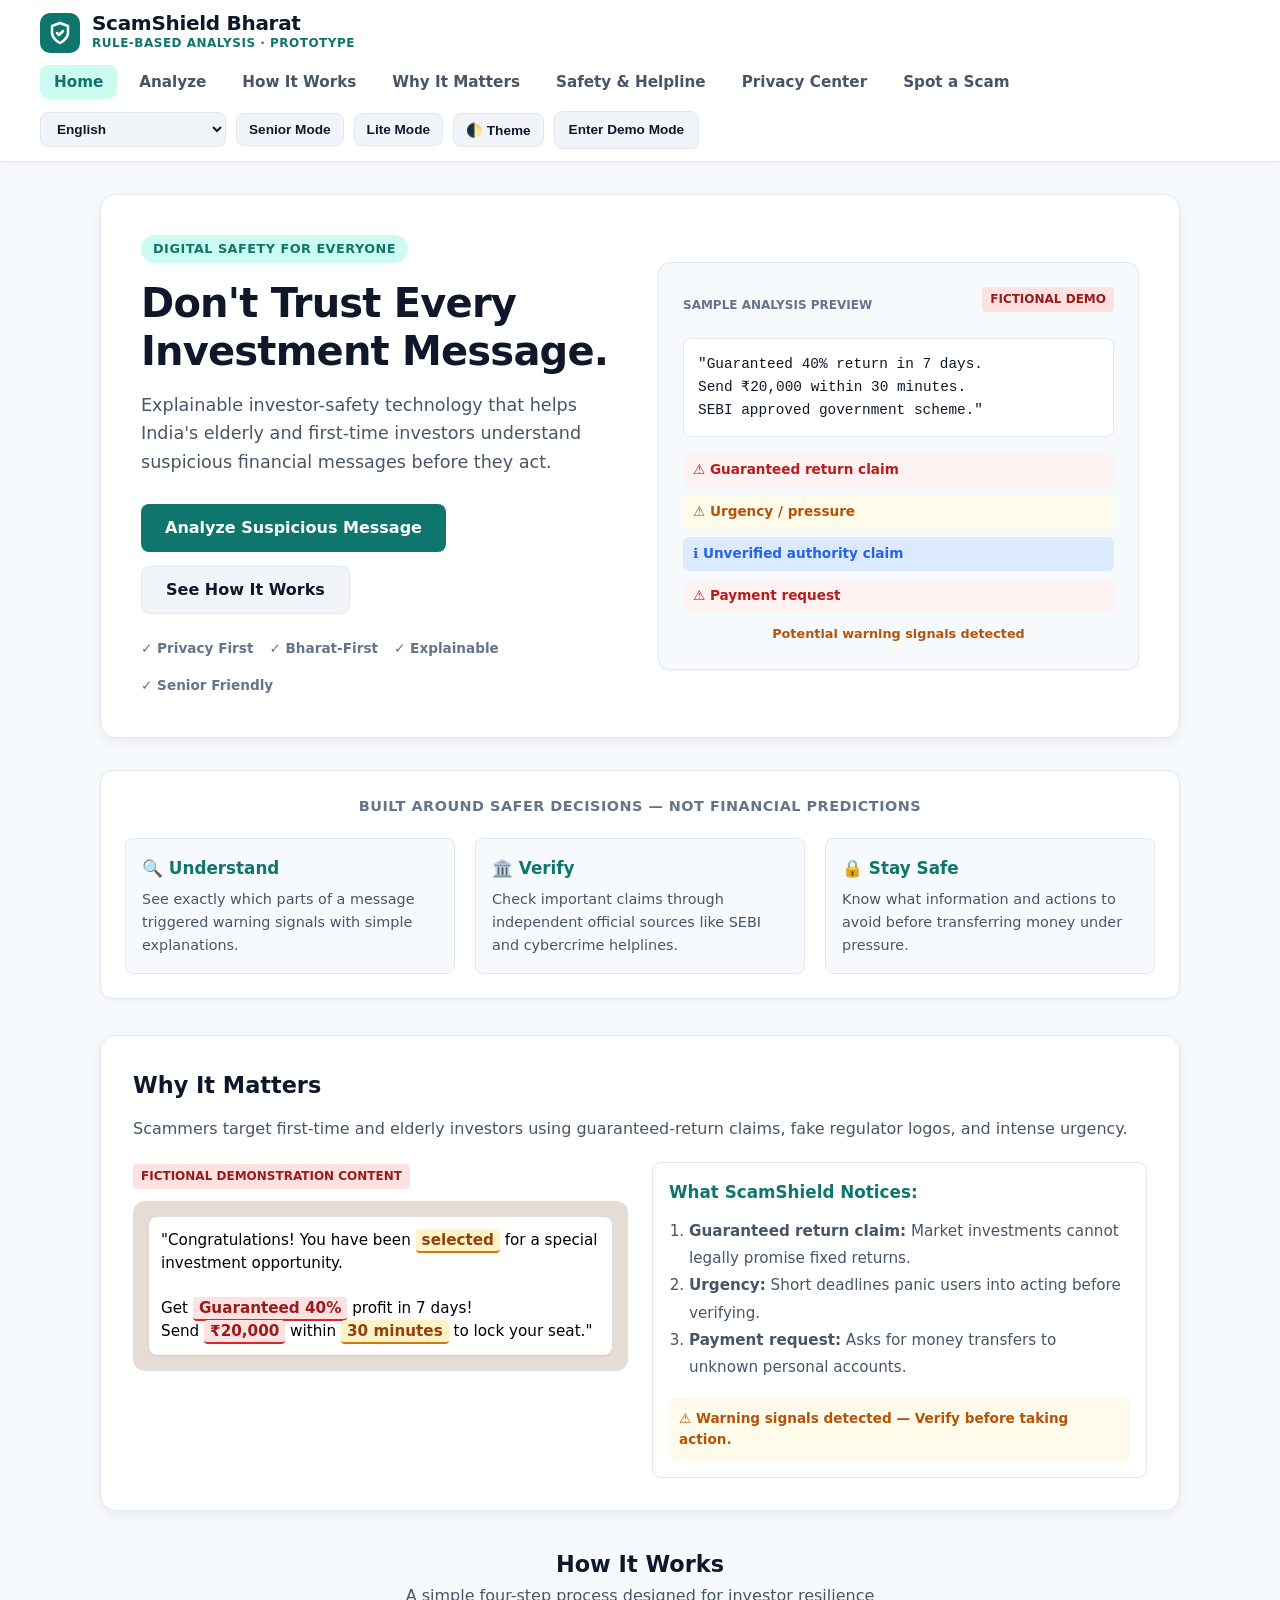
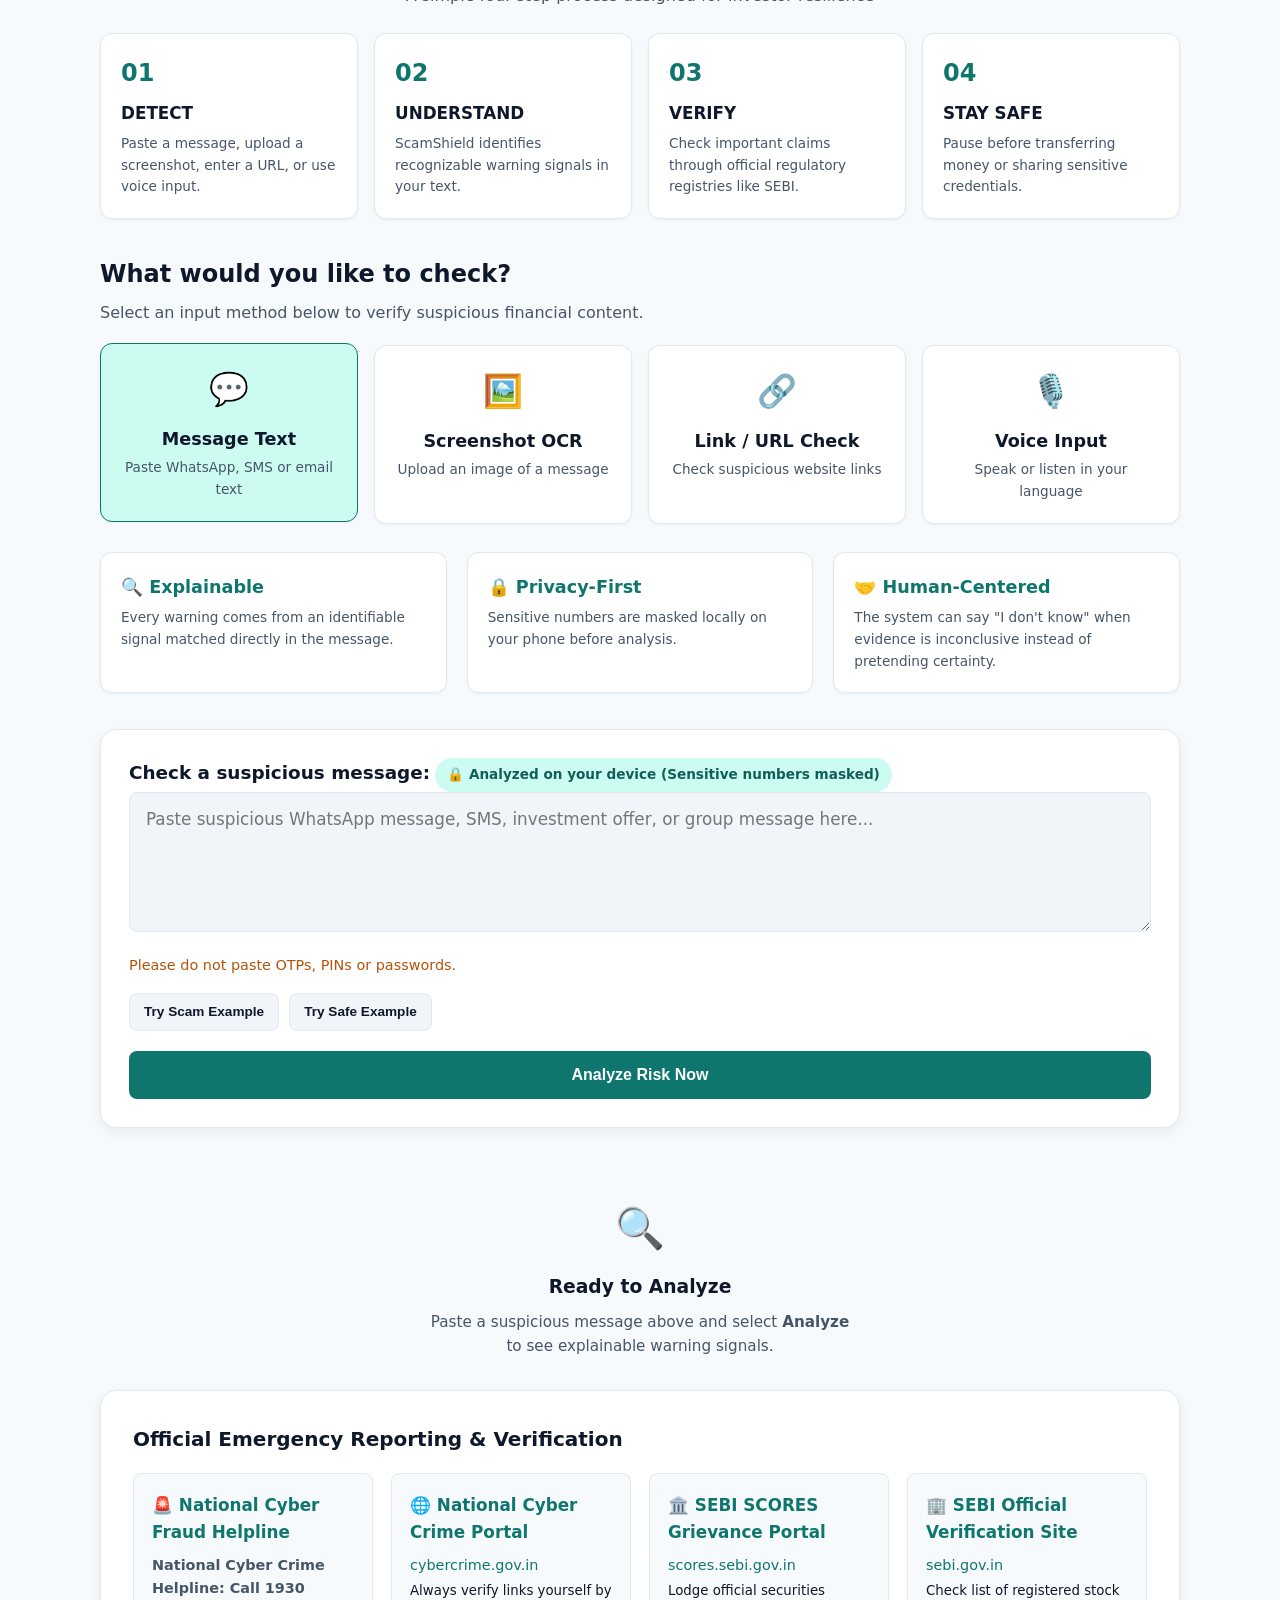
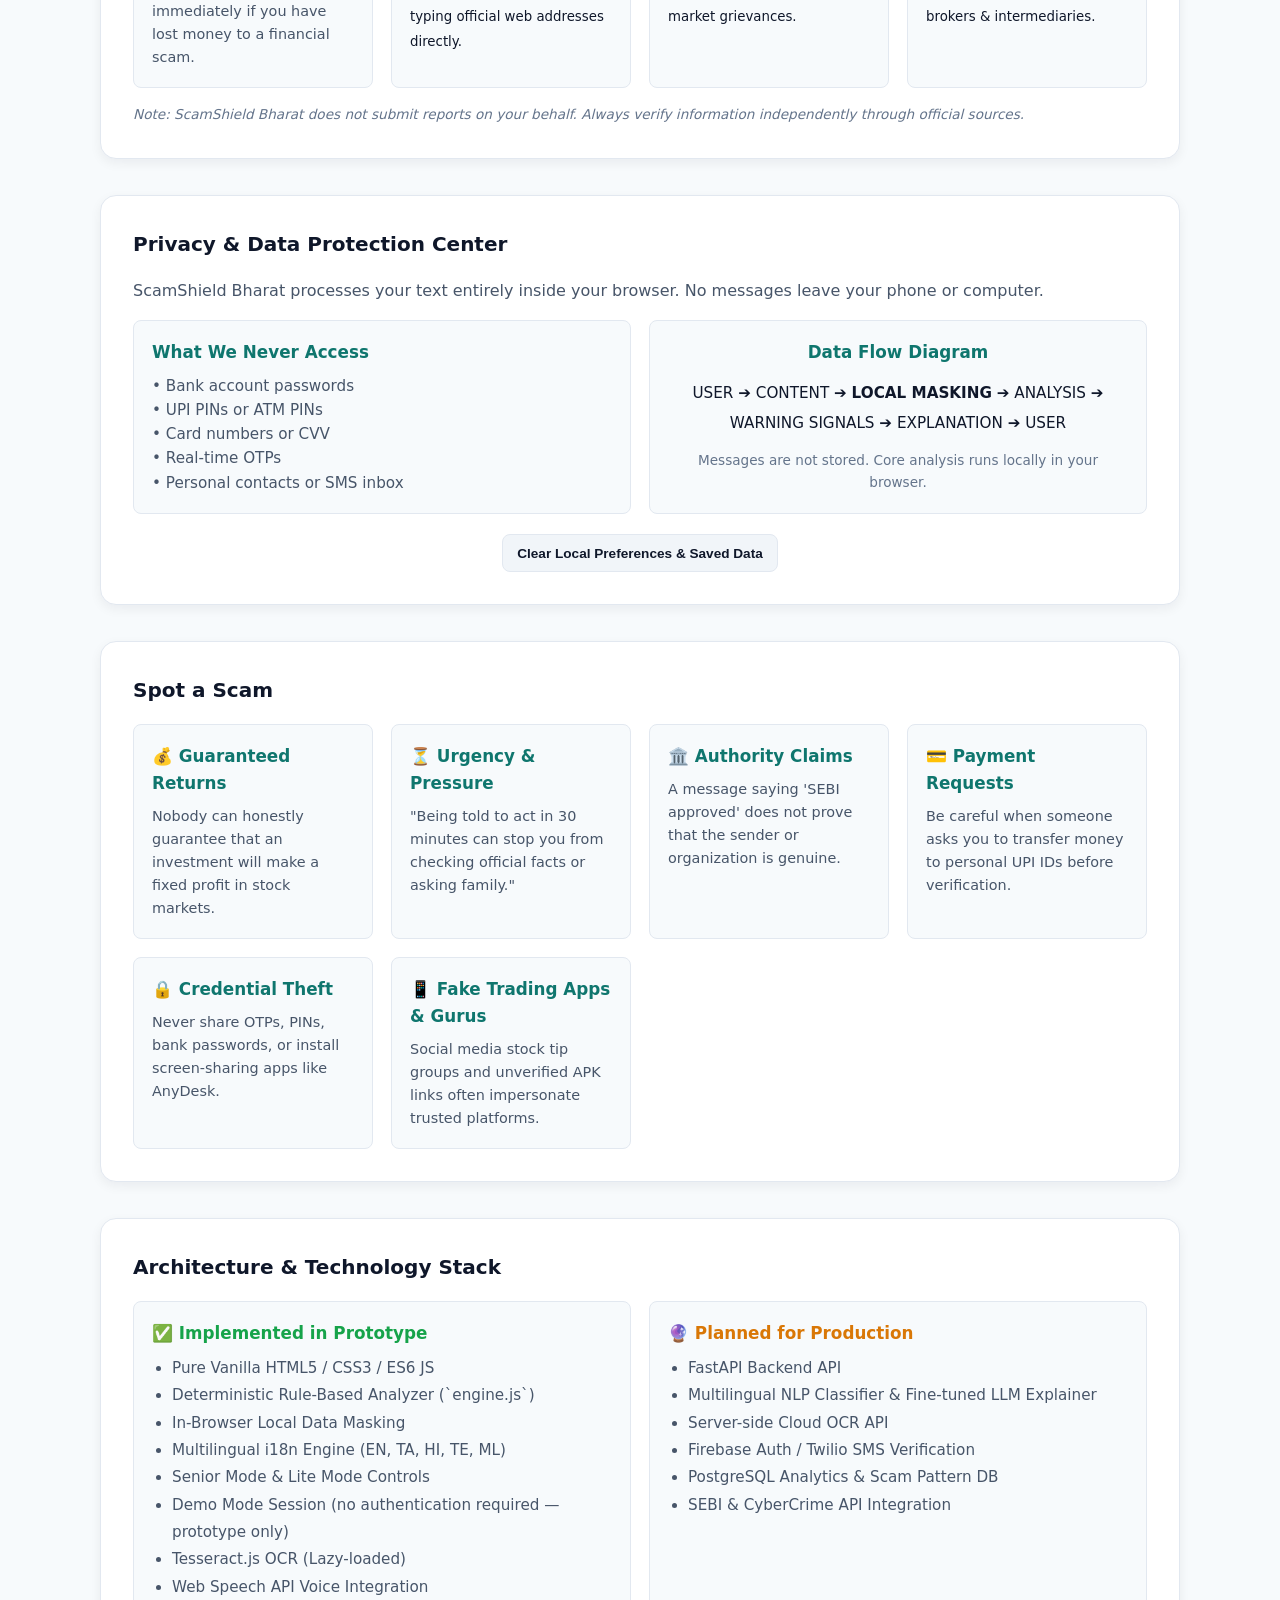
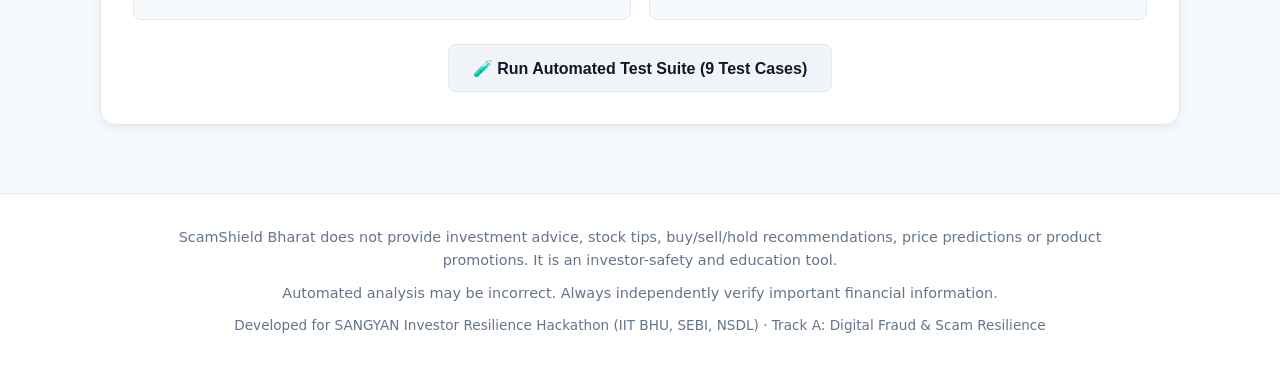
==== index.html @ 24a9928c "Initial commit: ScamShield Bharat - Explainable investor safety tool - Multilingual scam analysis (E" ====
<!DOCTYPE html>
<html lang="en">
<head>
  <meta charset="UTF-8">
  <meta name="viewport" content="width=device-width, initial-scale=1.0">
  <title>ScamShield Bharat · Protect. Understand. Verify.</title>
  
  <style>
  /* ScamShield Bharat - Public Safety Fintech Stylesheet (styles.css) */
  /* Designed for Trust, Clarity, Accessibility & Bharat-First Investors */

  :root {
    /* Primary Trust Palette */
    --primary: #0f766e;        /* Deep Teal */
    --primary-dark: #115e59;   /* Darker Teal */
    --primary-light: #ccfbf1;  /* Light Teal Surface */
    
    --secondary: #2563eb;      /* Trust Blue */
    --secondary-light: #dbeafe;

    --bg-main: #f7fafc;        /* Calm light background */
    --bg-surface: #ffffff;     /* Clean white cards */
    --bg-input: #f1f5f9;       /* Input backgrounds */
    
    --text-main: #0f172a;      /* Dark slate heading text */
    --text-muted: #475569;     /* Subtitle text */
    --text-subtle: #64748b;    /* Caption text */
    
    --border-color: #e2e8f0;   /* Subtle card border */
    --border-focus: #0f766e;
    
    /* Meaningful Status Colors (Non-aggressive) */
    --success-bg: #f0fdf4;
    --success-border: #16a34a;
    --success-text: #15803d;
    
    --warning-bg: #fffbeb;
    --warning-border: #d97706;
    --warning-text: #b45309;
    
    --danger-bg: #fef2f2;
    --danger-border: #dc2626;
    --danger-text: #b91c1c;

    --neutral-bg: #f8fafc;
    --neutral-border: #94a3b8;
    --neutral-text: #475569;

    /* Typography Stack */
    --font-stack: Inter, system-ui, -apple-system, BlinkMacSystemFont, "Segoe UI", Roboto, "Helvetica Neue", Arial, sans-serif;
    --font-base: 16px;
    
    --radius-sm: 8px;
    --radius-md: 12px;
    --radius-lg: 16px;
    
    --shadow-sm: 0 1px 3px rgba(0, 0, 0, 0.05);
    --shadow-card: 0 4px 12px rgba(15, 23, 42, 0.06);
    --shadow-hover: 0 8px 24px rgba(15, 23, 42, 0.1);
    --btn-height: 48px;
  }

  /* Dark Mode Palette */
  body.dark-mode {
    --bg-main: #0b1120;
    --bg-surface: #111827;
    --bg-input: #1f2937;
    
    --text-main: #f8fafc;
    --text-muted: #cbd5e1;
    --text-subtle: #94a3b8;
    
    --border-color: #1f2937;
    
    --primary: #14b8a6;
    --primary-dark: #0f766e;
    --primary-light: rgba(20, 184, 166, 0.15);
    
    --success-bg: rgba(22, 163, 74, 0.15);
    --success-text: #86efac;
    
    --warning-bg: rgba(217, 119, 6, 0.15);
    --warning-text: #fde047;
    
    --danger-bg: rgba(220, 38, 38, 0.15);
    --danger-text: #fca5a5;

    --neutral-bg: #1f2937;
    --neutral-text: #e2e8f0;
    
    --shadow-card: 0 4px 20px rgba(0, 0, 0, 0.4);
  }

  /* Senior Mode Overrides */
  body.senior-mode {
    --font-base: 20px !important;
    --btn-height: 58px !important;
    line-height: 1.8 !important;
  }

  body.senior-mode .btn,
  body.senior-mode input,
  body.senior-mode textarea,
  body.senior-mode select {
    font-size: 1.2rem !important;
    font-weight: 700 !important;
  }

  body.senior-mode .card,
  body.senior-mode .dash-card,
  body.senior-mode .analysis-card,
  body.senior-mode .reporting-section {
    border: 2px solid #64748b !important;
    padding: 24px !important;
  }

  /* Lite Mode Overrides */
  body.lite-mode * {
    box-shadow: none !important;
    transition: none !important;
    animation: none !important;
  }

  /* Global Reset */
  * {
    box-sizing: border-box;
    margin: 0;
    padding: 0;
  }

  html {
    font-size: var(--font-base);
    scroll-behavior: smooth;
  }

  body {
    font-family: var(--font-stack);
    background-color: var(--bg-main);
    color: var(--text-main);
    line-height: 1.6;
    min-height: 100vh;
    display: flex;
    flex-direction: column;
    -webkit-font-smoothing: antialiased;
  }

  a {
    color: var(--primary);
    text-decoration: none;
  }

  a:hover {
    text-decoration: underline;
  }

  /* Sticky Header */
  .header-bar {
    background-color: var(--bg-surface);
    border-bottom: 1px solid var(--border-color);
    position: sticky;
    top: 0;
    z-index: 100;
    padding: 12px 24px;
    box-shadow: var(--shadow-sm);
  }

  .header-container {
    max-width: 1200px;
    margin: 0 auto;
    display: flex;
    align-items: center;
    justify-content: space-between;
    flex-wrap: wrap;
    gap: 16px;
  }

  .logo-group {
    display: flex;
    align-items: center;
    gap: 12px;
    text-decoration: none;
  }

  .logo-shield-icon {
    width: 40px;
    height: 40px;
    background-color: var(--primary);
    border-radius: 10px;
    display: flex;
    align-items: center;
    justify-content: center;
    color: #ffffff;
    flex-shrink: 0;
  }

  .logo-text h1 {
    font-size: 1.25rem;
    font-weight: 800;
    color: var(--text-main);
    letter-spacing: -0.3px;
    line-height: 1.1;
  }

  .logo-text p {
    font-size: 0.75rem;
    color: var(--primary);
    font-weight: 700;
    text-transform: uppercase;
    letter-spacing: 0.5px;
  }

  .nav-links {
    display: flex;
    align-items: center;
    gap: 8px;
    list-style: none;
  }

  .nav-links a {
    color: var(--text-muted);
    font-size: 0.95rem;
    font-weight: 600;
    padding: 8px 14px;
    border-radius: var(--radius-sm);
    transition: all 0.15s ease;
  }

  .nav-links a:hover,
  .nav-links a.active {
    color: var(--primary);
    background-color: var(--primary-light);
    text-decoration: none;
  }

  .nav-controls {
    display: flex;
    align-items: center;
    gap: 10px;
    flex-wrap: wrap;
  }

  .lang-select,
  .mode-toggle-btn {
    background-color: var(--bg-input);
    color: var(--text-main);
    border: 1px solid var(--border-color);
    padding: 8px 12px;
    border-radius: var(--radius-sm);
    font-size: 0.85rem;
    font-weight: 700;
    cursor: pointer;
    display: flex;
    align-items: center;
    gap: 6px;
  }

  .mode-toggle-btn.active {
    background-color: var(--primary);
    color: #ffffff;
    border-color: var(--primary);
  }

  .main-container {
    max-width: 1120px;
    margin: 0 auto;
    padding: 32px 20px;
    flex: 1;
    width: 100%;
  }

  .system-notice-bar {
    background-color: var(--bg-surface);
    border-left: 4px solid var(--primary);
    padding: 12px 18px;
    border-radius: var(--radius-sm);
    margin-bottom: 24px;
    display: flex;
    align-items: center;
    justify-content: space-between;
    font-size: 0.95rem;
    box-shadow: var(--shadow-sm);
    border: 1px solid var(--border-color);
    border-left-width: 5px;
  }

  .system-notice-bar.senior {
    border-left-color: var(--warning-border);
    font-weight: 700;
  }

  .btn {
    display: inline-flex;
    align-items: center;
    justify-content: center;
    gap: 8px;
    height: var(--btn-height);
    padding: 0 24px;
    font-size: 1rem;
    font-weight: 700;
    border-radius: var(--radius-sm);
    cursor: pointer;
    border: none;
    transition: background-color 0.2s, transform 0.1s;
  }

  .btn-primary {
    background-color: var(--primary);
    color: #ffffff;
  }

  .btn-primary:hover {
    background-color: var(--primary-dark);
  }

  .btn-secondary {
    background-color: var(--bg-input);
    color: var(--text-main);
    border: 1px solid var(--border-color);
  }

  .btn-secondary:hover {
    background-color: var(--border-color);
  }

  .btn-sm {
    height: 38px;
    padding: 0 14px;
    font-size: 0.85rem;
  }

  .hero-section {
    display: grid;
    grid-template-columns: 1fr 1fr;
    gap: 36px;
    align-items: center;
    background-color: var(--bg-surface);
    padding: 40px;
    border-radius: var(--radius-lg);
    border: 1px solid var(--border-color);
    box-shadow: var(--shadow-card);
    margin-bottom: 32px;
  }

  .hero-content-left {
    text-align: left;
  }

  .hero-pill-badge {
    display: inline-block;
    background-color: var(--primary-light);
    color: var(--primary);
    font-size: 0.8rem;
    font-weight: 800;
    padding: 4px 12px;
    border-radius: 20px;
    letter-spacing: 0.5px;
    margin-bottom: 16px;
  }

  .hero-title {
    font-size: 2.5rem;
    font-weight: 900;
    line-height: 1.2;
    letter-spacing: -0.8px;
    color: var(--text-main);
    margin-bottom: 16px;
  }

  .hero-sub {
    font-size: 1.1rem;
    color: var(--text-muted);
    margin-bottom: 28px;
  }

  .hero-cta-group {
    display: flex;
    gap: 14px;
    flex-wrap: wrap;
    margin-bottom: 24px;
  }

  .hero-trust-badges {
    display: flex;
    gap: 16px;
    font-size: 0.85rem;
    color: var(--text-subtle);
    font-weight: 600;
    flex-wrap: wrap;
  }

  .hero-preview-card {
    background-color: var(--bg-main);
    border: 1px solid var(--border-color);
    border-radius: var(--radius-md);
    padding: 24px;
    box-shadow: var(--shadow-sm);
    text-align: left;
  }

  .preview-badge-header {
    display: flex;
    justify-content: space-between;
    align-items: center;
    margin-bottom: 14px;
  }

  .preview-msg-text {
    background-color: var(--bg-surface);
    border: 1px solid var(--border-color);
    padding: 14px;
    border-radius: var(--radius-sm);
    font-family: monospace;
    font-size: 0.9rem;
    margin-bottom: 16px;
  }

  .preview-signals-revealed {
    display: flex;
    flex-direction: column;
    gap: 8px;
  }

  .preview-sig-item {
    font-size: 0.85rem;
    padding: 6px 10px;
    border-radius: 6px;
    font-weight: 700;
  }

  .preview-sig-item.danger { background-color: var(--danger-bg); color: var(--danger-text); }
  .preview-sig-item.warning { background-color: var(--warning-bg); color: var(--warning-text); }
  .preview-sig-item.info { background-color: var(--secondary-light); color: var(--secondary); }

  .trust-strip {
    background-color: var(--bg-surface);
    border: 1px solid var(--border-color);
    border-radius: var(--radius-md);
    padding: 24px;
    margin-bottom: 36px;
    box-shadow: var(--shadow-sm);
    text-align: center;
  }

  .trust-strip-title {
    font-size: 0.9rem;
    font-weight: 800;
    color: var(--text-subtle);
    text-transform: uppercase;
    letter-spacing: 0.5px;
    margin-bottom: 20px;
  }

  .trust-cards-grid {
    display: grid;
    grid-template-columns: repeat(3, 1fr);
    gap: 20px;
  }

  .trust-card-item {
    text-align: left;
    padding: 16px;
    border-radius: var(--radius-sm);
    background-color: var(--bg-main);
    border: 1px solid var(--border-color);
  }

  .trust-card-item h3 {
    font-size: 1.05rem;
    margin-bottom: 6px;
    color: var(--primary);
    font-weight: 800;
  }

  .trust-card-item p {
    font-size: 0.9rem;
    color: var(--text-muted);
  }

  .why-matters-card {
    background-color: var(--bg-surface);
    border: 1px solid var(--border-color);
    border-radius: var(--radius-lg);
    padding: 32px;
    margin-bottom: 36px;
    box-shadow: var(--shadow-card);
  }

  .why-grid {
    display: grid;
    grid-template-columns: 1fr 1fr;
    gap: 24px;
    align-items: start;
  }

  .fictional-notice-badge {
    display: inline-block;
    background-color: #fee2e2;
    color: #991b1b;
    font-size: 0.75rem;
    font-weight: 800;
    padding: 3px 8px;
    border-radius: 4px;
    margin-bottom: 12px;
  }

  .chat-mockup-box {
    background-color: #e5ddd5;
    border-radius: 12px;
    padding: 16px;
    color: #000000;
  }

  .chat-bubble {
    background-color: #ffffff;
    padding: 12px;
    border-radius: 8px;
    font-size: 0.95rem;
    box-shadow: 0 1px 2px rgba(0,0,0,0.1);
    line-height: 1.5;
  }

  .how-it-works-section {
    margin-bottom: 36px;
    text-align: center;
  }

  .how-steps-grid {
    display: grid;
    grid-template-columns: repeat(4, 1fr);
    gap: 16px;
    margin-top: 24px;
  }

  .step-item-card {
    background-color: var(--bg-surface);
    border: 1px solid var(--border-color);
    border-radius: var(--radius-md);
    padding: 20px;
    text-align: left;
    box-shadow: var(--shadow-sm);
  }

  .step-num {
    font-size: 1.5rem;
    font-weight: 900;
    color: var(--primary);
    margin-bottom: 8px;
  }

  .step-item-card h4 {
    font-size: 1.05rem;
    margin-bottom: 6px;
    font-weight: 800;
  }

  .step-item-card p {
    font-size: 0.85rem;
    color: var(--text-muted);
  }

  .dashboard-grid {
    display: grid;
    grid-template-columns: repeat(auto-fit, minmax(220px, 1fr));
    gap: 16px;
    margin-bottom: 28px;
  }

  .dash-card {
    background-color: var(--bg-surface);
    border: 1px solid var(--border-color);
    border-radius: var(--radius-md);
    padding: 20px;
    cursor: pointer;
    text-align: center;
    transition: all 0.2s ease;
    box-shadow: var(--shadow-sm);
  }

  .dash-card:hover,
  .dash-card.active {
    border-color: var(--primary);
    background-color: var(--primary-light);
    transform: translateY(-2px);
  }

  .dash-card-icon {
    font-size: 2rem;
    margin-bottom: 10px;
  }

  .dash-card h3 {
    font-size: 1.1rem;
    font-weight: 800;
    margin-bottom: 4px;
  }

  .dash-card p {
    font-size: 0.85rem;
    color: var(--text-muted);
  }

  .analysis-card {
    background-color: var(--bg-surface);
    border: 1px solid var(--border-color);
    border-radius: var(--radius-lg);
    padding: 28px;
    margin-bottom: 36px;
    box-shadow: var(--shadow-card);
  }

  .privacy-indicator-badge {
    display: inline-flex;
    align-items: center;
    gap: 6px;
    background-color: var(--primary-light);
    color: var(--primary-dark);
    font-size: 0.85rem;
    font-weight: 700;
    padding: 6px 12px;
    border-radius: 20px;
    cursor: pointer;
  }

  .analysis-textarea {
    width: 100%;
    min-height: 140px;
    background-color: var(--bg-input);
    border: 1px solid var(--border-color);
    color: var(--text-main);
    padding: 16px;
    border-radius: var(--radius-sm);
    font-family: inherit;
    font-size: 1.05rem;
    resize: vertical;
    margin-bottom: 14px;
  }

  .analysis-textarea:focus {
    outline: none;
    border-color: var(--border-focus);
  }

  .example-btn-row {
    display: flex;
    gap: 10px;
    margin-bottom: 20px;
    flex-wrap: wrap;
  }

  .loading-box {
    background-color: var(--bg-surface);
    padding: 24px;
    border-radius: var(--radius-md);
    border: 1px solid var(--border-color);
    text-align: center;
    margin-bottom: 24px;
    box-shadow: var(--shadow-sm);
  }

  .progress-bar-track {
    height: 8px;
    background-color: var(--bg-input);
    border-radius: 4px;
    overflow: hidden;
    margin: 14px 0;
  }

  .progress-bar-fill {
    height: 100%;
    width: 0%;
    background-color: var(--primary);
    transition: width 0.3s ease;
  }

  .result-card {
    border-radius: var(--radius-lg);
    padding: 28px;
    margin-bottom: 36px;
    box-shadow: var(--shadow-card);
    border: 2px solid var(--border-color);
    background-color: var(--bg-surface);
  }

  .result-card.no_major {
    background-color: var(--success-bg);
    border-color: var(--success-border);
    color: var(--success-text);
  }

  .result-card.potential {
    background-color: var(--warning-bg);
    border-color: var(--warning-border);
    color: var(--warning-text);
  }

  .result-card.high {
    background-color: var(--danger-bg);
    border-color: var(--danger-border);
    color: var(--danger-text);
  }

  .result-card.inconclusive {
    background-color: var(--neutral-bg);
    border-color: var(--neutral-border);
    color: var(--neutral-text);
  }

  .result-header {
    display: flex;
    align-items: center;
    justify-content: space-between;
    margin-bottom: 16px;
    flex-wrap: wrap;
    gap: 12px;
  }

  .risk-badge {
    font-size: 1.25rem;
    font-weight: 900;
    padding: 6px 16px;
    border-radius: var(--radius-sm);
    text-transform: uppercase;
    letter-spacing: 0.5px;
    display: inline-flex;
    align-items: center;
    gap: 8px;
    background-color: rgba(255, 255, 255, 0.6);
  }

  .confidence-box {
    background-color: rgba(255, 255, 255, 0.7);
    padding: 8px 14px;
    border-radius: var(--radius-sm);
    font-size: 0.9rem;
    text-align: right;
    border: 1px solid rgba(0, 0, 0, 0.05);
  }

  .confidence-val {
    font-size: 1.2rem;
    font-weight: 800;
  }

  .result-msg {
    font-size: 1.15rem;
    font-weight: 700;
    margin-bottom: 16px;
    line-height: 1.5;
  }

  .uncertainty-alert {
    background-color: rgba(255, 255, 255, 0.6);
    border-left: 4px solid var(--text-main);
    padding: 12px 16px;
    border-radius: var(--radius-sm);
    font-size: 0.9rem;
    margin-bottom: 20px;
  }

  .highlight-render-box {
    background-color: var(--bg-surface);
    color: var(--text-main);
    border: 1px solid var(--border-color);
    padding: 18px;
    border-radius: var(--radius-sm);
    margin-bottom: 20px;
    font-size: 1.05rem;
    white-space: pre-wrap;
    word-break: break-word;
  }

  .highlight-span {
    padding: 2px 6px;
    border-radius: 4px;
    font-weight: 700;
    display: inline;
  }

  .highlight-span.hl-high {
    background-color: #fee2e2;
    border-bottom: 2px solid var(--danger-border);
    color: #991b1b;
  }

  .highlight-span.hl-medium {
    background-color: #fef3c7;
    border-bottom: 2px solid var(--warning-border);
    color: #92400e;
  }

  .highlight-span.hl-low {
    background-color: #dbeafe;
    border-bottom: 2px solid var(--secondary);
    color: #1e40af;
  }

  .signal-card-item {
    background-color: var(--bg-surface);
    border: 1px solid var(--border-color);
    border-radius: var(--radius-sm);
    padding: 16px;
    margin-bottom: 12px;
    color: var(--text-main);
  }

  .signal-card-header {
    display: flex;
    justify-content: space-between;
    align-items: center;
    font-weight: 800;
    margin-bottom: 6px;
  }

  .signal-card-body {
    font-size: 0.95rem;
    color: var(--text-muted);
  }

  .checklist-box {
    background-color: var(--bg-surface);
    border: 1px solid var(--border-color);
    color: var(--text-main);
    border-radius: var(--radius-md);
    padding: 22px;
  }

  .checklist-box h4 {
    margin-bottom: 14px;
    font-size: 1.1rem;
    font-weight: 800;
  }

  .checklist-box ul {
    list-style: none;
  }

  .checklist-box li {
    padding: 10px 0;
    border-bottom: 1px solid var(--border-color);
    font-size: 1rem;
    display: flex;
    align-items: flex-start;
    gap: 12px;
  }

  .checklist-box li:last-child {
    border-bottom: none;
  }

  .reporting-section {
    background-color: var(--bg-surface);
    border: 1px solid var(--border-color);
    border-radius: var(--radius-lg);
    padding: 32px;
    margin-bottom: 36px;
    box-shadow: var(--shadow-card);
  }

  .reporting-section h3 {
    margin-bottom: 18px;
    color: var(--text-main);
    font-size: 1.25rem;
    font-weight: 800;
  }

  .reporting-grid {
    display: grid;
    grid-template-columns: repeat(auto-fit, minmax(240px, 1fr));
    gap: 18px;
  }

  .report-item-card {
    background-color: var(--bg-main);
    border: 1px solid var(--border-color);
    padding: 18px;
    border-radius: var(--radius-sm);
  }

  .report-item-card h4 {
    font-size: 1.05rem;
    margin-bottom: 8px;
    color: var(--primary);
    font-weight: 800;
  }

  .report-item-card p {
    font-size: 0.9rem;
    color: var(--text-muted);
  }

  .modal-backdrop {
    position: fixed;
    top: 0;
    left: 0;
    width: 100vw;
    height: 100vh;
    background-color: rgba(15, 23, 42, 0.6);
    z-index: 1000;
    display: flex;
    align-items: center;
    justify-content: center;
    padding: 20px;
  }

  .modal-card {
    background-color: var(--bg-surface);
    border: 1px solid var(--border-color);
    border-radius: var(--radius-md);
    max-width: 480px;
    width: 100%;
    padding: 28px;
    box-shadow: var(--shadow-card);
  }

  .footer-bar {
    background-color: var(--bg-surface);
    border-top: 1px solid var(--border-color);
    padding: 32px 20px;
    font-size: 0.9rem;
    color: var(--text-subtle);
    text-align: center;
    margin-top: auto;
  }

  .footer-content {
    max-width: 1000px;
    margin: 0 auto;
  }

  .footer-disclaimer {
    margin-bottom: 10px;
    line-height: 1.6;
  }

  .hidden {
    display: none !important;
  }

  @media (max-width: 900px) {
    .hero-section {
      grid-template-columns: 1fr;
      padding: 24px;
    }
    
    .why-grid {
      grid-template-columns: 1fr;
    }

    .trust-cards-grid {
      grid-template-columns: 1fr;
    }

    .how-steps-grid {
      grid-template-columns: 1fr 1fr;
    }
  }

  @media (max-width: 600px) {
    .header-container {
      flex-direction: column;
      align-items: flex-start;
    }

    .how-steps-grid {
      grid-template-columns: 1fr;
    }

    .hero-title {
      font-size: 1.8rem;
    }

    .btn {
      width: 100%;
    }}
  </style>
</head>
<body>

  <!-- Sticky Global Header -->
  <header class="header-bar">
    <div class="header-container">
      <a href="#hero" class="logo-group">
        <div class="logo-shield-icon">
          <svg width="24" height="24" viewBox="0 0 24 24" fill="none" stroke="currentColor" stroke-width="2.5" stroke-linecap="round" stroke-linejoin="round">
            <path d="M12 22s8-4 8-10V5l-8-3-8 3v7c0 6 8 10 8 10z"/>
            <path d="m9 12 2 2 4-4"/>
          </svg>
        </div>
        <div class="logo-text">
          <h1 data-i18n="appName">ScamShield Bharat</h1>
          <p data-i18n="prototypeTag">Rule-based analysis · Prototype</p>
        </div>
      </a>

      <ul class="nav-links">
        <li><a href="#hero" class="active" data-i18n="navHome">Home</a></li>
        <li><a href="#analyze" data-i18n="navAnalyze">Analyze</a></li>
        <li><a href="#howItWorks" data-i18n="navHowItWorks">How It Works</a></li>
        <li><a href="#why" data-i18n="navWhy">Why It Matters</a></li>
        <li><a href="#safety" data-i18n="navSafety">Safety</a></li>
        <li><a href="#privacy" data-i18n="navPrivacy">Privacy</a></li>
        <li><a href="#learn" data-i18n="navLearn">Spot a Scam</a></li>
      </ul>

      <div class="nav-controls">
        <select class="lang-select" onchange="i18n.setLanguage(this.value)">
          <option value="en">English</option>
          <option value="ta">தமிழ் (Tamil)</option>
          <option value="hi">हिन्दी (Hindi)</option>
          <option value="te">తెలుగు (Telugu)</option>
          <option value="ml">മലയാളം (Malayalam)</option>
        </select>

        <button id="seniorModeBtn" class="mode-toggle-btn" onclick="app.toggleSeniorMode()" data-i18n="seniorModeBtn">Senior Mode</button>
        <button id="liteModeBtn" class="mode-toggle-btn" onclick="app.toggleLiteMode()" data-i18n="liteModeBtn">Lite Mode</button>
        <button class="mode-toggle-btn" onclick="app.toggleTheme()">🌓 Theme</button>
        <button id="navLoginBtn" class="btn btn-secondary btn-sm" onclick="app.toggleDemoMode()">Enter Demo Mode</button>
      </div>
    </div>
  </header>

  <!-- Main Workspace Container -->
  <main class="main-container">

    <!-- Mode Banner Notices -->
    <div id="seniorActiveBanner" class="system-notice-bar senior hidden">
      <span>👁️ <strong data-i18n="seniorActiveNotice">Senior Mode Active: Larger Text, High Contrast, Simple Controls.</strong></span>
      <button class="btn btn-sm btn-secondary" onclick="app.toggleSeniorMode()">Disable</button>
    </div>

    <div id="liteActiveBanner" class="system-notice-bar hidden">
      <span>⚡ <strong data-i18n="liteActiveNotice">Lite Mode Active, designed for slower connections.</strong></span>
      <button class="btn btn-sm btn-secondary" onclick="app.toggleLiteMode()">Disable</button>
    </div>


    <div id="demoActiveBanner" class="system-notice-bar hidden" style="background:var(--success-bg); border-color:var(--success-border); color:var(--success-text);">
      <span>&#x2705; <strong>Demo Mode Active &middot; No account required &middot; Analysis stays on your device</strong></span>
      <button class="btn btn-sm btn-secondary" onclick="app.toggleDemoMode()">Exit Demo Mode</button>
    </div>
    <!-- Hero Section -->
    <section id="hero" class="hero-section">
      <div class="hero-content-left">
        <span class="hero-pill-badge">DIGITAL SAFETY FOR EVERYONE</span>
        <h2 class="hero-title" data-i18n="heroTitle">Don't Trust Every Investment Message.</h2>
        <p class="hero-sub" data-i18n="heroSub">Understand warning signs before you send money, share information, or act on a suspicious message.</p>

        <div class="hero-cta-group">
          <a href="#analyze" class="btn btn-primary" onclick="app.selectOption('text')" data-i18n="btnAnalyze">Analyze a Message</a>
          <a href="#howItWorks" class="btn btn-secondary" data-i18n="btnHowItWorks">How It Works</a>
        </div>

        <div class="hero-trust-badges">
          <span>✓ Privacy First</span>
          <span>✓ Bharat-First</span>
          <span>✓ Explainable</span>
          <span>✓ Senior Friendly</span>
        </div>
      </div>

      <!-- Hero Right: Interactive Product Preview Card -->
      <div class="hero-preview-card">
        <div class="preview-badge-header">
          <span style="font-size: 0.75rem; color: var(--text-subtle); font-weight: 700;">SAMPLE ANALYSIS PREVIEW</span>
          <span class="fictional-notice-badge">FICTIONAL DEMO</span>
        </div>
        <div class="preview-msg-text">
          "Guaranteed 40% return in 7 days.<br>
          Send ₹20,000 within 30 minutes.<br>
          SEBI approved government scheme."
        </div>
        <div class="preview-signals-revealed">
          <div class="preview-sig-item danger">⚠ Guaranteed return claim</div>
          <div class="preview-sig-item warning">⚠ Urgency / pressure</div>
          <div class="preview-sig-item info">ℹ Unverified authority claim</div>
          <div class="preview-sig-item danger">⚠ Payment request</div>
        </div>
        <p style="font-size: 0.8rem; text-align: center; margin-top: 12px; font-weight: 800; color: var(--warning-text);">
          Potential warning signals detected
        </p>
      </div>
    </section>

    <!-- Trust Strip -->
    <section class="trust-strip">
      <h3 class="trust-strip-title">Built around safer decisions — not financial predictions</h3>
      <div class="trust-cards-grid">
        <div class="trust-card-item">
          <h3>🔍 Understand</h3>
          <p>See exactly which parts of a message triggered warning signals with simple explanations.</p>
        </div>
        <div class="trust-card-item">
          <h3>🏛️ Verify</h3>
          <p>Check important claims through independent official sources like SEBI and cybercrime helplines.</p>
        </div>
        <div class="trust-card-item">
          <h3>🔒 Stay Safe</h3>
          <p>Know what information and actions to avoid before transferring money under pressure.</p>
        </div>
      </div>
    </section>

    <!-- Why It Matters (Fictional WhatsApp Conversation) -->
    <section id="why" class="why-matters-card">
      <h3 style="font-size: 1.4rem; font-weight: 800; margin-bottom: 12px;" data-i18n="navWhy">A Scam Can Look Like a Normal Message</h3>
      <p style="color: var(--text-muted); margin-bottom: 20px;">
        Scammers target first-time and elderly investors using guaranteed-return claims, fake regulator logos, and intense urgency.
      </p>

      <div class="why-grid">
        <div>
          <span class="fictional-notice-badge">FICTIONAL DEMONSTRATION CONTENT</span>
          <div class="chat-mockup-box">
            <div class="chat-bubble">
              "Congratulations! You have been <mark class="highlight-span hl-medium">selected</mark> for a special investment opportunity.<br><br>
              Get <mark class="highlight-span hl-high">Guaranteed 40%</mark> profit in 7 days!<br>
              Send <mark class="highlight-span hl-high">₹20,000</mark> within <mark class="highlight-span hl-medium">30 minutes</mark> to lock your seat."
            </div>
          </div>
        </div>

        <div class="trust-card-item" style="background-color: var(--bg-surface);">
          <h3 style="margin-bottom: 12px;">What ScamShield Notices:</h3>
          <ol style="margin-left: 20px; font-size: 0.95rem; color: var(--text-muted); line-height: 1.8;">
            <li><strong>Guaranteed return claim:</strong> Market investments cannot legally promise fixed returns.</li>
            <li><strong>Urgency:</strong> Short deadlines panic users into acting before verifying.</li>
            <li><strong>Payment request:</strong> Asks for money transfers to unknown personal accounts.</li>
          </ol>
          <div style="margin-top: 16px; padding: 10px; background-color: var(--warning-bg); border-radius: 6px; font-size: 0.85rem; font-weight: 700; color: var(--warning-text);">
            ⚠ Warning signals detected — Verify before taking action.
          </div>
        </div>
      </div>
    </section>

    <!-- How It Works (4-Step Visual Journey) -->
    <section id="howItWorks" class="how-it-works-section">
      <h3 style="font-size: 1.4rem; font-weight: 800;" data-i18n="navHowItWorks">How ScamShield Works</h3>
      <p style="color: var(--text-muted);">A simple four-step process designed for investor resilience</p>

      <div class="how-steps-grid">
        <div class="step-item-card">
          <div class="step-num">01</div>
          <h4>DETECT</h4>
          <p>Paste a message, upload a screenshot, enter a URL, or use voice input.</p>
        </div>
        <div class="step-item-card">
          <div class="step-num">02</div>
          <h4>UNDERSTAND</h4>
          <p>ScamShield identifies recognizable warning signals in your text.</p>
        </div>
        <div class="step-item-card">
          <div class="step-num">03</div>
          <h4>VERIFY</h4>
          <p>Check important claims through official regulatory registries like SEBI.</p>
        </div>
        <div class="step-item-card">
          <div class="step-num">04</div>
          <h4>STAY SAFE</h4>
          <p>Pause before transferring money or sharing sensitive credentials.</p>
        </div>
      </div>
    </section>

    <!-- Dashboard Options Selection -->
    <section id="analyze" style="margin-bottom: 24px;">
      <h2 style="font-size: 1.5rem; font-weight: 800; margin-bottom: 6px;" data-i18n="dashTitle">What would you like to check?</h2>
      <p style="color: var(--text-muted); margin-bottom: 20px;" data-i18n="dashSub">Select an input method below to verify suspicious financial content.</p>

      <div class="dashboard-grid">
        <div class="dash-card active" data-tab="text" onclick="app.selectOption('text')">
          <div class="dash-card-icon">💬</div>
          <h3 data-i18n="optText">Message</h3>
          <p data-i18n="optTextDesc">Paste a suspicious message</p>
        </div>

        <div class="dash-card" data-tab="image" onclick="app.selectOption('image')">
          <div class="dash-card-icon">🖼️</div>
          <h3 data-i18n="optImage">Screenshot</h3>
          <p data-i18n="optImageDesc">Check text from a screenshot</p>
        </div>

        <div class="dash-card" data-tab="url" onclick="app.selectOption('url')">
          <div class="dash-card-icon">🔗</div>
          <h3 data-i18n="optUrl">Link</h3>
          <p data-i18n="optUrlDesc">Review warning signals in a URL</p>
        </div>

        <div class="dash-card" data-tab="voice" onclick="app.selectOption('voice')">
          <div class="dash-card-icon">🎙️</div>
          <h3 data-i18n="optVoice">Voice</h3>
          <p data-i18n="optVoiceDesc">Tell us what you received</p>
        </div>
      </div>
    </section>

    <!-- Why This Approach Section -->
    <div style="display: grid; grid-template-columns: repeat(auto-fit, minmax(260px, 1fr)); gap: 20px; margin-bottom: 36px;">
      <div class="dash-card" style="cursor: default; text-align: left;">
        <h4 style="font-size: 1.1rem; color: var(--primary); margin-bottom: 6px;">🔍 Explainable</h4>
        <p>Every warning comes from an identifiable signal matched directly in the message.</p>
      </div>
      <div class="dash-card" style="cursor: default; text-align: left;">
        <h4 style="font-size: 1.1rem; color: var(--primary); margin-bottom: 6px;">🔒 Privacy-First</h4>
        <p>Sensitive numbers are masked locally on your phone before analysis.</p>
      </div>
      <div class="dash-card" style="cursor: default; text-align: left;">
        <h4 style="font-size: 1.1rem; color: var(--primary); margin-bottom: 6px;">🤝 Human-Centered</h4>
        <p>The system can say "I don't know" when evidence is inconclusive instead of pretending certainty.</p>
      </div>
    </div>

    <!-- Main Analyzer Panel -->
    <div id="textAnalysisPanel" class="analysis-card">
      <div class="input-label-row">
        <label for="inputText" style="font-weight: 800; font-size: 1.15rem;">Check a suspicious message:</label>
        <span class="privacy-indicator-badge" onclick="document.getElementById('privacy').scrollIntoView({behavior:'smooth'})">
          🔒 Analyzed on your device (Sensitive numbers masked)
        </span>
      </div>

      <textarea id="inputText" class="analysis-textarea" data-i18n="inputPlaceholder" placeholder="Paste a message you received..."></textarea>
      
      <p style="font-size: 0.9rem; color: var(--warning-text); margin-bottom: 16px;" data-i18n="sensitiveHint">
        ⚠️ Please do not paste OTPs, PINs or passwords.
      </p>

      <div class="example-btn-row">
        <button class="btn btn-secondary btn-sm" onclick="app.tryScamExample()" data-i18n="btnTryScam">Try Scam Example</button>
        <button class="btn btn-secondary btn-sm" onclick="app.trySafeExample()" data-i18n="btnTrySafe">Try Safe Example</button>
      </div>

      <button class="btn btn-primary" onclick="app.runTextAnalysis()" data-i18n="btnAnalyzeAction" style="width: 100%;">Analyze Message</button>
    </div>

    <!-- Staged Loading Progress Component -->
    <div id="loadingBox" class="loading-box hidden">
      <h3 style="margin-bottom: 8px;">Analyzing Message...</h3>
      <div class="progress-bar-track">
        <div id="progressFill" class="progress-bar-fill"></div>
      </div>
      <p id="loadingStepText" style="font-weight: 700; color: var(--primary);">Reading content...</p>
    </div>

    <!-- Result Screen Card -->
    <!-- Ready to Analyze placeholder (shown before any analysis) -->
    <div id="readyToAnalyzePlaceholder" style="text-align:center; padding:32px 16px; color:var(--text-muted);">
      <div style="font-size:2.5rem; margin-bottom:12px;">&#x1F50D;</div>
      <h3 style="color:var(--text-main); margin-bottom:8px;">Ready to Analyze</h3>
      <p style="max-width:420px; margin:0 auto; font-size:0.95rem;">
        Paste a suspicious message above and select <strong>Analyze</strong> to see explainable warning signals.
      </p>
    </div>

    <div id="resultOutputCard" class="result-card hidden">
      <div class="result-header">
        <div class="risk-badge">
          <span id="resultBadgeText">Ready to Analyze</span>
        </div>
        <div class="confidence-box">
          <span data-i18n="confidenceLabel">Signal Confidence</span>: 
          <span id="confidenceValText" class="confidence-val">�</span>
          <br>
          <small><span data-i18n="evidenceLabel">Evidence</span>: <strong id="evidenceValText">�</strong></small>
        </div>
      </div>

      <div id="maskingNoticeBanner" class="system-notice-bar senior hidden">
        We hid sensitive numbers on your device before analysis.
      </div>

      <p id="resultMessageText" class="result-msg">Paste a suspicious message above and select Analyze to see explainable warning signals.</p>

      <div class="uncertainty-alert">
        <strong>ℹ️ Confidence & Uncertainty Note:</strong>
        <p id="confidenceNoteText" style="margin-top:4px;" data-i18n="confidenceNote">
          Confidence shows how much evidence we found, not the chance that this is a scam.
        </p>
        <p id="unverifiedNoteText" style="margin-top:4px; font-style: italic;" data-i18n="unverifiedNote">
          ScamShield cannot independently confirm whether the sender or organisation is legitimate.
        </p>
      </div>

      <!-- Rendered Text with Highlighting -->
      <div style="margin-bottom: 20px;">
        <h4 style="margin-bottom: 8px;">What we found in the message:</h4>
        <div id="highlightedTextContainer" class="highlight-render-box"></div>
      </div>

      <!-- Individual Expandable Signal Cards -->
      <div class="signals-list-container">
        <h4>Identified Warning Signals:</h4>
        <div id="signalsListItems"></div>
      </div>

      <!-- Action Checklist -->
      <div class="checklist-box">
        <h4 data-i18n="actionTitle">What you can do now</h4>
        <ul>
          <li data-i18n="action1">🛑 Pause before sending money</li>
          <li data-i18n="action2">🔍 Verify the sender independently</li>
          <li data-i18n="action3">🔒 Never share OTPs, PINs or passwords</li>
          <li data-i18n="action4">🏢 Check the organisation through its official website</li>
          <li data-i18n="action5">📞 Call national cyber fraud helpline 1930 if money was lost</li>
        </ul>
      </div>
    </div>

    <!-- Screenshot OCR Panel -->
    <div id="imageOcrPanel" class="analysis-card hidden">
      <h3>Screenshot Analysis (Demo OCR)</h3>
      <p style="color: var(--text-muted); margin-bottom: 16px;">
        Upload a screenshot of a WhatsApp or SMS message. Tesseract.js lazy-loads locally to extract text.
      </p>

      <input type="file" id="ocrFileInput" accept="image/png, image/jpeg, image/webp" onchange="app.processScreenshot(this)" style="margin-bottom: 16px;">
      
      <div id="ocrStatusBox" class="loading-box" style="margin-top: 12px;">
        <p id="ocrStatusText">Select an image file above to begin text extraction.</p>
        <p id="ocrProgressText" style="font-size: 0.85rem; color: var(--text-subtle); margin-top: 4px;"></p>
      </div>
    </div>

    <!-- Voice Input Panel -->
    <div id="voicePanel" class="analysis-card hidden">
      <h3>Voice Input (Web Speech API)</h3>
      <p style="color: var(--text-muted); margin-bottom: 16px;">
        Speak your suspicious message aloud in English, Tamil, Hindi, Telugu, or Malayalam.
      </p>

      <button class="btn btn-primary" onclick="app.startVoiceInput()" style="margin-bottom: 16px;">
        🎙️ Start Speaking Now
      </button>

      <p id="voiceStatusText" style="font-weight: 700; color: var(--primary);">
        Click button above and allow microphone permission.
      </p>
    </div>

    <!-- URL Signal Panel -->
    <div id="urlPanel" class="analysis-card hidden">
      <h3>Link / URL Signal Check</h3>
      <p style="color: var(--text-muted); margin-bottom: 16px;">
        Evaluates link text patterns, domain structure, and HTTP/HTTPS security signals. Zero network calls made.
      </p>

      <input type="text" id="inputUrl" class="analysis-textarea" style="min-height: 48px;" placeholder="https://example-sebi-scheme.xyz/login">
      
      <button class="btn btn-primary" onclick="app.runUrlCheck()" style="margin-top: 12px; width: 100%;">
        Analyze Link Signals
      </button>

      <div id="urlResultCard" class="checklist-box hidden" style="margin-top: 20px;">
        <h4 id="urlStatusTitle">URL Signal Result</h4>
        <p id="urlWordingText" style="font-weight: bold; margin-bottom: 10px;"></p>
        <div id="urlSignalsList"></div>
        <p id="urlDisclaimerText" style="font-size: 0.85rem; color: var(--text-subtle); margin-top: 12px; font-style: italic;"></p>
      </div>
    </div>

    <!-- Official Emergency Reporting Section -->
    <section id="safety" class="reporting-section">
      <h3 data-i18n="reportingTitle">Official Emergency Reporting & Verification</h3>
      
      <div class="reporting-grid">
        <div class="report-item-card">
          <h4>🚨 National Cyber Fraud Helpline</h4>
          <p><strong data-i18n="report1930">Call 1930</strong> immediately if you have lost money to a financial scam.</p>
        </div>

        <div class="report-item-card">
          <h4>🌐 National Cyber Crime Portal</h4>
          <p><a href="https://www.cybercrime.gov.in/" target="_blank" rel="noopener">cybercrime.gov.in</a></p>
          <small data-i18n="verifySelf">Verify the link yourself on the official site.</small>
        </div>

        <div class="report-item-card">
          <h4>🏛️ SEBI SCORES Grievance Portal</h4>
          <p><a href="https://scores.sebi.gov.in/" target="_blank" rel="noopener">scores.sebi.gov.in</a></p>
          <small>Lodge official securities market grievances.</small>
        </div>

        <div class="report-item-card">
          <h4>🏢 SEBI Official Verification Site</h4>
          <p><a href="https://www.sebi.gov.in/" target="_blank" rel="noopener">sebi.gov.in</a></p>
          <small>Check list of registered stock brokers & intermediaries.</small>
        </div>
      </div>

      <p style="margin-top: 16px; font-size: 0.85rem; color: var(--text-subtle); font-style: italic;">
        Note: ScamShield Bharat does not submit reports on your behalf. Always verify information independently through official sources.
      </p>
    </section>

    <!-- Privacy Center Section -->
    <section id="privacy" class="reporting-section">
      <h3 data-i18n="privacyTitle">Privacy & Data Protection Center</h3>
      <p style="color: var(--text-muted); margin-bottom: 16px;" data-i18n="privacySub">
        Your information stays with you. ScamShield Bharat processes your text entirely inside your browser. No messages leave your phone or computer.
      </p>

      <div style="display: grid; grid-template-columns: repeat(auto-fit, minmax(280px, 1fr)); gap: 18px;">
        <div class="report-item-card">
          <h4 data-i18n="privacyNotNeededTitle">What We Never Access</h4>
          <pre style="white-space: pre-wrap; font-family: inherit; font-size: 0.95rem; color: var(--text-muted);" data-i18n="privacyNotNeededList">
❌ Bank account password
❌ UPI PIN or ATM PIN
❌ Card PIN / CVV
❌ Investment account password
❌ Real-time OTPs
          </pre>
        </div>

        <div class="report-item-card" style="text-align: center;">
          <h4 data-i18n="privacyFlowTitle">Data Flow Diagram</h4>
          <div style="margin-top: 12px; font-size: 0.95rem; line-height: 2;">
            USER ➔ CONTENT ➔ <strong>LOCAL MASKING</strong> ➔ ANALYSIS ➔ WARNING SIGNALS ➔ EXPLANATION ➔ USER
          </div>
          <p style="margin-top: 12px; font-size: 0.85rem; color: var(--text-subtle);">
            Messages are not stored. Core analysis runs locally in your browser.
          </p>
        </div>
      </div>

      <div style="margin-top: 20px; text-align: center;">
        <button class="btn btn-secondary btn-sm" onclick="app.clearData()">Clear Local Preferences & Saved Data</button>
      </div>
    </section>

    <!-- Learn Section: Spot a Scam -->
    <section id="learn" class="reporting-section">
      <h3 data-i18n="navLearn">Learn to Spot Warning Signs</h3>
      
      <div class="reporting-grid">
        <div class="report-item-card">
          <h4>💰 Guaranteed Returns</h4>
          <p>Nobody can honestly guarantee that an investment will make a fixed profit in stock markets.</p>
        </div>

        <div class="report-item-card">
          <h4>⏳ Urgency & Pressure</h4>
          <p>"Being told to act in 30 minutes can stop you from checking official facts or asking family."</p>
        </div>

        <div class="report-item-card">
          <h4>🏛️ Authority Claims</h4>
          <p>A message saying 'SEBI approved' does not prove that the sender or organization is genuine.</p>
        </div>

        <div class="report-item-card">
          <h4>💳 Payment Requests</h4>
          <p>Be careful when someone asks you to transfer money to personal UPI IDs before verification.</p>
        </div>

        <div class="report-item-card">
          <h4>🔒 Credential Theft</h4>
          <p>Never share OTPs, PINs, bank passwords, or install screen-sharing apps like AnyDesk.</p>
        </div>

        <div class="report-item-card">
          <h4>📱 Fake Trading Apps & Gurus</h4>
          <p>Social media stock tip groups and unverified APK links often impersonate trusted platforms.</p>
        </div>
      </div>
    </section>

    <!-- Architecture & Tech Stack -->
    <section id="arch" class="reporting-section">
      <h3>Architecture & Technology Stack</h3>

      <div style="display: grid; grid-template-columns: repeat(auto-fit, minmax(280px, 1fr)); gap: 18px; margin-top: 18px;">
        <div class="report-item-card">
          <h4 style="color: var(--success-border);">✅ Implemented in Prototype</h4>
          <ul style="margin-left: 20px; font-size: 0.95rem; color: var(--text-muted); line-height: 1.8;">
            <li>Pure Vanilla HTML5 / CSS3 / ES6 JS</li>
            <li>Deterministic Rule-Based Analyzer (`engine.js`)</li>
            <li>In-Browser Local Data Masking</li>
            <li>Multilingual i18n Engine (EN, TA, HI, TE, ML)</li>
            <li>Senior Mode & Lite Mode Controls</li>
            <li>Demo Mode Session (no authentication required &mdash; prototype only)</li>
            <li>Tesseract.js OCR (Lazy-loaded)</li>
            <li>Web Speech API Voice Integration</li>
          </ul>
        </div>

        <div class="report-item-card">
          <h4 style="color: var(--warning-border);">🔮 Planned for Production</h4>
          <ul style="margin-left: 20px; font-size: 0.95rem; color: var(--text-muted); line-height: 1.8;">
            <li>FastAPI Backend API</li>
            <li>Multilingual NLP Classifier & Fine-tuned LLM Explainer</li>
            <li>Server-side Cloud OCR API</li>
            <li>Firebase Auth / Twilio SMS Verification</li>
            <li>PostgreSQL Analytics & Scam Pattern DB</li>
            <li>SEBI & CyberCrime API Integration</li>
          </ul>
        </div>
      </div>

      <div style="margin-top: 24px; text-align: center;">
        <button class="btn btn-secondary" onclick="app.runAutomatedTests()">🧪 Run Automated Test Suite (9 Test Cases)</button>
      </div>
    </section>

  </main>

  <!-- Permanent Footer -->
  <footer class="footer-bar">
    <div class="footer-content">
      <p class="footer-disclaimer" data-i18n="footerDisclaimer1">
        ScamShield Bharat does not provide investment advice, stock tips, buy/sell/hold recommendations, price predictions or product promotions. It is an investor-safety and education tool.
      </p>
      <p class="footer-disclaimer" data-i18n="footerDisclaimer2">
        Automated analysis may be incorrect. Always independently verify important financial information.
      </p>
      <p style="margin-top: 10px; font-size: 0.85rem;">
        Developed for SANGYAN Investor Resilience Hackathon (IIT BHU, SEBI, NSDL) · Track A: Digital Fraud & Scam Resilience
      </p>
    </div>
  </footer>

  <!-- Demo Mode Modal (No authentication required) -->
  <div id="loginModal" class="modal-backdrop hidden">
    <div class="modal-card">
      <div style="text-align:center; margin-bottom: 16px;">
        <div style="font-size:2rem; margin-bottom:8px;">&#x1F6E1;&#xFE0F;</div>
        <h3 style="margin-bottom: 6px;">Enter Demo Mode</h3>
        <p style="font-size: 0.8rem; color: var(--primary); font-weight: 600;">Demo Mode &middot; No account required</p>
      </div>
      <p style="font-size: 0.85rem; color: var(--text-muted); margin-bottom: 20px; text-align:center;">
        This is a hackathon prototype. No phone number, OTP, or personal information is needed.
        Your analysis stays private on your device.
      </p>
      <button class="btn btn-primary" onclick="app.activateDemoMode()" style="width: 100%; margin-bottom: 10px;">
        &#x2705; Activate Demo Mode
      </button>
      <button class="btn btn-secondary btn-sm" onclick="app.closeLoginModal()" style="width: 100%; margin-top: 4px;">
        Close
      </button>
      <p style="font-size: 0.75rem; color: var(--text-subtle); text-align:center; margin-top:14px;">
        ScamShield Bharat does not collect phone numbers, passwords, UPI PINs or OTPs for authentication.
      </p>
    </div>
  </div>

  <!-- Scripts inlined for Netlify compatibility -->
  <script>
// ScamShield Bharat - Internationalization & Translation System (i18n.js)
// Plain JavaScript - No modules, works over file://

var i18n = {
  currentLang: 'en',
  
  translations: {
    en: {
      appName: "ScamShield Bharat",
      tagline: "Protect. Understand. Verify.",
      heroTitle: "Don't Trust Every Investment Message.",
      heroSub: "Explainable investor-safety technology that helps India's elderly and first-time investors understand suspicious financial messages before they act.",
      heroBadge1: "Privacy First",
      heroBadge2: "Bharat-First",
      heroBadge3: "Explainable Engine",
      heroBadge4: "Voice Accessible",
      btnAnalyze: "Analyze Suspicious Message",
      btnHowItWorks: "See How It Works",
      navHome: "Home",
      navAnalyze: "Analyze",
      navHowItWorks: "How It Works",
      navWhy: "Why It Matters",
      navSafety: "Safety & Helpline",
      navPrivacy: "Privacy Center",
      navLearn: "Spot a Scam",
      navArch: "Architecture",
      navLogin: "Enter Demo Mode",
      navLogout: "Logout",
      seniorModeBtn: "Senior Mode",
      liteModeBtn: "Lite Mode",
      privacyNotice: "Sensitive numbers (OTPs, card PINs) are masked locally on your device before analysis.",
      
      // Dashboard options
      dashTitle: "What would you like to check?",
      dashSub: "Select an input method below to verify suspicious financial content.",
      optText: "Message Text",
      optTextDesc: "Paste WhatsApp, SMS or email text",
      optImage: "Screenshot OCR",
      optImageDesc: "Upload an image of a message",
      optVoice: "Voice Input",
      optVoiceDesc: "Speak or listen in your language",
      optUrl: "Link / URL Check",
      optUrlDesc: "Check suspicious website links",

      // Analysis UI
      inputPlaceholder: "Paste suspicious WhatsApp message, SMS, investment offer, or group message here...",
      btnAnalyzeAction: "Analyze Risk Now",
      btnTryScam: "Try Scam Example",
      btnTrySafe: "Try Safe Example",
      btnMaskNotice: "We hid sensitive numbers on your device before analysis.",
      sensitiveHint: "Please do not paste OTPs, PINs or passwords.",

      // Loading steps
      step1: "Reading content...",
      step2: "Detecting financial claims...",
      step3: "Identifying warning patterns...",
      step4: "Assessing evidence strength...",
      step5: "Preparing simple explanation...",

      // Result Headlines & Messages (EXACT REQUIRED)
      noMajorTitle: "NO MAJOR WARNING SIGNALS",
      noMajorMsg: "No major warning signals were identified in the content provided. This does not guarantee that the source is legitimate.",
      potentialTitle: "POTENTIAL RISK",
      potentialMsg: "Several warning signs were detected. Verify the sender and claims independently before taking action.",
      highTitle: "HIGH RISK",
      highMsg: "Multiple warning signals were detected. Avoid transferring money or sharing sensitive credentials until the information has been independently verified.",
      inconclusiveTitle: "INCONCLUSIVE",
      inconclusiveMsg: "We don't have enough evidence to determine whether this content is fraudulent. Do not treat this result as proof of legitimacy or fraud. Verify through an independent official source.",

      // Confidence & Disclaimers
      confidenceLabel: "Signal Confidence",
      confidenceNote: "Confidence shows how much evidence we found, not the chance that this is a scam.",
      evidenceLabel: "Evidence Strength",
      evidenceStrong: "Strong Evidence",
      evidenceModerate: "Moderate Evidence",
      evidenceLimited: "Limited Evidence",
      unverifiedNote: "ScamShield cannot independently confirm whether the sender or organisation is legitimate.",

      // Action checklist
      actionTitle: "What You Can Do Now",
      action1: "PAUSE: Do not transfer money or reply immediately under pressure.",
      action2: "VERIFY: Check official websites directly (e.g. SEBI registered list).",
      action3: "NEVER SHARE: Keep OTPs, PINs, bank credentials strictly private.",
      action4: "SAVE EVIDENCE: Take screenshots of messages and transaction details.",
      action5: "REPORT: Call national cyber fraud helpline 1930 if money was lost.",

      // Signal explanations
      sigGuaranteed: "Guaranteed / Assured Returns",
      sigGuaranteedExp: "Promises fixed or risk-free returns. Legitimate market investments carry risk and cannot guarantee fixed returns by law.",
      sigUrgency: "Urgency & Pressure",
      sigUrgencyExp: "Uses strict time limits to panic you into acting before thinking or asking a family member.",
      sigAuthority: "Unverified Authority Claim",
      sigAuthorityExp: "The message claims regulatory approval (e.g. SEBI/RBI). ScamShield cannot verify that claim from the message alone. Verify the organisation and claim through an official source.",
      sigPayment: "Payment Request / Registration Fee",
      sigPaymentExp: "Asks you to transfer money to a personal UPI ID or account to unlock gains or activate an account.",
      sigCredential: "Sensitive Credential Request",
      sigCredentialExp: "Requests confidential security data such as OTP, UPI PIN, CVV, or remote control app installation.",
      sigLink: "Suspicious Link / Domain",
      sigLinkExp: "Contains shortened or unofficial links designed to look like legitimate bank or investment portals.",
      sigContact: "Unsolicited Group / Tips",
      sigContactExp: "Claims you were randomly selected or invites you to private WhatsApp/Telegram stock tip groups.",

      // Reporting Links
      reportingTitle: "Official Emergency Reporting & Verification",
      report1930: "National Cyber Crime Helpline: Call 1930",
      reportCyber: "Official Cyber Crime Portal: cybercrime.gov.in",
      reportSebiScores: "SEBI SCORES Grievance Portal: scores.sebi.gov.in",
      reportSebiMain: "Official SEBI Website: sebi.gov.in",
      verifySelf: "Always verify links yourself by typing official web addresses directly.",

      // Privacy Center
      privacyTitle: "Privacy & Data Protection Center",
      privacySub: "ScamShield Bharat processes your text entirely inside your browser. No messages leave your phone or computer.",
      privacyNotNeededTitle: "What We Never Access",
      privacyNotNeededList: "• Bank account passwords\n• UPI PINs or ATM PINs\n• Card numbers or CVV\n• Real-time OTPs\n• Personal contacts or SMS inbox",
      privacyFlowTitle: "Data Flow Diagram",

      // Senior Mode / Lite Mode
      seniorActiveNotice: "Senior Mode Active: Larger Text, High Contrast, Simple Controls.",
      liteActiveNotice: "Lite Mode Active, designed for slower connections.",

      // Footer
      footerDisclaimer1: "ScamShield Bharat does not provide investment advice, stock tips, buy/sell/hold recommendations, price predictions or product promotions. It is an investor-safety and education tool.",
      footerDisclaimer2: "Automated analysis may be incorrect. Always independently verify important financial information.",
      prototypeTag: "Rule-based analysis · Prototype"
    },

    ta: {
      // Tamil Translations (Designed for elderly accessibility - Note: to be reviewed by a native speaker)
      appName: "ஸ்கேம்ஷீல்ட் பாரத்",
      tagline: "பாதுகாப்போம். புரிந்துகொள்வோம். சரிபார்ப்போம்.",
      heroTitle: "ஒவ்வொரு முதலீட்டு செய்தியையும் நம்பாதீர்கள்.",
      heroSub: "மூத்த குடிமக்கள் மற்றும் புதிய முதலீட்டாளர்கள் சந்தேகத்திற்குரிய நிதிச் செய்திகளைப் புரிந்து கொள்ள உதவும் எளிய பாதுகாப்புத் தொழில் நுட்பம்.",
      heroBadge1: "தனியுரிமை பாதுகாப்பு",
      heroBadge2: "பாரத் முன்னுரிமை",
      heroBadge3: "விளக்கக்கூடிய பகுப்பாய்வு",
      heroBadge4: "குரல் வழி பயன்பாடு",
      btnAnalyze: "செய்தியைச் சரிபார்க்கவும்",
      btnHowItWorks: "செயல்படும் விதம்",
      navHome: "முகப்பு",
      navAnalyze: "பகுப்பாய்வு",
      navHowItWorks: "செயல்முறை",
      navWhy: "முக்கியத்துவம்",
      navSafety: "உதவி மையம்",
      navPrivacy: "தனியுரிமை",
      navLearn: "விழிப்புணர்வு",
      navArch: "கட்டமைப்பு",
      navLogin: "உள்நுழைவு",
      navLogout: "வெளியேறு",
      seniorModeBtn: "பெரிய எழுத்து முறை (Senior)",
      liteModeBtn: "லைட் முறை (Lite)",
      privacyNotice: "உங்கள் OTP மற்றும் PIN எண்கள் பகுப்பாய்விற்கு முன் மறைக்கப்படும்.",

      dashTitle: "நீங்கள் எதைச் சரிபார்க்க விரும்புகிறீர்கள்?",
      dashSub: "சந்தேகத்திற்குரிய உள்ளடக்கத்தைச் சரிபார்க்க கீழே உள்ள முறையைத் தேர்ந்தெடுக்கவும்.",
      optText: "உரை செய்தி",
      optTextDesc: "வாட்ஸ்அப் அல்லது எஸ்.எம்.எஸ் உரையை ஒட்டவும்",
      optImage: "திரைப்படம் (Screenshot)",
      optImageDesc: "செய்தியின் புகைப்படத்தைப் பதிவேற்றவும்",
      optVoice: "குரல் பதிவு",
      optVoiceDesc: "உங்கள் மொழியில் பேசுங்கள்",
      optUrl: "இணைய இணைப்பு (URL)",
      optUrlDesc: "இணைப்பைச் சரிபார்க்கவும்",

      inputPlaceholder: "சந்தேகத்திற்குரிய வாட்ஸ்அப் அல்லது எஸ்.எம்.எஸ் செய்தியை இங்கே ஒட்டவும்...",
      btnAnalyzeAction: "இப்போது பகுப்பாய்வு செய்",
      btnTryScam: "மோசடி செய்தி மாதிரி",
      btnTrySafe: "பாதுகாப்பான செய்தி மாதிரி",
      btnMaskNotice: "உங்கள் சாதனத்திலேயே ரகசிய எண்கள் மறைக்கப்பட்டன.",
      sensitiveHint: "தயவுசெய்து OTP அல்லது PIN எண்களைப் பகிர வேண்டாம்.",

      step1: "உரையைப் படிக்கிறது...",
      step2: "நிதி உரிமைகளைக் கண்டறிகிறது...",
      step3: "எச்சரிக்கை வடிவங்களைக் கண்டறிகிறது...",
      step4: "சான்றுகளின் வலிமையை மதிப்பிடுகிறது...",
      step5: "எளிய விளக்கத்தை ஆயத்தப்படுத்துகிறது...",

      noMajorTitle: "முக்கிய எச்சரிக்கை அறிகுறிகள் இல்லை",
      noMajorMsg: "வழங்கப்பட்ட உள்ளடக்கத்தில் எந்த முக்கிய எச்சரிக்கை அறிகுறிகளும் கண்டறியப்படவில்லை. இது இதன் மூலத்தின் நம்பகத்தன்மையை உறுதி செய்யாது.",
      potentialTitle: "சாத்தியமான அபாயம்",
      potentialMsg: "சில எச்சரிக்கை அறிகுறிகள் கண்டறியப்பட்டுள்ளன. எந்த நடவடிக்கையும் எடுப்பதற்கு முன் அனுப்புநரையும் தகவலையும் சரிபார்க்கவும்.",
      highTitle: "அதிக அபாயம்",
      highMsg: "பல எச்சரிக்கை அறிகுறிகள் கண்டறியப்பட்டுள்ளன. சுதந்திரமாக சரிபார்க்கும் வரை பணம் அனுப்பவோ அல்லது தகவல்களைப் பகிரவோ வேண்டாம்.",
      inconclusiveTitle: "முடிவு செய்ய இயலவில்லை",
      inconclusiveMsg: "இது மோசடியானதா என்பதைத் தீர்மானிக்க நம்மிடம் போதுமான சான்றுகள் இல்லை. சுயாதீன அதிகாரப்பூர்வ மூலத்தின் மூலம் சரிபார்க்கவும்.",

      confidenceLabel: "சான்றுகளின் நம்பிக்கை அளவு",
      confidenceNote: "இந்த அளவு சான்றுகளின் வலிமையைக் காட்டுகிறது, மோசடியின் சதவீதத்தை அல்ல.",
      evidenceLabel: "சான்றுகளின் வலிமை",
      evidenceStrong: "শক্তமான சான்று",
      evidenceModerate: "மிதமான சான்று",
      evidenceLimited: "குறைந்த சான்று",
      unverifiedNote: "அனுப்புநர் அல்லது நிறுவனம் உண்மையானதா என்பதை ஸ்கேம்ஷீல்ட் நேரடியாக உறுதிப்படுத்த முடியாது.",

      actionTitle: "நீங்கள் இப்போது செய்ய வேண்டியவை",
      action1: "நிறுத்துங்கள்: அவசரப்பட்டு உடனே பணம் அனுப்பாதீர்கள்.",
      action2: "சரிபார்க்கவும்: அதிகாரப்பூர்வ இணையதளங்களில் (SEBI) நேரடியாக சரிபார்க்கவும்.",
      action3: "ரகசியம் காக்கவும்: OTP, PIN எண்களை யாருடனும் பகிர வேண்டாம்.",
      action4: "ஆதாரம் சேகரிக்கவும்: செய்தியின் திரைப்பிடிப்பை (Screenshot) சேமிக்கவும்.",
      action5: "புகார் அளிக்கவும்: பணம் இழந்திருந்தால் உடனே 1930 என்ற எண்ணிற்கு அழைக்கவும்.",

      sigGuaranteed: "உறுதியளிக்கப்பட்ட லாபம்",
      sigGuaranteedExp: "நிச்சய லாபம் தருவதாகக் கூறுகிறது. சட்டப்படி பங்குச்சந்தை முதலீடுகளில் நிச்சய லாபம் அளிக்க முடியாது.",
      sigUrgency: "அவசரம் மற்றும் நெருக்குதல்",
      sigUrgencyExp: "யோசிக்க நேரம் தராமல் உடனே செயல்பட வைக்க அவசரப்படுத்துகிறது.",
      sigAuthority: "சரிபார்க்கப்படாத அதிகாரப்பூர்வ கூற்று",
      sigAuthorityExp: "அரசு அல்லது SEBI அங்கீகாரம் பெற்றதாகக் கூறுகிறது. இதை அதிகாரப்பூர்வ தளத்தில் சரிபார்க்க வேண்டும்.",
      sigPayment: "பணம் செலுத்தும் கோரிக்கை",
      sigPaymentExp: "தனிநபர் UPI அல்லது கணக்கிற்கு பணம் அனுப்புமாறு கேட்கிறது.",
      sigCredential: "ரகசிய விவரங்கள் கோரிக்கை",
      sigCredentialExp: "OTP, PIN அல்லது கடவுச்சொல்லைக் கேட்கிறது.",
      sigLink: "சந்தேகத்திற்குரிய இணைய இணைப்பு",
      sigLinkExp: "போலியான அல்லது குறுகிய இணைய இணைப்பைக் கொண்டுள்ளது.",
      sigContact: "அழைக்கப்படாத குழுக்கள்",
      sigContactExp: "வாட்ஸ்அப் அல்லது தந்தி குழுவில் இணைய அழைக்கிறது.",

      reportingTitle: "அதிகாரப்பூர்வ உதவி மற்றும் புகார் மையங்கள்",
      report1930: "தேசிய சைபர் குற்ற உதவி எண்: 1930",
      reportCyber: "சைபர் குற்ற இணையதளம்: cybercrime.gov.in",
      reportSebiScores: "SEBI புகார் மையம்: scores.sebi.gov.in",
      reportSebiMain: "அதிகாரப்பூர்வ SEBI தளம்: sebi.gov.in",
      verifySelf: "இணைப்புகளை எப்போதும் நீங்களே நேரடியாகத் தட்டச்சு செய்து சரிபார்க்கவும்.",

      privacyTitle: "தனியுரிமை பாதுகாப்பு மையம்",
      privacySub: "உங்கள் தகவல்கள் உங்கள் போனுக்குள்ளேயே பகுப்பாய்வு செய்யப்படுகின்றன.",
      privacyNotNeededTitle: "நாங்கள் சேகரிக்காதவை",
      privacyNotNeededList: "• வங்கி கடவுச்சொல்\n• UPI அல்லது ATM PIN எண்கள்\n• அட்டை விவரங்கள்\n• உங்கள் OTP எண்கள்",
      privacyFlowTitle: "தகவல் பரிமாற்ற வரைபடம்",

      seniorActiveNotice: "பெரிய எழுத்து முறை செயல்படுகிறது: பெரிய எழுத்துக்கள், தெளிவான பொத்தான்கள்.",
      liteActiveNotice: "லைட் முறை செயல்படுகிறது: மெதுவான இணைய இணைப்பிற்கு உகந்தது.",

      footerDisclaimer1: "ஸ்கேம்ஷீல்ட் பாரத் முதலீட்டு ஆலோசனைகளையோ அல்லது பங்குப் பரிந்துரைகளையோ வழங்காது. இது ஒரு பாதுகாப்பு விழிப்புணர்வு கருவி மட்டுமே.",
      footerDisclaimer2: "தானியங்கி பகுப்பாய்வு தவறாக இருக்கலாம். முக்கியமான நிதித் தகவல்களை எப்போதும் நேரடியாக சரிபார்க்கவும்.",
      prototypeTag: "விதி சார்ந்த பகுப்பாய்வு · மாதிரி வடிவம்"
    },

    hi: {
      appName: "स्कैमशील्ड भारत",
      tagline: "सुरक्षा। समझ। सत्यापन।",
      heroTitle: "हर निवेश संदेश पर भरोसा न करें।",
      heroSub: "व्याख्यात्मक निवेशक-सुरक्षा तकनीक जो भारत के वरिष्ठ नागरिकों और नए निवेशकों को संदिग्ध वित्तीय संदेशों को समझने में मदद करती है।",
      heroBadge1: "गोपनीयता प्रथम",
      heroBadge2: "भारत-प्रथम",
      heroBadge3: "स्पष्ट विश्लेषण",
      heroBadge4: "वॉइस सुलभ",
      btnAnalyze: "संदेश की जांच करें",
      btnHowItWorks: "यह कैसे काम करता है",
      navHome: "होम",
      navAnalyze: "जांच करें",
      navHowItWorks: "कार्यप्रणाली",
      navWhy: "क्यों जरूरी है",
      navSafety: "सुरक्षा और हेल्पलाइन",
      navPrivacy: "गोपनीयता केंद्र",
      navLearn: "स्कैम पहचानें",
      navArch: "आर्किटेक्चर",
      navLogin: "डेमो लॉगिन",
      navLogout: "लॉगआउट",
      seniorModeBtn: "सीनियर मोड",
      liteModeBtn: "लाइट मोड",
      privacyNotice: "विश्लेषण से पहले आपके उपकरण पर संवेदनशील नंबर (OTP, PIN) छिपा दिए जाते हैं।",

      dashTitle: "आप क्या जांचना चाहते हैं?",
      dashSub: "संदिग्ध सामग्री की जांच के लिए नीचे दिए गए विकल्प चुनें।",
      optText: "संदेश टेक्स्ट",
      optTextDesc: "व्हाट्सएप या एसएमएस टेक्स्ट पेस्ट करें",
      optImage: "स्क्रीनशॉट OCR",
      optImageDesc: "संदेश की फोटो अपलोड करें",
      optVoice: "वॉइस इनपुट",
      optVoiceDesc: "अपनी भाषा में बोलें",
      optUrl: "लिंक / URL जांच",
      optUrlDesc: "वेबसाइट लिंक की जांच करें",

      inputPlaceholder: "संदिग्ध व्हाट्सएप संदेश या निवेश प्रस्ताव यहां पेस्ट करें...",
      btnAnalyzeAction: "जोखिम का विश्लेषण करें",
      btnTryScam: "स्कैम उदाहरण",
      btnTrySafe: "सुरक्षित उदाहरण",
      btnMaskNotice: "हमने विश्लेषण से पहले आपके डिवाइस पर संवेदनशील नंबर छिपा दिए।",
      sensitiveHint: "कृपया OTP, PIN या पासवर्ड शेयर न करें।",

      step1: "सामग्री पढ़ी जा रही है...",
      step2: "वित्तीय दावों की पहचान...",
      step3: "चेतावनी पैटर्न की पहचान...",
      step4: "साक्ष्यों का मूल्यांकन...",
      step5: "सरल व्याख्या तैयार की जा रही है...",

      noMajorTitle: "कोई मुख्य चेतावनी संकेत नहीं",
      noMajorMsg: "प्रदान की गई सामग्री में कोई मुख्य चेतावनी संकेत नहीं मिले। यह स्रोत के वैध होने की गारंटी नहीं देता है।",
      potentialTitle: "संभावित जोखिम",
      potentialMsg: "कई चेतावनी संकेत पाए गए हैं। कदम उठाने से पहले प्रेषक और दावों की स्वतंत्र रूप से पुष्टि करें।",
      highTitle: "उच्च जोखिम",
      highMsg: "कई चेतावनी संकेत पाए गए हैं। जब तक जानकारी की स्वतंत्र रूप से पुष्टि न हो जाए, पैसे भेजने या गोपनीय जानकारी साझा करने से बचें।",
      inconclusiveTitle: "अनिर्णायक",
      inconclusiveMsg: "हमारे पास यह तय करने के लिए पर्याप्त साक्ष्य नहीं हैं कि यह सामग्री धोखाधड़ी है या नहीं। आधिकारिक स्रोत से पुष्टि करें।",

      confidenceLabel: "साक्ष्य का विश्वास स्तर",
      confidenceNote: "विश्वास स्तर यह दर्शाता है कि हमें कितने साक्ष्य मिले, न कि स्कैम की संभावना।",
      evidenceLabel: "साक्ष्य की ताकत",
      evidenceStrong: "मजबूत साक्ष्य",
      evidenceModerate: "मध्यम साक्ष्य",
      evidenceLimited: "सीमित साक्ष्य",
      unverifiedNote: "स्कैमशील्ड स्वतंत्र रूप से यह पुष्टि नहीं कर सकता कि प्रेषक या संगठन वैध है या नहीं।",

      actionTitle: "अब आप क्या कर सकते हैं",
      action1: "रोकें: दबाव में तुरंत पैसे न भेजें।",
      action2: "सत्यापित करें: आधिकारिक वेबसाइटों (SEBI) की जांच करें।",
      action3: "गोपनीय रखें: OTP और PIN कभी साझा न करें।",
      action4: "साक्ष्य रखें: संदेश का स्क्रीनशॉट लें।",
      action5: "रिपोर्ट करें: वित्तीय धोखाधड़ी होने पर 1930 पर कॉल करें।",

      sigGuaranteed: "गारंटीकृत रिटर्न",
      sigGuaranteedExp: "निश्चित या जोखिम-मुक्त रिटर्न का वादा करता है। कानूनन बाजार निवेश में गारंटीकृत रिटर्न नहीं दिया जा सकता।",
      sigUrgency: "जल्दबाजी और दबाव",
      sigUrgencyExp: "सोचने का समय दिए बिना जल्दबाजी में निर्णय लेने का दबाव बनाता है।",
      sigAuthority: "अत्यावश्यक/अपुष्ट दावा",
      sigAuthorityExp: "सरकारी या SEBI अनुमोदन का दावा। इसे आधिकारिक स्रोत से सत्यापित करें।",
      sigPayment: "भुगतान का अनुरोध",
      sigPaymentExp: "व्यक्तिगत UPI या खाते में पैसे भेजने का अनुरोध।",
      sigCredential: "गोपनीय जानकारी का अनुरोध",
      sigCredentialExp: "OTP, PIN या पासवर्ड मांगता है।",
      sigLink: "संदिग्ध लिंक",
      sigLinkExp: "फर्जी या छोटे किए गए वेब लिंक शामिल हैं।",
      sigContact: "अवांछित ग्रुप/टिप्स",
      sigContactExp: "व्हाट्सएप या टेलीग्राम ग्रुप में शामिल होने का न्योता।",

      reportingTitle: "आधिकारिक आपातकालीन रिपोर्टिंग",
      report1930: "राष्ट्रीय साइबर अपराध हेल्पलाइन: 1930",
      reportCyber: "आधिकारिक साइबर अपराध पोर्टल: cybercrime.gov.in",
      reportSebiScores: "SEBI SCORES शिकायत पोर्टल: scores.sebi.gov.in",
      reportSebiMain: "आधिकारिक SEBI वेबसाइट: sebi.gov.in",
      verifySelf: "हमेशा आधिकारिक वेब पते स्वयं टाइप करके लिंक सत्यापित करें।",

      privacyTitle: "गोपनीयता और डेटा सुरक्षा केंद्र",
      privacySub: "आपकी जानकारी आपके ब्राउज़र के भीतर ही विश्लेषित की जाती है।",
      privacyNotNeededTitle: "हम क्या कभी एक्सेस नहीं करते",
      privacyNotNeededList: "• बैंक पासवर्ड\n• UPI / ATM PIN\n• कार्ड विवरण\n• आपके OTP नंबर",
      privacyFlowTitle: "डेटा फ्लो आरेख",

      seniorActiveNotice: "सीनियर मोड सक्रिय: बड़ा टेक्स्ट और उच्च कंट्रास्ट।",
      liteActiveNotice: "लाइट मोड सक्रिय: धीमे इंटरनेट कनेक्शन के लिए अनुकूलित।",

      footerDisclaimer1: "स्कैमशील्ड भारत निवेश सलाह या स्टॉक सिफारिशें प्रदान नहीं करता है। यह केवल एक सुरक्षा शिक्षा उपकरण है।",
      footerDisclaimer2: "स्वचालित विश्लेषण गलत हो सकता है। हमेशा महत्वपूर्ण वित्तीय जानकारी को स्वतंत्र रूप से सत्यापित करें।",
      prototypeTag: "नियम-आधारित विश्लेषण · प्रोटोटाइप"
    },

    te: {
      appName: "స్కామ్‌షీల్డ్ భారత్",
      tagline: "రక్షించండి. అర్థం చేసుకోండి. సరిచూడండి.",
      heroTitle: "ప్రతి పెట్టుబడి సందేశాన్ని నమ్మవద్దు.",
      heroSub: "అనుమానాస్పద ఆర్థిక సందేశాలను అర్థం చేసుకోవడానికి సీనియర్ పౌరులు మరియు కొత్త పెట్టుబడిదారులకు సహాయపడే సాంకేతికత.",
      heroBadge1: "గోప్యత ప్రథమం",
      heroBadge2: "భారత్-ఫస్ట్",
      heroBadge3: "వివరణాత్మక ఇంజిన్",
      heroBadge4: "వాయిస్ సపోర్ట్",
      btnAnalyze: "సందేశాన్ని సరిచూడండి",
      btnHowItWorks: "ఇది ఎలా పనిచేస్తుంది",
      navHome: "హోమ్",
      navAnalyze: "విశ్లేషణ",
      navHowItWorks: "విధానం",
      navWhy: "ఎందుకు ముఖ్యం",
      navSafety: "హెల్ప్‌లైన్",
      navPrivacy: "గోప్యతా కేంద్రం",
      navLearn: "స్కామ్‌ను గుర్తించండి",
      navArch: "ఆర్కిటెక్చర్",
      navLogin: "లాగిన్",
      navLogout: "లాగౌట్",
      seniorModeBtn: "సీనియర్ మోడ్",
      liteModeBtn: "లైట్ మోడ్",
      privacyNotice: "విశ్లేషణకు ముందు మీ పరికరంలో రహస్య సంఖ్యలు (OTP, PIN) దాచబడతాయి.",

      dashTitle: "మీరు దేనిని తనిఖీ చేయాలనుకుంటున్నారు?",
      dashSub: "అనుమానాస్పద వివరాలను తనిఖీ చేయడానికి క్రింది ఎంపికను ఎంచుకోండి.",
      optText: "సందేశం టెక్స్ట్",
      optTextDesc: "వాట్సాప్ లేదా SMS టెక్స్ట్ पेस्ट చేయండి",
      optImage: "స్క్రీన్‌షాట్ OCR",
      optImageDesc: "సందేశం ఫోటోను అప్‌లోడ్ చేయండి",
      optVoice: "వాయిస్ ఇన్పుట్",
      optVoiceDesc: "మీ భాషలో మాట్లాడండి",
      optUrl: "లింక్ / URL తనిఖీ",
      optUrlDesc: "వెబ్‌సైట్ లింక్‌ను తనిఖీ చేయండి",

      inputPlaceholder: "అనుమానాస్పద సందేశాన్ని ఇక్కడ पेस्ट చేయండి...",
      btnAnalyzeAction: "విశ్లేషించండి",
      btnTryScam: "స్కామ్ ఉదాహరణ",
      btnTrySafe: "సురక్షిత ఉదాహరణ",
      btnMaskNotice: "విశ్లేషణకు ముందే మీ ఫోన్‌లో రహస్య సంఖ్యలు దాచబడ్డాయి.",
      sensitiveHint: "దయచేసి OTP లేదా PIN లభ్యతను పంచుకోవద్దు.",

      step1: "సందేశాన్ని చదువుతోంది...",
      step2: "దావాలను గుర్తిస్తోంది...",
      step3: "హెచ్చరికల పరిశీలన...",
      step4: "ఆధారాల మూల్యాంకనం...",
      step5: "వివరణ సిద్ధమవుతోంది...",

      noMajorTitle: "ముఖ్యమైన హెచ్చరిక సంకేతాలు లేవు",
      noMajorMsg: "అందించిన వివరాలలో ఎటువంటి ముఖ్యమైన హెచ్చరిక సంకేతాలు కనుగొనబడలేదు. ఇది మూలం యొక్క ప్రామాణికతకు హామీ ఇవ్వదు.",
      potentialTitle: "సాధ్యమైన ప్రమాదం",
      potentialMsg: "కొన్ని హెచ్చరిక సంకేతాలు కనుగొనబడ్డాయి. చర్య తీసుకునే ముందు పంపినవారిని స్వతంత్రంగా సరిచూడండి.",
      highTitle: "అధిక ప్రమాదం",
      highMsg: "పలు హెచ్చరిక సంకేతాలు కనుగొనబడ్డాయి. వివరాలు ధృవీకరించబడే వరకు డబ్బు పంపడం లేదా సమాచారం పంచుకోవడం చేయవద్దు.",
      inconclusiveTitle: "అనిశ్చితం",
      inconclusiveMsg: "ఇది మోసపూరితమైనదా కాదా అని నిర్ణయించడానికి సరిపడా ఆధారాలు లేవు. అధికారిక మూలం ద్వారా సరిచూడండి.",

      confidenceLabel: "ఆధారాల విశ్వసనీయత",
      confidenceNote: "విశ్వసనీయత అనేది ఆధారాల బలాన్ని చూపిస్తుంది, మోసం యొక్క శాతాన్ని కాదు.",
      evidenceLabel: "ఆధారాల బలం",
      evidenceStrong: "బలమైన ఆధారం",
      evidenceModerate: "మధ్యస్థ ఆధారం",
      evidenceLimited: "పరిమిత ఆధారం",
      unverifiedNote: "పంపినవారు లేదా సంస్థ ప్రామాణికమైనదా కాదా అనేది స్కామ్‌షీల్డ్ స్వతంత్రంగా ధృవీకరించలేదు.",

      actionTitle: "మీరు ఇప్పుడు ఏమి చేయవచ్చు",
      action1: "ఆగండి: ఒత్తిడిలో వెంటనే డబ్బు పంపవద్దు.",
      action2: "సరిచూడండి: అధికారిక వెబ్‌సైట్లలో (SEBI) తనిఖీ చేయండి.",
      action3: "రహస్యంగా ఉంచండి: OTP, PIN లను ఎప్పుడూ పంచుకోవద్దు.",
      action4: "ఆధారం ఉంచండి: స్క్రీన్‌షాట్ తీసి ఉంచండి.",
      action5: "నివేదించండి: మోసం జరిగితే 1930 హెల్ప్‌లైన్‌కు కాల్ చేయండి.",

      sigGuaranteed: "హామీ ఇవ్వబడిన రాబడి",
      sigGuaranteedExp: "ఖచ్చితమైన లాభాల హామీ. మార్కెట్ పెట్టుబడులలో నిశ్చిత లాభాలు ఇవ్వడం చట్టరీత్యా సాధ్యం కాదు.",
      sigUrgency: "అత్యవసరం మరియు ఒత్తిడి",
      sigUrgencyExp: "ఆలోచించే సమయం ఇవ్వకుండా వెంటనే స్పందించేలా ఒత్తిడి తెస్తుంది.",
      sigAuthority: "ధృవీకరించబడని అధికారం",
      sigAuthorityExp: "SEBI/RBI అనుమతి ఉందనే దావా. అధికారిక సైట్‌లో సరిచూడాలి.",
      sigPayment: "చెల్లింపు అభ్యర్థన",
      sigPaymentExp: "వ్యక్తిగత UPI లేదా ఖాతాకు డబ్బు పంపమని కోరుతుంది.",
      sigCredential: "రహస్య వివరాల కోరిక",
      sigCredentialExp: "OTP లేదా PIN అడుగుతుంది.",
      sigLink: "అనుమానాస్పద లింక్",
      sigLinkExp: "నకిలీ లేదా చిన్న లింక్‌లు ఉన్నాయి.",
      sigContact: "అపరిచిత గ్రూపులు",
      sigContactExp: "వాట్సాప్ లేదా టెలిగ్రామ్ గ్రూప్‌లో చేరమని ఆహ్వానం.",

      reportingTitle: "అధికారిక అత్యవసర నివేదిక",
      report1930: "సైబర్ క్రైమ్ హెల్ప్‌లైన్: 1930",
      reportCyber: "సైబర్ క్రైమ్ పోర్టల్: cybercrime.gov.in",
      reportSebiScores: "SEBI SCORES పోర్టల్: scores.sebi.gov.in",
      reportSebiMain: "అధికారిక SEBI వెబ్‌సైట్: sebi.gov.in",
      verifySelf: "లింక్‌లను ఎల్లప్పుడూ నిష్పాక్షికంగా నేరుగా టైప్ చేసి తనిఖీ చేయండి.",

      privacyTitle: "గోప్యతా రక్షణ కేంద్రం",
      privacySub: "మీ వివరాలు మీ ఫోన్‌లోనే విశ్లేషించబడతాయి.",
      privacyNotNeededTitle: "మేము సేకరించనివి",
      privacyNotNeededList: "• బ్యాంక్ పాస్‌వర్డ్\n• UPI / ATM PIN\n• కార్డ్ వివరాలు\n• మీ OTP సంఖ్యలు",
      privacyFlowTitle: "డేటా ఫ్లో డయాగ్రామ్",

      seniorActiveNotice: "సీనియర్ మోడ్ ఆన్‌లో ఉంది: పెద్ద అక్షరాలు మరియు స్పష్టమైన బటన్లు.",
      liteActiveNotice: "లైట్ మోడ్ ఆన్‌లో ఉంది: తక్కువ ఇంటర్నెట్ వేగానికి అనుకూలం.",

      footerDisclaimer1: "స్కామ్‌షీల్డ్ భారత్ పెట్టుబడి సలహాలను అందించదు. ఇది కేవలం ఒక రక్షణ అవగాహన సాధనం మాత్రమే.",
      footerDisclaimer2: "ఆటోమేటెడ్ విశ్లేషణ తప్పు కావచ్చు. ముఖ్యమైన వివరాలను ఎల్లప్పుడూ స్వతంత్రంగా సరిచూడండి.",
      prototypeTag: "రూల్ ఆధారిత విశ్లేషణ · ప్రొటోటైప్"
    },

    ml: {
      appName: "സ്‌കാംഷീൽഡ് ഭാരത്",
      tagline: "സംരക്ഷിക്കുക. മനസ്സിലാക്കുക. പരിശോധിക്കുക.",
      heroTitle: "എല്ലാ നിക്ഷേപ സന്ദേശങ്ങളെയും വിശ്വസിക്കരുത്.",
      heroSub: "സംശയാസ്പദമായ സാമ്പത്തിക സന്ദേശങ്ങൾ മനസ്സിലാക്കാൻ മുതിർന്ന പൗരന്മാരെയും പുതിയ നിക്ഷേപകരെയും സഹായിക്കുന്ന സാങ്കേതികവിദ്യ.",
      heroBadge1: "സ്വകാര്യത പ്രധാനം",
      heroBadge2: "ഭാരത്-ഫസ്റ്റ്",
      heroBadge3: "ലളിതമായ വിശദീകരണം",
      heroBadge4: "വോയ്‌സ് പിന്തുണ",
      btnAnalyze: "സന്ദേശം പരിശോധിക്കുക",
      btnHowItWorks: "പ്രവർത്തനം എങ്ങനെ",
      navHome: "ഹോം",
      navAnalyze: "പരിശോധന",
      navHowItWorks: "പ്രവർത്തനം",
      navWhy: "എന്തുകൊണ്ട് പ്രധാനം",
      navSafety: "ഹെൽപ്പ് ലൈൻ",
      navPrivacy: "സ്വകാര്യത കേന്ദ്രം",
      navLearn: "തട്ടിപ്പ് തിരിച്ചറിയുക",
      navArch: "ആർക്കിടെക്ചർ",
      navLogin: "ലോഗിൻ",
      navLogout: "ലോഗ് ഔട്ട്",
      seniorModeBtn: "സീനിയർ മോഡ്",
      liteModeBtn: "ലൈറ്റ് മോഡ്",
      privacyNotice: "പരിശോധനയ്ക്ക് മുൻപ് നിങ്ങളുടെ ഉപകരണത്തിൽ തന്നെ രഹസ്യ നമ്പറുകൾ (OTP, PIN) മറയ്ക്കപ്പെടും.",

      dashTitle: "നിങ്ങൾക്ക് എന്താണ് പരിശോധിക്കേണ്ടത്?",
      dashSub: "സംശയാസ്പദമായ വിവരങ്ങൾ പരിശോധിക്കാൻ താഴെ നൽകിയിരിക്കുന്ന രീതി തിരഞ്ഞെടുക്കുക.",
      optText: "സന്ദേശം ടെക്സ്റ്റ്",
      optTextDesc: "വാട്ട്‌സ്ആപ്പ് അല്ലെങ്കിൽ SMS ടെക്സ്റ്റ് പേസ്റ്റ് ചെയ്യുക",
      optImage: "സ്ക്രീൻഷോട്ട് OCR",
      optImageDesc: "സന്ദേശത്തിന്റെ ചിത്രം അപ്‌ലോഡ് ചെയ്യുക",
      optVoice: "വോയ്‌സ് ഇൻപുട്ട്",
      optVoiceDesc: "നിങ്ങളുടെ ഭാഷയിൽ സംസാരിക്കുക",
      optUrl: "ലിങ്ക് / URL പരിശോധന",
      optUrlDesc: "വെബ്‌സൈറ്റ് ലിങ്ക് പരിശോധിക്കുക",

      inputPlaceholder: "സംശയാസ്പദമായ സന്ദേശം ഇവിടെ പേസ്റ്റ് ചെയ്യുക...",
      btnAnalyze: "പരിശോധിക്കുക",
      btnTryScam: "തട്ടിപ്പ് ഉദാഹരണം",
      btnTrySafe: "സുരക്ഷിത ഉദാഹരണം",
      btnMaskNotice: "നിങ്ങളുടെ ഫോണിൽ തന്നെ രഹസ്യ നമ്പറുകൾ മറയ്ക്കപ്പെട്ടു.",
      sensitiveHint: "ദയവായി OTP അല്ലെങ്കിൽ PIN വിവരങ്ങൾ പങ്കിടരുത്.",

      step1: "സന്ദേശം വായിക്കുന്നു...",
      step2: "അവകാശവാദങ്ങൾ കണ്ടെത്തുന്നു...",
      step3: "മുന്നറിയിപ്പുകൾ തിരിച്ചറിയുന്നു...",
      step4: "തെളിവുകളുടെ ബലം വിലയിരുത്തുന്നു...",
      step5: "വിശദീകരണം തയ്യാറാക്കുന്നു...",

      noMajorTitle: "പ്രധാന മുന്നറിയിപ്പുകൾ ഒന്നുമില്ല",
      noMajorMsg: "നൽകിയ വിവരങ്ങളിൽ പ്രധാന മുന്നറിയിപ്പുകൾ ഒന്നും കണ്ടെത്തിയില്ല. എന്നാൽ ഇത് ഉറവിടത്തിന്റെ നിഷ്കളങ്കത ഉറപ്പുനൽകുന്നില്ല.",
      potentialTitle: "സാധ്യമായ അപകടം",
      potentialMsg: "ചില മുന്നറിയിപ്പുകൾ കണ്ടെത്തിയിട്ടുണ്ട്. തുക അയക്കുന്നതിന് മുൻപ് വിവരങ്ങൾ സ്വന്തമായി പരിശോധിക്കുക.",
      highTitle: "ഉയർന്ന അപകടസാധ്യത",
      highMsg: "നിരവധി മുന്നറിയിപ്പുകൾ കണ്ടെത്തിയിട്ടുണ്ട്. വിവരങ്ങൾ പരിശോധിക്കുന്നത് വരെ പണം അയക്കാനോ രഹസ്യവിവരങ്ങൾ പങ്കിടാനോ പാടില്ല.",
      inconclusiveTitle: "തീരുമാനമെടുക്കാനായില്ല",
      inconclusiveMsg: "ഇത് തട്ടിപ്പാണോ എന്ന് ഉറപ്പിക്കാൻ തക്ക തെളിവുകളില്ല. ഔദ്യോഗിക ഉറവിടങ്ങളിലൂടെ നേരിട്ട് പരിശോധിക്കുക.",

      confidenceLabel: "തെളിവുകളുടെ വിശ്വാസ്യത",
      confidenceNote: "വിശ്വാസ്യത കാണിക്കുന്നത് തെളിവുകളുടെ ബലമാണ്, തട്ടിപ്പിന്റെ ശതമാനമല്ല.",
      evidenceLabel: "തെളിവുകളുടെ ശക്തി",
      evidenceStrong: "ശക്തമായ തെളിവ്",
      evidenceModerate: "മിതമായ തെളിവ്",
      evidenceLimited: "കുറഞ്ഞ തെളിവ്",
      unverifiedNote: "സന്ദേശം അയച്ചയാൾ ഔദ്യോഗിക സ്ഥാപനമാണോ എന്ന് സ്‌കാംഷീൽഡിന് നേരിട്ട് ഉറപ്പിക്കാനാവില്ല.",

      actionTitle: "നിങ്ങൾ ഇപ്പോൾ ചെയ്യേണ്ട കാര്യങ്ങൾ",
      action1: "നിൽക്കൂ: സമ്മർദ്ദത്തിലായി ഉടൻ പണം അയക്കരുത്.",
      action2: "പരിശോധിക്കുക: ഔദ്യോഗിക വെബ്സൈറ്റുകളിൽ (SEBI) നേരിട്ട് പരിശോധിക്കുക.",
      action3: "രഹസ്യമായി സൂക്ഷിക്കുക: OTP, PIN വിവരങ്ങൾ ആരോടും പറയരുത്.",
      action4: "തെളിവ് സൂക്ഷിക്കുക: സ്‌ക്രീൻഷോട്ട് എടുത്തു വയ്ക്കുക.",
      action5: "പരാതിപ്പെടുക: തട്ടിപ്പിനിരയായാൽ 1930 എന്ന നമ്പറിൽ വിളിക്കുക.",

      sigGuaranteed: "ഉറപ്പുള്ള ലാഭം",
      sigGuaranteedExp: "നിശ്ചിത ലാഭം വാഗ്ദാനം ചെയ്യുന്നു. വിപണി നിക്ഷേപങ്ങളിൽ നിയമപരമായി ഉറപ്പുള്ള ലാഭം നൽകാനാവില്ല.",
      sigUrgency: "അടിയന്തിരാവസ്ഥയും സമ്മർദ്ദവും",
      sigUrgencyExp: "ചിന്തിക്കാൻ സമയം നൽകാതെ ഉടൻ പ്രവർത്തിക്കാൻ സമ്മർദ്ദം ചെലുത്തുന്നു.",
      sigAuthority: "സ്ഥിരീകരിക്കാത്ത അതോറിറ്റി അവകാശവാദം",
      sigAuthorityExp: "SEBI/RBI അംഗീകാരമുണ്ടെന്ന അവകാശവാദം. ഔദ്യോഗിക സൈറ്റിൽ പരിശോധിക്കണം.",
      sigPayment: "പണമടയ്ക്കൽ ആവശ്യം",
      sigPaymentExp: "വ്യക്തിഗത UPI അല്ലെങ്കിൽ അക്കൗണ്ടിലേക്ക് പണം അയക്കാൻ ആവശ്യപ്പെടുന്നു.",
      sigCredential: "രഹസ്യ വിവരങ്ങൾ ആവശ്യപ്പെടൽ",
      sigCredentialExp: "OTP അല്ലെങ്കിൽ PIN ആവശ്യപ്പെടുന്നു.",
      sigLink: "സംശയാസ്പദമായ ലിങ്ക്",
      sigLinkExp: "വ്യാജ അല്ലെങ്കിൽ ചെറുതാക്കിയ ലിങ്കുകൾ ഉൾപ്പെടുന്നു.",
      sigContact: "അനാവശ്യ ഗ്രൂപ്പുകൾ",
      sigContactExp: "വാട്ട്‌സ്ആപ്പ് അല്ലെങ്കിൽ ടെലിഗ്രാം ഗ്രൂപ്പിലേക്ക് ക്ഷണം.",

      reportingTitle: "ഔദ്യോഗിക പരാതി പരിഹാര കേന്ദ്രങ്ങൾ",
      report1930: "ദേശീയ സൈബർ ക്രൈം ഹെൽപ്പ് ലൈൻ: 1930",
      reportCyber: "സൈബർ ക്രൈം പോർട്ടൽ: cybercrime.gov.in",
      reportSebiScores: "SEBI SCORES പരാതി പോർട്ടൽ: scores.sebi.gov.in",
      reportSebiMain: "ഔദ്യോഗിക SEBI വെബ്സൈറ്റ്: sebi.gov.in",
      verifySelf: "ലിങ്കുകൾ എപ്പോഴും നേരിട്ട് തട്ടിച്ചു ചെയ്ത് പരിശോധിക്കുക.",

      privacyTitle: "സ്വകാര്യതാ സംരക്ഷണ കേന്ദ്രം",
      privacySub: "നിങ്ങളുടെ വിവരങ്ങൾ നിങ്ങളുടെ ഫോണിനുള്ളിൽ മാത്രമാണ് പരിശോധിക്കപ്പെടുന്നത്.",
      privacyNotNeededTitle: "ഞങ്ങൾ ശേഖരിക്കാത്ത കാര്യങ്ങൾ",
      privacyNotNeededList: "• ബാങ്ക് പാസ്‌വേഡ്\n• UPI / ATM PIN\n• കാർഡ് വിവരങ്ങൾ\n• നിങ്ങളുടെ OTP നമ്പറുകൾ",
      privacyFlowTitle: "ഡാറ്റ ഫ്ലോ ഡയഗ്രാം",

      seniorActiveNotice: "സീനിയർ മോഡ് സജീവം: വലിയ അക്ഷരങ്ങളും വ്യക്തമായ ബട്ടണുകളും.",
      liteActiveNotice: "ലൈറ്റ് മോഡ് സജീവം: വേഗത കുറഞ്ഞ ഇന്റർനെറ്റിന് അനുയോജ്യം.",

      footerDisclaimer1: "സ്‌കാംഷീൽഡ് ഭാരത് നിക്ഷേപ ഉപദേശങ്ങൾ നൽകുന്നില്ല. ഇത് ഒരു സുരക്ഷാ ബോധവൽക്കരണ ഉപകരണം മാത്രമാണ്.",
      footerDisclaimer2: "ഓട്ടോമേറ്റഡ് പരിശോധന തെറ്റാകാം. പ്രധാനപ്പെട്ട വിവരങ്ങൾ എപ്പോഴും നേരിട്ട് പരിശോധിക്കുക.",
      prototypeTag: "റൂൾ അധിഷ്ഠിത പരിശോധന · പ്രോട്ടോടൈപ്പ്"
    }
  },

  setLanguage: function(lang) {
    if (this.translations[lang]) {
      this.currentLang = lang;
      this.applyTranslations();
      if (typeof app !== 'undefined' && app.onLanguageChanged) {
        app.onLanguageChanged(lang);
      }
    }
  },

  t: function(key) {
    var dict = this.translations[this.currentLang] || this.translations['en'];
    return dict[key] || this.translations['en'][key] || key;
  },

  applyTranslations: function() {
    var elements = document.querySelectorAll('[data-i18n]');
    for (var i = 0; i < elements.length; i++) {
      var el = elements[i];
      var key = el.getAttribute('data-i18n');
      var translation = this.t(key);
      if (el.tagName === 'INPUT' || el.tagName === 'TEXTAREA') {
        if (el.hasAttribute('placeholder')) {
          el.setAttribute('placeholder', translation);
        }
      } else {
        el.textContent = translation;
      }
    }
    
    // Update html lang attribute
    document.documentElement.lang = this.currentLang;
  }
};

</script>
  <script>
// ScamShield Bharat - Rule-Based Analysis Engine (engine.js)
// Deterministic, Explainable, In-Browser Risk Engine

var ScamEngine = (function() {
  
  // Sensitive Data Masking (Runs locally on device BEFORE scoring)
  function maskSensitiveData(text) {
    if (!text) return { maskedText: "", count: 0, foundSensitive: false };
    
    var count = 0;
    var maskedText = text;
    
    // Mask 16-digit Card Numbers
    maskedText = maskedText.replace(/\b\d{4}[- ]?\d{4}[- ]?\d{4}[- ]?\d{4}\b/g, function(match) {
      count++;
      return "[CARD NUMBER HIDDEN]";
    });
    
    // Mask 4-6 digit OTPs (when accompanied by terms like OTP, pin, code, verification)
    maskedText = maskedText.replace(/(OTP|code|pin|password|otp|ओटीपी|கடவுச்சொல்)[:\s-]*(\b\d{4,6}\b)/gi, function(match, p1, p2) {
      count++;
      return p1 + ": [SENSITIVE PIN/OTP HIDDEN]";
    });

    // Mask standalone 6-digit OTP numbers
    maskedText = maskedText.replace(/\b(is|your|code|OTP|otp)\s+(\d{4,6})\b/gi, function(match, p1, p2) {
      count++;
      return p1 + " [OTP HIDDEN]";
    });
    
    // Mask UPI PINs
    maskedText = maskedText.replace(/(UPI PIN|UPI-PIN|enter PIN)[:\s-]*(\b\d{4,6}\b)/gi, function(match, p1) {
      count++;
      return p1 + ": [UPI PIN HIDDEN]";
    });
    
    return {
      maskedText: maskedText,
      count: count,
      foundSensitive: count > 0
    };
  }

  // Keywords & Pattern Rules
  var SIGNAL_PATTERNS = [
    {
      id: "guaranteed_returns",
      category: "Guaranteed / Fixed Returns",
      severity: "High", // Strong signal
      titleKey: "sigGuaranteed",
      expKey: "sigGuaranteedExp",
      regex: /(guarant|assured|risk-free|double your money|100% return|fixed return|daily return|profit of \d+|% in \d+ days|நிச்சய லாபம்|உறுதியளிக்கப்பட்ட|பணம் இரட்டிப்பு|गारंटी|गारंटीड|डबल|100% रिटर्न)/i
    },
    {
      id: "urgency_pressure",
      category: "Urgency & Time Pressure",
      severity: "Medium",
      titleKey: "sigUrgency",
      expKey: "sigUrgencyExp",
      regex: /(today only|within 30 min|within 1 hour|last seats|limited seats|act fast|offer expires|hurry up|இன்றே|30 நிமிடங்களில்|அவசரம்|आज ही|30 मिनट|अंतिम मौका)/i
    },
    {
      id: "authority_claim",
      category: "Unverified Authority Claim", // Exact required title
      severity: "High",
      titleKey: "sigAuthority",
      expKey: "sigAuthorityExp",
      regex: /(SEBI approved|RBI approved|NSDL|government scheme|SEBI registered|Govt of India|SEBI அங்கீகரிக்கப்பட்டது|அரசு திட்டம்|सेबी स्वीकृत|आरबीआई|सरकारी योजना)/i
    },
    {
      id: "payment_request",
      category: "Payment Request / Fee",
      severity: "High",
      titleKey: "sigPayment",
      expKey: "sigPaymentExp",
      regex: /(send Rs|pay Rs|transfer Rs|pay now|registration fee|activation fee|deposit Rs|UPI ID|@[a-zA-Z]{3,}|பணம் அனுப்பு|பதிவு கட்டணம்|பணம் செலுத்து|पैसे भेजें|रजिस्ट्रेशन शुल्क|पे करें)/i
    },
    {
      id: "credential_request",
      category: "Sensitive Credential Theft Risk",
      severity: "High", // Very Strong signal
      titleKey: "sigCredential",
      expKey: "sigCredentialExp",
      regex: /(OTP|PIN|password|CVV|AnyDesk|TeamViewer|QuickSupport|share screen|கடவுச்சொல்|PIN எண்ணை|ओटीपी|पासवर्ड|सीवीवी)/i
    },
    {
      id: "suspicious_link",
      category: "Suspicious Link / Domain",
      severity: "Medium",
      titleKey: "sigLink",
      expKey: "sigLinkExp",
      regex: /(bit\.ly|tinyurl\.com|t\.me|wa\.me|goo\.gl|http:\/\/|[a-zA-Z0-9-]+\.(xyz|top|site|club|link|online|vip|work))/i
    },
    {
      id: "unsolicited_contact",
      category: "Unsolicited Group / Tips",
      severity: "Low",
      titleKey: "sigContact",
      expKey: "sigContactExp",
      regex: /(you have been selected|join our (WhatsApp|Telegram) group|free stock tips|VIP investment group|தேர்ந்தெடுக்கப்பட்டுள்ளீர்கள்|குழுவில் இணையுங்கள்|चयनित हुए हैं|ग्रुप में जुड़ें)/i
    }
  ];

  // Core Analyzer Function
  function analyze(rawInputText, currentLang) {
    lang = currentLang || 'en';
    
    // Step 1: Mask Sensitive Data locally
    var maskResult = maskSensitiveData(rawInputText);
    var text = maskResult.maskedText.trim();
    
    // Step 2: Handle Very Short or Vague Text -> INCONCLUSIVE
    if (!text || text.length < 15) {
      return {
        status: "INCONCLUSIVE",
        riskLevel: "inconclusive",
        badgeText: i18n.t("inconclusiveTitle"),
        messageText: i18n.t("inconclusiveMsg"),
        confidence: 25, // Heuristic base for inconclusive
        confidenceNote: i18n.t("confidenceNote"),
        evidenceStrength: "Limited",
        evidenceStrengthText: i18n.t("evidenceLimited"),
        unverifiedNote: i18n.t("unverifiedNote"),
        signals: [],
        highlightedSpans: [],
        maskedNotice: maskResult.foundSensitive ? i18n.t("btnMaskNotice") : null,
        maskedText: text
      };
    }

    // Step 3: Extract Signals & Highlight Spans
    var detectedSignals = [];
    var highlights = [];
    var textLower = text.toLowerCase();
    
    SIGNAL_PATTERNS.forEach(function(pattern) {
      var match = pattern.regex.exec(text);
      if (match) {
        var matchedText = match[0];
        var startIndex = match.index;
        var endIndex = startIndex + matchedText.length;
        
        detectedSignals.push({
          id: pattern.id,
          category: pattern.category,
          severity: pattern.severity,
          title: i18n.t(pattern.titleKey),
          explanation: i18n.t(pattern.expKey),
          matchedText: matchedText
        });

        highlights.push({
          start: startIndex,
          end: endIndex,
          matchedText: matchedText,
          severity: pattern.severity,
          category: pattern.category
        });
      }
    });

    // Sort highlights by starting index
    highlights.sort(function(a, b) { return a.start - b.start; });

    // Step 4: Scoring Rules logic
    var highCount = 0;
    var mediumCount = 0;
    var lowCount = 0;

    detectedSignals.forEach(function(sig) {
      if (sig.severity === "High") highCount++;
      else if (sig.severity === "Medium") mediumCount++;
      else lowCount++;
    });

    var hasGuaranteed = detectedSignals.some(function(s) { return s.id === "guaranteed_returns"; });
    var hasPayment = detectedSignals.some(function(s) { return s.id === "payment_request"; });
    var hasCredential = detectedSignals.some(function(s) { return s.id === "credential_request"; });

    var totalSignals = detectedSignals.length;
    var isHighRiskCombo = (hasGuaranteed && hasPayment) || hasCredential || (highCount >= 2);
    
    var riskLevel = "no_major";
    var badgeText = i18n.t("noMajorTitle");
    var messageText = i18n.t("noMajorMsg");
    var evidenceStrength = "Limited";
    var evidenceText = i18n.t("evidenceLimited");

    if (totalSignals >= 4 || isHighRiskCombo) {
      riskLevel = "high";
      badgeText = i18n.t("highTitle");
      messageText = i18n.t("highMsg");
      evidenceStrength = "Strong";
      evidenceText = i18n.t("evidenceStrong");
    } else if (totalSignals >= 2 || highCount >= 1) {
      riskLevel = "potential";
      badgeText = i18n.t("potentialTitle");
      messageText = i18n.t("potentialMsg");
      evidenceStrength = "Moderate";
      evidenceText = i18n.t("evidenceModerate");
    } else {
      riskLevel = "no_major";
      badgeText = i18n.t("noMajorTitle");
      messageText = i18n.t("noMajorMsg");
      evidenceStrength = totalSignals > 0 ? "Moderate" : "Limited";
      evidenceText = totalSignals > 0 ? i18n.t("evidenceModerate") : i18n.t("evidenceLimited");
    }

    // Step 5: Confidence Calculation (Capped at 90%, Never 0% or 100%)
    // Formula: Base 20% + 20% per signal + length factor, capped at 90%
    var confidence = 20 + (totalSignals * 20) + (highCount * 10);
    if (confidence < 25) confidence = 25;
    if (confidence > 90) confidence = 90; // Strictly capped at 90%

    // Construct Highlighted HTML Output safely
    var formattedHtml = renderHighlightedText(text, highlights);

    return {
      status: "SUCCESS",
      riskLevel: riskLevel, // "no_major", "potential", "high", "inconclusive"
      badgeText: badgeText,
      messageText: messageText,
      confidence: confidence,
      confidenceNote: i18n.t("confidenceNote"),
      evidenceStrength: evidenceStrength,
      evidenceStrengthText: evidenceText,
      unverifiedNote: i18n.t("unverifiedNote"),
      signals: detectedSignals,
      highlights: highlights,
      formattedHtml: formattedHtml,
      maskedNotice: maskResult.foundSensitive ? i18n.t("btnMaskNotice") : null,
      maskedText: text
    };
  }

  // Render text with non-color-only markup & visual icons for accessibility
  function renderHighlightedText(text, highlights) {
    if (!highlights || highlights.length === 0) {
      return escapeHtml(text);
    }

    var result = "";
    var lastIndex = 0;

    highlights.forEach(function(hl) {
      // Append unhighlighted text before this match
      if (hl.start > lastIndex) {
        result += escapeHtml(text.substring(lastIndex, hl.start));
      }
      
      var matchedContent = escapeHtml(text.substring(hl.start, hl.end));
      var badgeClass = "hl-low";
      var icon = "ℹ️";
      if (hl.severity === "High") {
        badgeClass = "hl-high";
        icon = "⚠️";
      } else if (hl.severity === "Medium") {
        badgeClass = "hl-medium";
        icon = "⚡";
      }

      result += '<mark class="highlight-span ' + badgeClass + '" title="' + escapeHtml(hl.category) + '">';
      result += '<span class="hl-icon">' + icon + '</span> ';
      result += matchedContent;
      result += '<span class="hl-label">[' + escapeHtml(hl.category) + ']</span>';
      result += '</mark>';

      lastIndex = hl.end;
    });

    if (lastIndex < text.length) {
      result += escapeHtml(text.substring(lastIndex));
    }

    return result;
  }

  function escapeHtml(str) {
    return str.replace(/&/g, "&amp;")
              .replace(/</g, "&lt;")
              .replace(/>/g, "&gt;")
              .replace(/"/g, "&quot;")
              .replace(/'/g, "&#039;");
  }

  // URL Signal Analyzer (Text-based only, zero network requests)
  function analyzeUrl(urlText) {
    if (!urlText) return null;
    
    var url = urlText.trim().toLowerCase();
    var signals = [];

    var isHttps = url.indexOf("https://") === 0;
    var isHttp = url.indexOf("http://") === 0;
    
    if (isHttps) {
      signals.push({
        id: "https_present",
        type: "positive",
        title: "HTTPS Encryption Present",
        desc: "The connection uses SSL/TLS. Note: HTTPS indicates secure transmission, but DOES NOT guarantee that the site is legitimate or safe."
      });
    } else if (isHttp) {
      signals.push({
        id: "http_unsecure",
        type: "warning",
        title: "Unencrypted HTTP Connection",
        desc: "The site uses unencrypted HTTP. Legitimate financial portals always use HTTPS."
      });
    }

    var shortenerMatch = /(bit\.ly|tinyurl|t\.co|is\.gd|cutt\.ly|rebrand\.ly)/i.test(url);
    if (shortenerMatch) {
      signals.push({
        id: "url_shortener",
        type: "warning",
        title: "URL Shortener Detected",
        desc: "The link hides its true destination domain using a link shortening service."
      });
    }

    var suspiciousDomain = /(\.xyz|\.top|\.site|\.club|\.online|\.vip|\.work|\.cc)/i.test(url);
    if (suspiciousDomain) {
      signals.push({
        id: "suspicious_tld",
        type: "warning",
        title: "Unusual Top-Level Domain",
        desc: "The domain uses a non-standard domain extension often associated with temporary scam sites."
      });
    }

    var brandLookalike = /(sebi-login|rbi-verify|nsdl-claim|sbi-bonus|hdfc-offer|tata-shares)/i.test(url);
    if (brandLookalike) {
      signals.push({
        id: "brand_lookalike",
        type: "high",
        title: "Lookalike Institution Name",
        desc: "The URL includes names of financial regulators or banks in suspicious combinations."
      });
    }

    var riskStatus = signals.some(function(s) { return s.type === "high" || s.type === "warning"; }) ? "POTENTIAL WARNING SIGNS" : "NO MAJOR AUTOMATED URL SIGNALS";
    
    return {
      url: urlText,
      signals: signals,
      riskStatus: riskStatus,
      wording: "Potential warning signs detected. Additional verification recommended.",
      disclaimer: "This analysis does not establish that the website is malicious. Prototype analysis evaluates link text structure only and does not visit or load the URL."
    };
  }

  return {
    maskSensitiveData: maskSensitiveData,
    analyze: analyze,
    analyzeUrl: analyzeUrl
  };
})();

</script>
  <script>
// ScamShield Bharat - Main Application Logic (app.js)
// Plain Vanilla JavaScript - No build step, open access without forced OTP

// Demo Session (No authentication required � hackathon prototype)
var demoSession = {
  active: false,

  activate: function() {
    this.active = true;
    try { localStorage.setItem('scamshield_demo', 'true'); } catch(e) {}
    return { success: true };
  },

  deactivate: function() {
    this.active = false;
    try { localStorage.removeItem('scamshield_demo'); } catch(e) {}
  },

  restore: function() {
    try { this.active = localStorage.getItem('scamshield_demo') === 'true'; } catch(e) {}
  }
};

// Main App Controller
var app = {
  activeTab: 'text', // text, image, voice, url
  currentLanguage: 'en',
  seniorMode: false,
  liteMode: false,
  theme: 'light',
  ocrLoading: false,

  init: function() {
    this.loadPreferences();
    this.checkNetworkConnection();
    this.setupEventListeners();
    demoSession.restore();
    i18n.setLanguage(this.currentLanguage);
    this.updateUIState();
  },

  loadPreferences: function() {
    try {
      var savedSenior = localStorage.getItem('scamshield_senior_mode');
      if (savedSenior !== null) this.seniorMode = (savedSenior === 'true');
      
      var savedLite = localStorage.getItem('scamshield_lite_mode');
      if (savedLite !== null) this.liteMode = (savedLite === 'true');

      var savedLang = localStorage.getItem('scamshield_lang');
      if (savedLang) this.currentLanguage = savedLang;

      var savedTheme = localStorage.getItem('scamshield_theme');
      if (savedTheme) this.theme = savedTheme;
    } catch(e) {
      console.warn('localStorage disabled or unavailable:', e);
    }
  },

  savePreferences: function() {
    try {
      localStorage.setItem('scamshield_senior_mode', this.seniorMode);
      localStorage.setItem('scamshield_lite_mode', this.liteMode);
      localStorage.setItem('scamshield_lang', this.currentLanguage);
      localStorage.setItem('scamshield_theme', this.theme);
    } catch(e) {
      console.warn('localStorage save failed:', e);
    }
  },

  clearData: function() {
    try {
      localStorage.clear();
      this.seniorMode = false;
      this.liteMode = false;
      this.currentLanguage = 'en';
      this.theme = 'light';
      this.updateUIState();
      i18n.setLanguage('en');
      alert('All local data and preferences have been cleared.');
    } catch(e) {
      console.warn('Clear data failed:', e);
    }
  },

  checkNetworkConnection: function() {
    if (navigator.connection) {
      var conn = navigator.connection;
      if (conn.effectiveType === '2g' || conn.effectiveType === '3g' || conn.saveData) {
        if (localStorage.getItem('scamshield_lite_mode') === null) {
          this.liteMode = true;
          this.savePreferences();
        }
      }
    }
  },

  toggleSeniorMode: function() {
    this.seniorMode = !this.seniorMode;
    this.savePreferences();
    this.updateUIState();
  },

  toggleLiteMode: function() {
    this.liteMode = !this.liteMode;
    this.savePreferences();
    this.updateUIState();
  },

  toggleTheme: function() {
    this.theme = (this.theme === 'dark') ? 'light' : 'dark';
    this.savePreferences();
    this.updateUIState();
  },

  updateUIState: function() {
    document.body.classList.toggle('senior-mode', this.seniorMode);
    document.body.classList.toggle('lite-mode', this.liteMode);
    document.body.classList.toggle('dark-mode', this.theme === 'dark');

    var seniorBtn = document.getElementById('seniorModeBtn');
    if (seniorBtn) seniorBtn.classList.toggle('active', this.seniorMode);

    var liteBtn = document.getElementById('liteModeBtn');
    if (liteBtn) liteBtn.classList.toggle('active', this.liteMode);

    var seniorNotice = document.getElementById('seniorActiveBanner');
    if (seniorNotice) seniorNotice.classList.toggle('hidden', !this.seniorMode);

    var liteNotice = document.getElementById('liteActiveBanner');
    if (liteNotice) liteNotice.classList.toggle('hidden', !this.liteMode);

    var demoBanner = document.getElementById('demoActiveBanner');
    if (demoBanner) demoBanner.classList.toggle('hidden', !demoSession.active);

    var loginBtn = document.getElementById('navLoginBtn');
    if (loginBtn) {
      if (demoSession.active) {
        loginBtn.textContent = 'Demo Mode Active';
        loginBtn.style.background = 'var(--success-border)';
        loginBtn.style.color = '#fff';
        loginBtn.style.borderColor = 'var(--success-border)';
      } else {
        loginBtn.textContent = 'Enter Demo Mode';
        loginBtn.style.background = '';
        loginBtn.style.color = '';
        loginBtn.style.borderColor = '';
      }
    }
  },

  onLanguageChanged: function(lang) {
    this.currentLanguage = lang;
    this.savePreferences();
  },

  selectOption: function(tabName) {
    this.activeTab = tabName;
    var cards = document.querySelectorAll('.dash-card');
    cards.forEach(function(card) {
      card.classList.toggle('active', card.getAttribute('data-tab') === tabName);
    });

    document.getElementById('textAnalysisPanel').classList.toggle('hidden', tabName !== 'text');
    document.getElementById('imageOcrPanel').classList.toggle('hidden', tabName !== 'image');
    document.getElementById('voicePanel').classList.toggle('hidden', tabName !== 'voice');
    document.getElementById('urlPanel').classList.toggle('hidden', tabName !== 'url');
  },

  runTextAnalysis: function(customText) {
    var textInput = customText || document.getElementById('inputText').value;
    if (!textInput || !textInput.trim()) {
      alert("Please enter or paste a message to analyze.");
      return;
    }

    document.getElementById('resultOutputCard').classList.add('hidden');
    document.getElementById('loadingBox').classList.remove('hidden');
    var rta = document.getElementById('readyToAnalyzePlaceholder');
    if (rta) rta.classList.add('hidden');

    var progressFill = document.getElementById('progressFill');
    var loadingStepText = document.getElementById('loadingStepText');

    var steps = [
      { pct: "20%", textKey: "step1" },
      { pct: "40%", textKey: "step2" },
      { pct: "60%", textKey: "step3" },
      { pct: "80%", textKey: "step4" },
      { pct: "100%", textKey: "step5" }
    ];

    var stepIdx = 0;
    var interval = setInterval(function() {
      if (stepIdx < steps.length) {
        progressFill.style.width = steps[stepIdx].pct;
        loadingStepText.textContent = i18n.t(steps[stepIdx].textKey);
        stepIdx++;
      } else {
        clearInterval(interval);
        document.getElementById('loadingBox').classList.add('hidden');
        
        var result = ScamEngine.analyze(textInput, app.currentLanguage);
        app.displayAnalysisResult(result);
      }
    }, app.liteMode ? 100 : 250);
  },

  displayAnalysisResult: function(result) {
    var card = document.getElementById('resultOutputCard');
    card.className = "result-card " + result.riskLevel;
    card.classList.remove('hidden');

    document.getElementById('resultBadgeText').textContent = result.badgeText;
    document.getElementById('resultMessageText').textContent = result.messageText;

    document.getElementById('confidenceValText').textContent = result.confidence + "%";
    document.getElementById('confidenceNoteText').textContent = result.confidenceNote;
    document.getElementById('evidenceValText').textContent = result.evidenceStrengthText;

    document.getElementById('unverifiedNoteText').textContent = result.unverifiedNote;

    var maskNotice = document.getElementById('maskingNoticeBanner');
    if (result.maskedNotice) {
      maskNotice.classList.remove('hidden');
      maskNotice.textContent = result.maskedNotice;
    } else {
      maskNotice.classList.add('hidden');
    }

    document.getElementById('highlightedTextContainer').innerHTML = result.formattedHtml || result.maskedText;

    var signalsList = document.getElementById('signalsListItems');
    signalsList.innerHTML = "";

    if (result.signals && result.signals.length > 0) {
      result.signals.forEach(function(sig) {
        var item = document.createElement('div');
        item.className = "signal-card-item";
        
        var icon = sig.severity === 'High' ? '⚠️' : (sig.severity === 'Medium' ? '⚡' : 'ℹ️');
        item.innerHTML = 
          '<div class="signal-card-header">' +
            '<span>' + icon + ' ' + ScamEngine.escapeHtml(sig.title) + '</span>' +
            '<span class="hero-pill-badge" style="margin:0;">' + ScamEngine.escapeHtml(sig.severity) + '</span>' +
          '</div>' +
          '<div class="signal-card-body">' +
            '<p><strong>Matched text:</strong> "' + ScamEngine.escapeHtml(sig.matchedText) + '"</p>' +
            '<p style="margin-top:4px;">' + ScamEngine.escapeHtml(sig.explanation) + '</p>' +
          '</div>';
        signalsList.appendChild(item);
      });
    } else {
      signalsList.innerHTML = '<p style="color:var(--text-muted);">No specific warning signals detected in the text.</p>';
    }

    card.scrollIntoView({ behavior: 'smooth', block: 'nearest' });
  },

  tryScamExample: function() {
    var scamText = "GUARANTEED 40% PROFIT in 7 days! Risk-free investment scheme. SEBI Approved government scheme. Send Rs 20,000 within 30 minutes to UPI ID: fastwealth@upi to activate your VIP account.";
    document.getElementById('inputText').value = scamText;
    this.selectOption('text');
    this.runTextAnalysis(scamText);
  },

  trySafeExample: function() {
    var safeText = "Dear Investor, please refer to the official SEBI portal for list of registered stock brokers. Never share your passwords or personal details with unknown persons.";
    document.getElementById('inputText').value = safeText;
    this.selectOption('text');
    this.runTextAnalysis(safeText);
  },

  processScreenshot: function(fileInput) {
    var file = fileInput.files[0];
    if (!file) return;

    var statusEl = document.getElementById('ocrStatusText');
    var progressEl = document.getElementById('ocrProgressText');
    statusEl.textContent = "Loading OCR Engine (Demo OCR)...";
    progressEl.textContent = "Initializing Tesseract.js eng+tam...";

    if (typeof Tesseract === 'undefined') {
      var script = document.createElement('script');
      script.src = "https://cdn.jsdelivr.net/npm/tesseract.js@5/dist/tesseract.min.js";
      script.onload = function() {
        app.runTesseractOCR(file);
      };
      script.onerror = function() {
        statusEl.textContent = "OCR network unavailable. Please type or paste the message text manually below.";
        progressEl.textContent = "Fallback active: Offline/file mode.";
      };
      document.head.appendChild(script);
    } else {
      this.runTesseractOCR(file);
    }
  },

  runTesseractOCR: function(file) {
    var statusEl = document.getElementById('ocrStatusText');
    var progressEl = document.getElementById('ocrProgressText');

    Tesseract.recognize(
      file,
      'eng+tam',
      {
        logger: function(m) {
          if (m.status === 'recognizing text') {
            progressEl.textContent = "Processing image text: " + Math.round(m.progress * 100) + "%";
          }
        }
      }
    ).then(function(result) {
      var extractedText = result.data.text;
      statusEl.textContent = "OCR Complete (Demo OCR)";
      document.getElementById('inputText').value = extractedText;
      app.selectOption('text');
      app.runTextAnalysis(extractedText);
    }).catch(function(err) {
      statusEl.textContent = "OCR extraction encountered an issue. You can type or paste the text directly into the box below.";
      console.warn("OCR Error:", err);
    });
  },

  startVoiceInput: function() {
    var statusEl = document.getElementById('voiceStatusText');
    
    var SpeechRecognition = window.SpeechRecognition || window.webkitSpeechRecognition;
    if (!SpeechRecognition) {
      statusEl.textContent = "Speech recognition is not supported by your current browser. You can type your message in the text box.";
      return;
    }

    var recognition = new SpeechRecognition();
    var langMap = { en: 'en-IN', ta: 'ta-IN', hi: 'hi-IN', te: 'te-IN', ml: 'ml-IN' };
    recognition.lang = langMap[this.currentLanguage] || 'en-IN';
    recognition.interimResults = false;

    statusEl.textContent = "Listening... Speak your message now in " + this.currentLanguage.toUpperCase();

    recognition.onresult = function(event) {
      var spokenText = event.results[0][0].transcript;
      statusEl.textContent = "Recognized: \"" + spokenText + "\"";
      document.getElementById('inputText').value = spokenText;
      app.selectOption('text');
      app.runTextAnalysis(spokenText);

      app.speakReply(spokenText);
    };

    recognition.onerror = function(event) {
      statusEl.textContent = "Voice input error: " + event.error + ". Please try typing your text.";
    };

    recognition.start();
  },

  speakReply: function(text) {
    if ('speechSynthesis' in window) {
      var utterance = new SpeechSynthesisUtterance("Analyzing message now.");
      utterance.lang = this.currentLanguage;
      window.speechSynthesis.speak(utterance);
    }
  },

  runUrlCheck: function() {
    var urlInput = document.getElementById('inputUrl').value;
    var result = ScamEngine.analyzeUrl(urlInput);
    if (!result) {
      alert("Please enter a URL link.");
      return;
    }

    var card = document.getElementById('urlResultCard');
    card.classList.remove('hidden');

    document.getElementById('urlStatusTitle').textContent = result.riskStatus;
    document.getElementById('urlWordingText').textContent = result.wording;
    document.getElementById('urlDisclaimerText').textContent = result.disclaimer;

    var container = document.getElementById('urlSignalsList');
    container.innerHTML = "";
    result.signals.forEach(function(sig) {
      var div = document.createElement('div');
      div.className = "signal-card-item";
      div.innerHTML = '<strong>' + ScamEngine.escapeHtml(sig.title) + '</strong><p>' + ScamEngine.escapeHtml(sig.desc) + '</p>';
      container.appendChild(div);
    });
  },


  setupEventListeners: function() {
    document.querySelectorAll('.nav-links a').forEach(function(link) {
      link.addEventListener('click', function(e) {
        document.querySelectorAll('.nav-links a').forEach(function(l) { l.classList.remove('active'); });
        link.classList.add('active');
      });
    });
  },

  // Automated Test Suite Runner (Verifies 9 Prompt Test Cases)
  runAutomatedTests: function() {
    console.log("=== RUNNING SCAMSHIELD BHARAT 9-TEST SUITE ===");
    var results = [];

    // Test 1: Scam Example
    var scamRes = ScamEngine.analyze("GUARANTEED 40% profit in 7 days! SEBI approved scheme. Send Rs 20,000 to fastwealth@upi within 30 minutes.", "en");
    results.push({ name: "Test 1: Scam Example", pass: scamRes.riskLevel === "high" && scamRes.signals.length >= 3 });

    // Test 2: Safe Example
    var safeRes = ScamEngine.analyze("Dear Investor, please check official SEBI portal for registered brokers list.", "en");
    results.push({ name: "Test 2: Safe Example", pass: safeRes.riskLevel === "no_major" });

    // Test 3: Short / Vague Text
    var shortRes = ScamEngine.analyze("Hi", "en");
    results.push({ name: "Test 3: Short/Vague Text", pass: shortRes.status === "INCONCLUSIVE" });

    // Test 4: Credential Request
    var credRes = ScamEngine.analyze("Dear user, please share your 6-digit OTP code to verify account.", "en");
    results.push({ name: "Test 4: Credential Theft Signal", pass: credRes.riskLevel === "high" });

    // Test 5: Tamil Scam Message
    var tamRes = ScamEngine.analyze("உறுதியளிக்கப்பட்ட 50% லாபம்! இன்றே பணம் அனுப்புங்கள்.", "ta");
    results.push({ name: "Test 5: Tamil Scam Analysis", pass: tamRes.riskLevel === "high" || tamRes.riskLevel === "potential" });

    // Test 6: Sensitive Masking
    var maskRes = ScamEngine.maskSensitiveData("My card is 4111 2222 3333 4444 and OTP is 987654");
    results.push({ name: "Test 6: Local Sensitive Data Masking", pass: maskRes.count >= 2 && maskRes.maskedText.indexOf("[CARD NUMBER HIDDEN]") !== -1 });

    // Test 7: Demo Session Activation (No OTP)
    demoSession.activate();
    var demoActive = demoSession.active;
    demoSession.deactivate();
    var demoInactive = !demoSession.active;
    results.push({ name: "Test 7: Demo Mode Session (No OTP)", pass: demoActive && demoInactive });

    // Test 8: Senior & Lite Persistence
    app.seniorMode = true;
    app.savePreferences();
    results.push({ name: "Test 8: Preferences Persistence", pass: localStorage.getItem('scamshield_senior_mode') === 'true' });

    // Test 9: Offline file:// capability check
    results.push({ name: "Test 9: Core Engine Offline File:// Execution", pass: typeof ScamEngine.analyze === 'function' });

    var report = "SCAMSHIELD BHARAT TEST RESULTS:\n\n";
    var allPassed = true;
    results.forEach(function(t) {
      report += (t.pass ? "✅ PASS: " : "❌ FAIL: ") + t.name + "\n";
      if (!t.pass) allPassed = false;
    });

    alert(report + "\nOverall: " + (allPassed ? "ALL 9 TEST CASES PASSED SUCCESSFULLY!" : "SOME TESTS FAILED."));
  }
};

// Initialize on DOM load
document.addEventListener('DOMContentLoaded', function() {
  app.init();
});

</script>

</body>
</html>
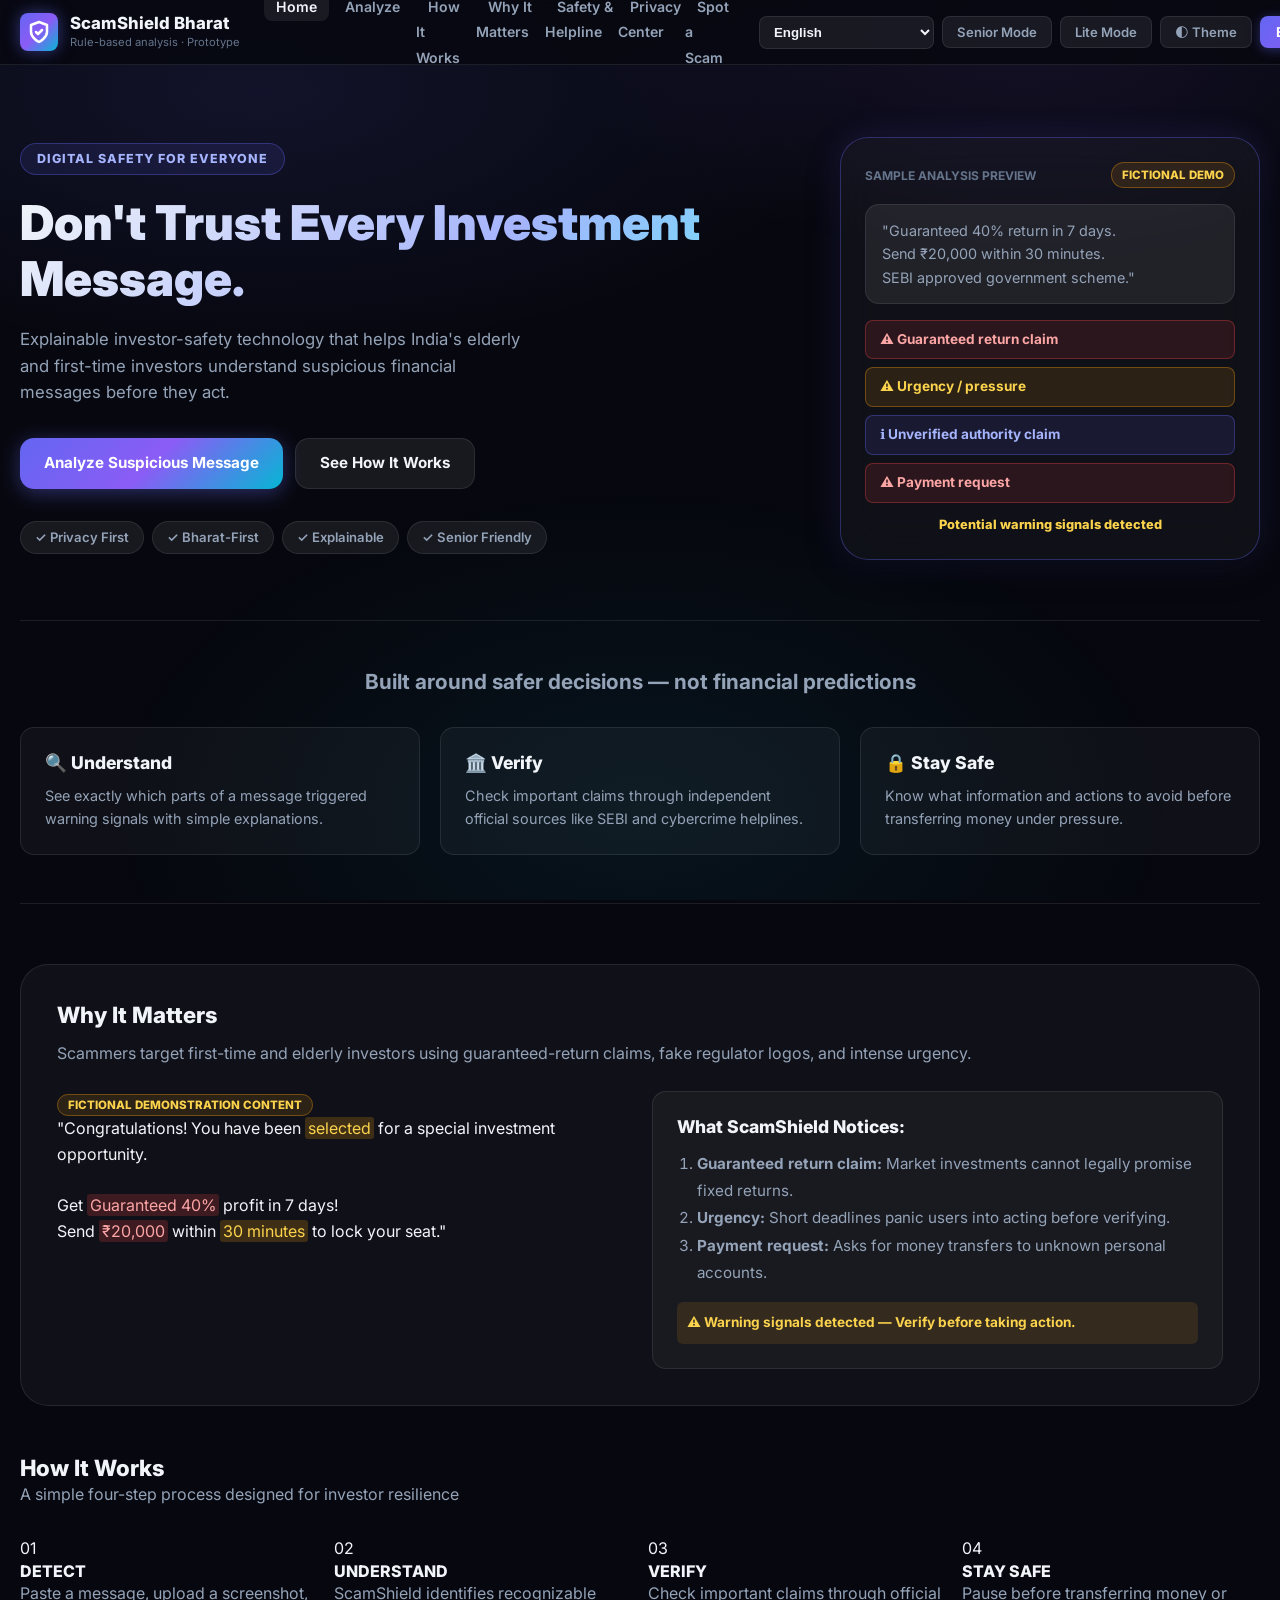
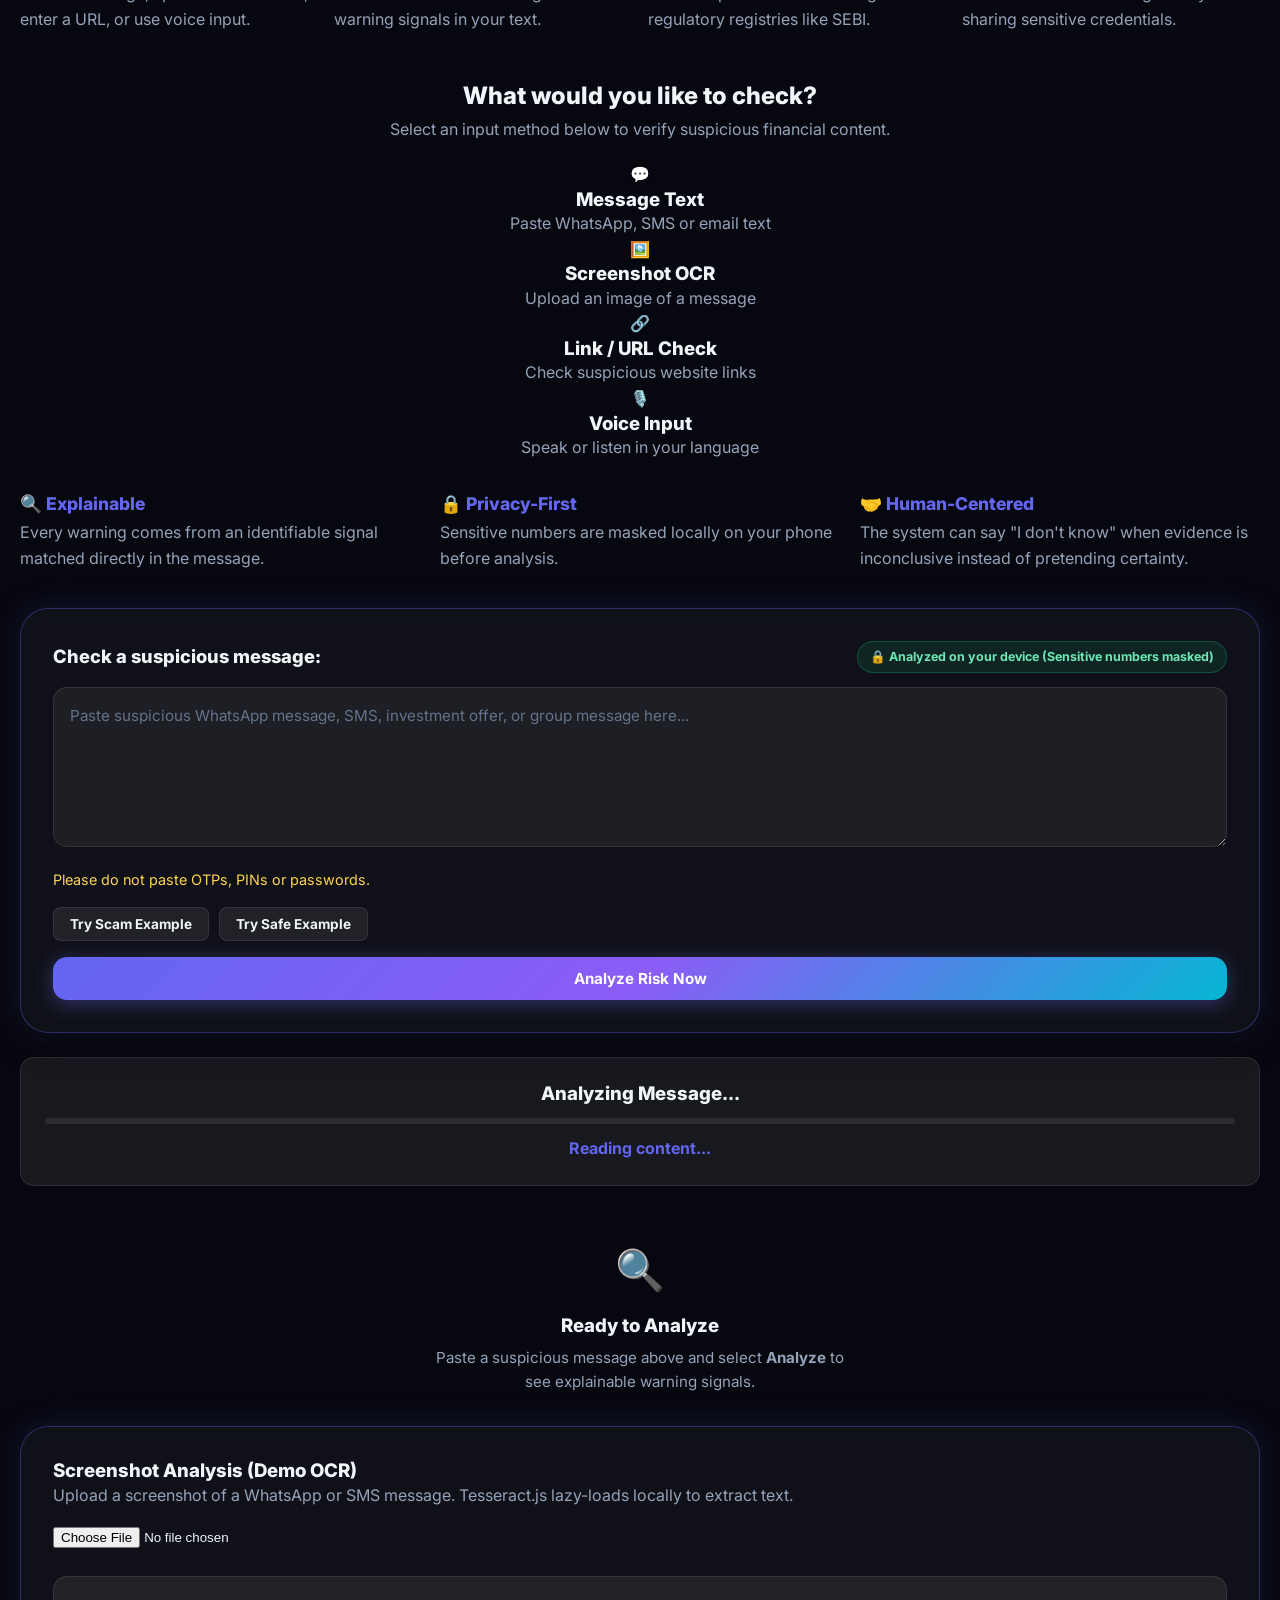
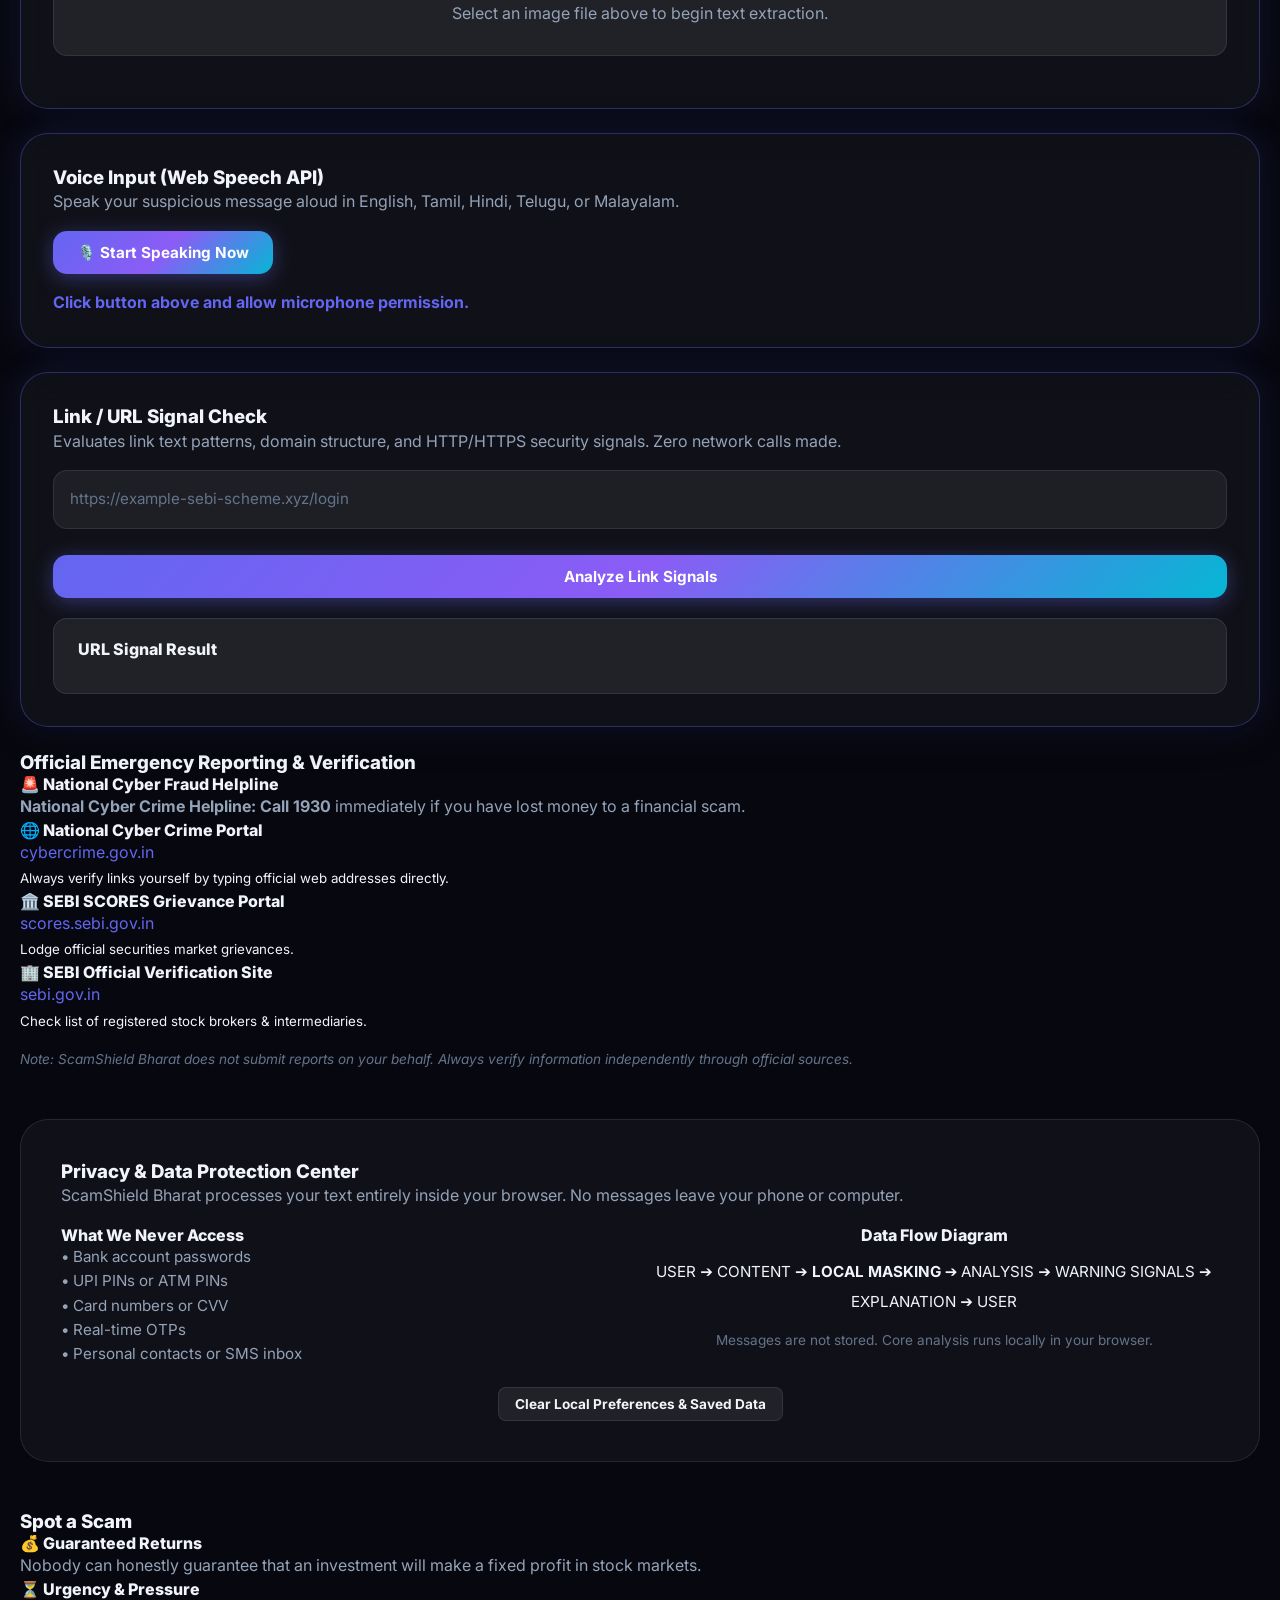
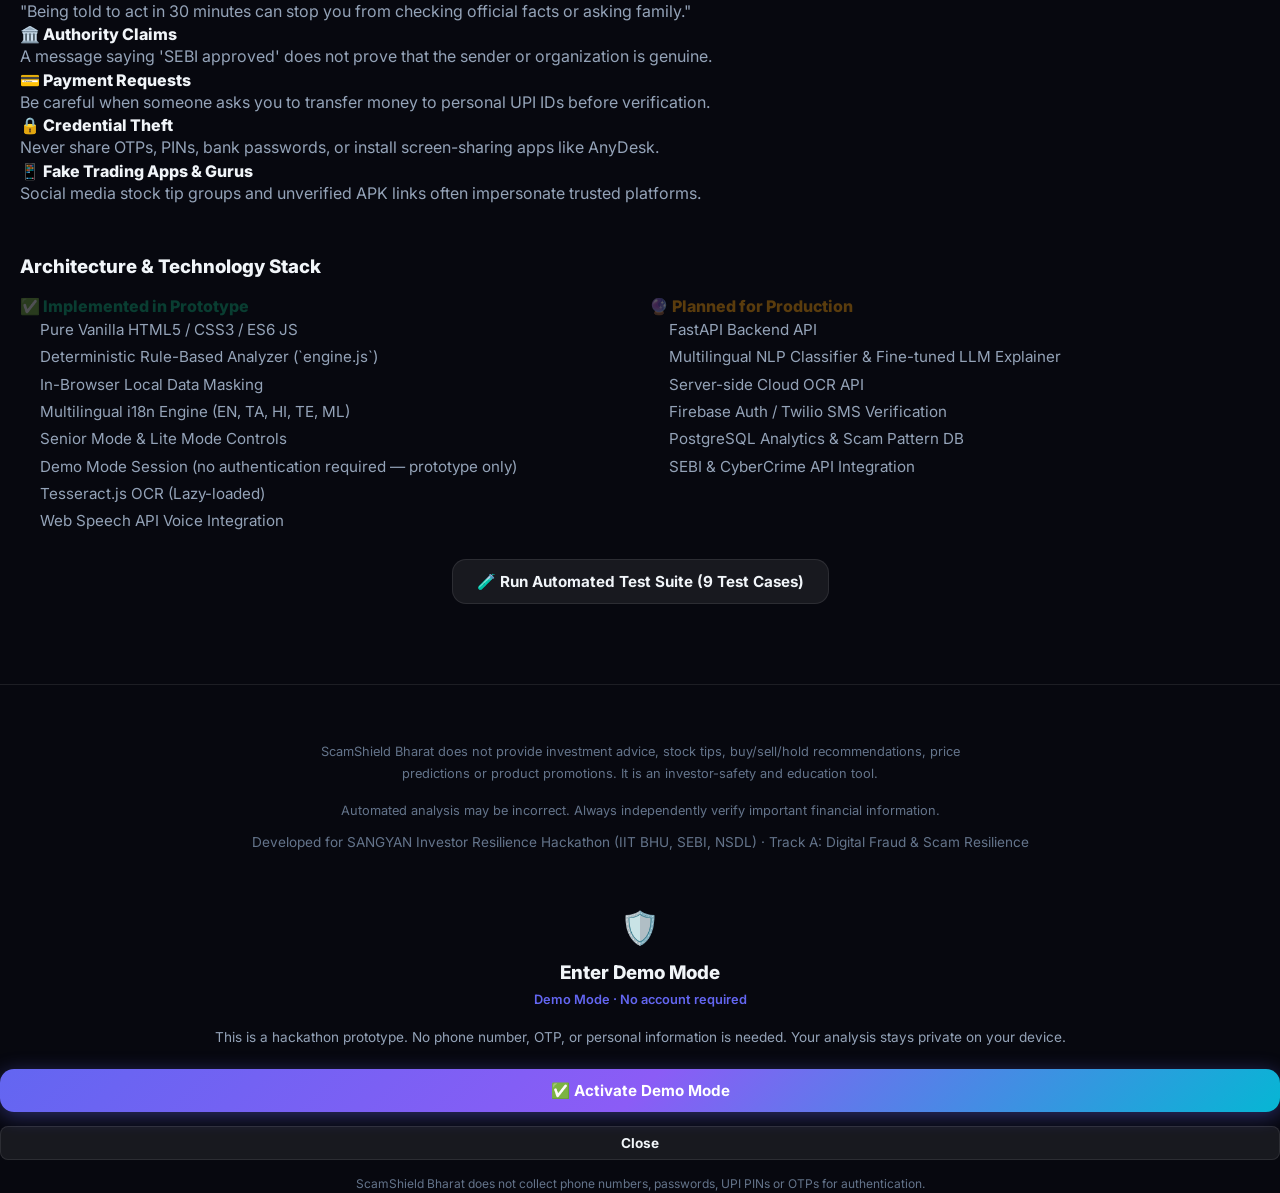
==== commit 3905962c: "Redesign: Dark glassmorphism UI inspired by motion.ai aesthetic - Deep navy-black background with au" ====
--- a/index.html
+++ b/index.html
@@ -1,977 +1,1026 @@
-<!DOCTYPE html>
+﻿<!DOCTYPE html>
 <html lang="en">
-<head>
+<head><link rel="preconnect" href="https://fonts.googleapis.com"><link rel="preconnect" href="https://fonts.gstatic.com" crossorigin><link href="https://fonts.googleapis.com/css2?family=Inter:wght@400;600;700;800;900&display=swap" rel="stylesheet">
   <meta charset="UTF-8">
   <meta name="viewport" content="width=device-width, initial-scale=1.0">
   <title>ScamShield Bharat · Protect. Understand. Verify.</title>
   
   <style>
-  /* ScamShield Bharat - Public Safety Fintech Stylesheet (styles.css) */
-  /* Designed for Trust, Clarity, Accessibility & Bharat-First Investors */
-
-  :root {
-    /* Primary Trust Palette */
-    --primary: #0f766e;        /* Deep Teal */
-    --primary-dark: #115e59;   /* Darker Teal */
-    --primary-light: #ccfbf1;  /* Light Teal Surface */
-    
-    --secondary: #2563eb;      /* Trust Blue */
-    --secondary-light: #dbeafe;
-
-    --bg-main: #f7fafc;        /* Calm light background */
-    --bg-surface: #ffffff;     /* Clean white cards */
-    --bg-input: #f1f5f9;       /* Input backgrounds */
-    
-    --text-main: #0f172a;      /* Dark slate heading text */
-    --text-muted: #475569;     /* Subtitle text */
-    --text-subtle: #64748b;    /* Caption text */
-    
-    --border-color: #e2e8f0;   /* Subtle card border */
-    --border-focus: #0f766e;
-    
-    /* Meaningful Status Colors (Non-aggressive) */
-    --success-bg: #f0fdf4;
-    --success-border: #16a34a;
-    --success-text: #15803d;
-    
-    --warning-bg: #fffbeb;
-    --warning-border: #d97706;
-    --warning-text: #b45309;
-    
-    --danger-bg: #fef2f2;
-    --danger-border: #dc2626;
-    --danger-text: #b91c1c;
-
-    --neutral-bg: #f8fafc;
-    --neutral-border: #94a3b8;
-    --neutral-text: #475569;
-
-    /* Typography Stack */
-    --font-stack: Inter, system-ui, -apple-system, BlinkMacSystemFont, "Segoe UI", Roboto, "Helvetica Neue", Arial, sans-serif;
-    --font-base: 16px;
-    
-    --radius-sm: 8px;
-    --radius-md: 12px;
-    --radius-lg: 16px;
-    
-    --shadow-sm: 0 1px 3px rgba(0, 0, 0, 0.05);
-    --shadow-card: 0 4px 12px rgba(15, 23, 42, 0.06);
-    --shadow-hover: 0 8px 24px rgba(15, 23, 42, 0.1);
-    --btn-height: 48px;
-  }
-
-  /* Dark Mode Palette */
-  body.dark-mode {
-    --bg-main: #0b1120;
-    --bg-surface: #111827;
-    --bg-input: #1f2937;
-    
-    --text-main: #f8fafc;
-    --text-muted: #cbd5e1;
-    --text-subtle: #94a3b8;
-    
-    --border-color: #1f2937;
-    
-    --primary: #14b8a6;
-    --primary-dark: #0f766e;
-    --primary-light: rgba(20, 184, 166, 0.15);
-    
-    --success-bg: rgba(22, 163, 74, 0.15);
-    --success-text: #86efac;
-    
-    --warning-bg: rgba(217, 119, 6, 0.15);
-    --warning-text: #fde047;
-    
-    --danger-bg: rgba(220, 38, 38, 0.15);
-    --danger-text: #fca5a5;
-
-    --neutral-bg: #1f2937;
-    --neutral-text: #e2e8f0;
-    
-    --shadow-card: 0 4px 20px rgba(0, 0, 0, 0.4);
-  }
-
-  /* Senior Mode Overrides */
-  body.senior-mode {
-    --font-base: 20px !important;
-    --btn-height: 58px !important;
-    line-height: 1.8 !important;
-  }
-
-  body.senior-mode .btn,
-  body.senior-mode input,
-  body.senior-mode textarea,
-  body.senior-mode select {
-    font-size: 1.2rem !important;
-    font-weight: 700 !important;
-  }
-
-  body.senior-mode .card,
-  body.senior-mode .dash-card,
-  body.senior-mode .analysis-card,
-  body.senior-mode .reporting-section {
-    border: 2px solid #64748b !important;
-    padding: 24px !important;
-  }
-
-  /* Lite Mode Overrides */
-  body.lite-mode * {
-    box-shadow: none !important;
-    transition: none !important;
-    animation: none !important;
-  }
-
-  /* Global Reset */
-  * {
-    box-sizing: border-box;
-    margin: 0;
-    padding: 0;
-  }
-
-  html {
-    font-size: var(--font-base);
-    scroll-behavior: smooth;
-  }
-
-  body {
-    font-family: var(--font-stack);
-    background-color: var(--bg-main);
-    color: var(--text-main);
-    line-height: 1.6;
-    min-height: 100vh;
-    display: flex;
-    flex-direction: column;
-    -webkit-font-smoothing: antialiased;
-  }
-
-  a {
-    color: var(--primary);
-    text-decoration: none;
-  }
-
-  a:hover {
-    text-decoration: underline;
-  }
-
-  /* Sticky Header */
-  .header-bar {
-    background-color: var(--bg-surface);
-    border-bottom: 1px solid var(--border-color);
-    position: sticky;
-    top: 0;
-    z-index: 100;
-    padding: 12px 24px;
-    box-shadow: var(--shadow-sm);
-  }
-
-  .header-container {
-    max-width: 1200px;
-    margin: 0 auto;
-    display: flex;
-    align-items: center;
-    justify-content: space-between;
-    flex-wrap: wrap;
-    gap: 16px;
-  }
-
-  .logo-group {
-    display: flex;
-    align-items: center;
-    gap: 12px;
-    text-decoration: none;
-  }
-
-  .logo-shield-icon {
-    width: 40px;
-    height: 40px;
-    background-color: var(--primary);
-    border-radius: 10px;
-    display: flex;
-    align-items: center;
-    justify-content: center;
-    color: #ffffff;
-    flex-shrink: 0;
-  }
-
-  .logo-text h1 {
-    font-size: 1.25rem;
-    font-weight: 800;
-    color: var(--text-main);
-    letter-spacing: -0.3px;
-    line-height: 1.1;
-  }
-
-  .logo-text p {
-    font-size: 0.75rem;
-    color: var(--primary);
-    font-weight: 700;
-    text-transform: uppercase;
-    letter-spacing: 0.5px;
-  }
-
-  .nav-links {
-    display: flex;
-    align-items: center;
-    gap: 8px;
-    list-style: none;
-  }
-
-  .nav-links a {
-    color: var(--text-muted);
-    font-size: 0.95rem;
-    font-weight: 600;
-    padding: 8px 14px;
-    border-radius: var(--radius-sm);
-    transition: all 0.15s ease;
-  }
-
-  .nav-links a:hover,
-  .nav-links a.active {
-    color: var(--primary);
-    background-color: var(--primary-light);
-    text-decoration: none;
-  }
-
-  .nav-controls {
-    display: flex;
-    align-items: center;
-    gap: 10px;
-    flex-wrap: wrap;
-  }
-
-  .lang-select,
-  .mode-toggle-btn {
-    background-color: var(--bg-input);
-    color: var(--text-main);
-    border: 1px solid var(--border-color);
-    padding: 8px 12px;
-    border-radius: var(--radius-sm);
-    font-size: 0.85rem;
-    font-weight: 700;
-    cursor: pointer;
-    display: flex;
-    align-items: center;
-    gap: 6px;
-  }
-
-  .mode-toggle-btn.active {
-    background-color: var(--primary);
-    color: #ffffff;
-    border-color: var(--primary);
-  }
-
-  .main-container {
-    max-width: 1120px;
-    margin: 0 auto;
-    padding: 32px 20px;
-    flex: 1;
-    width: 100%;
-  }
-
-  .system-notice-bar {
-    background-color: var(--bg-surface);
-    border-left: 4px solid var(--primary);
-    padding: 12px 18px;
-    border-radius: var(--radius-sm);
-    margin-bottom: 24px;
-    display: flex;
-    align-items: center;
-    justify-content: space-between;
-    font-size: 0.95rem;
-    box-shadow: var(--shadow-sm);
-    border: 1px solid var(--border-color);
-    border-left-width: 5px;
-  }
-
-  .system-notice-bar.senior {
-    border-left-color: var(--warning-border);
-    font-weight: 700;
-  }
-
-  .btn {
-    display: inline-flex;
-    align-items: center;
-    justify-content: center;
-    gap: 8px;
-    height: var(--btn-height);
-    padding: 0 24px;
-    font-size: 1rem;
-    font-weight: 700;
-    border-radius: var(--radius-sm);
-    cursor: pointer;
-    border: none;
-    transition: background-color 0.2s, transform 0.1s;
-  }
-
-  .btn-primary {
-    background-color: var(--primary);
-    color: #ffffff;
-  }
-
-  .btn-primary:hover {
-    background-color: var(--primary-dark);
-  }
-
-  .btn-secondary {
-    background-color: var(--bg-input);
-    color: var(--text-main);
-    border: 1px solid var(--border-color);
-  }
-
-  .btn-secondary:hover {
-    background-color: var(--border-color);
-  }
-
-  .btn-sm {
-    height: 38px;
-    padding: 0 14px;
-    font-size: 0.85rem;
-  }
-
-  .hero-section {
-    display: grid;
-    grid-template-columns: 1fr 1fr;
-    gap: 36px;
-    align-items: center;
-    background-color: var(--bg-surface);
-    padding: 40px;
-    border-radius: var(--radius-lg);
-    border: 1px solid var(--border-color);
-    box-shadow: var(--shadow-card);
-    margin-bottom: 32px;
-  }
-
-  .hero-content-left {
-    text-align: left;
-  }
-
-  .hero-pill-badge {
-    display: inline-block;
-    background-color: var(--primary-light);
-    color: var(--primary);
-    font-size: 0.8rem;
-    font-weight: 800;
-    padding: 4px 12px;
-    border-radius: 20px;
-    letter-spacing: 0.5px;
-    margin-bottom: 16px;
-  }
-
-  .hero-title {
-    font-size: 2.5rem;
-    font-weight: 900;
-    line-height: 1.2;
-    letter-spacing: -0.8px;
-    color: var(--text-main);
-    margin-bottom: 16px;
-  }
-
-  .hero-sub {
-    font-size: 1.1rem;
-    color: var(--text-muted);
-    margin-bottom: 28px;
-  }
-
-  .hero-cta-group {
-    display: flex;
-    gap: 14px;
-    flex-wrap: wrap;
-    margin-bottom: 24px;
-  }
-
-  .hero-trust-badges {
-    display: flex;
-    gap: 16px;
-    font-size: 0.85rem;
-    color: var(--text-subtle);
-    font-weight: 600;
-    flex-wrap: wrap;
-  }
-
-  .hero-preview-card {
-    background-color: var(--bg-main);
-    border: 1px solid var(--border-color);
-    border-radius: var(--radius-md);
-    padding: 24px;
-    box-shadow: var(--shadow-sm);
-    text-align: left;
-  }
-
-  .preview-badge-header {
-    display: flex;
-    justify-content: space-between;
-    align-items: center;
-    margin-bottom: 14px;
-  }
-
-  .preview-msg-text {
-    background-color: var(--bg-surface);
-    border: 1px solid var(--border-color);
-    padding: 14px;
-    border-radius: var(--radius-sm);
-    font-family: monospace;
-    font-size: 0.9rem;
-    margin-bottom: 16px;
-  }
-
-  .preview-signals-revealed {
-    display: flex;
-    flex-direction: column;
-    gap: 8px;
-  }
-
-  .preview-sig-item {
-    font-size: 0.85rem;
-    padding: 6px 10px;
-    border-radius: 6px;
-    font-weight: 700;
-  }
-
-  .preview-sig-item.danger { background-color: var(--danger-bg); color: var(--danger-text); }
-  .preview-sig-item.warning { background-color: var(--warning-bg); color: var(--warning-text); }
-  .preview-sig-item.info { background-color: var(--secondary-light); color: var(--secondary); }
-
-  .trust-strip {
-    background-color: var(--bg-surface);
-    border: 1px solid var(--border-color);
-    border-radius: var(--radius-md);
-    padding: 24px;
-    margin-bottom: 36px;
-    box-shadow: var(--shadow-sm);
-    text-align: center;
-  }
-
-  .trust-strip-title {
-    font-size: 0.9rem;
-    font-weight: 800;
-    color: var(--text-subtle);
-    text-transform: uppercase;
-    letter-spacing: 0.5px;
-    margin-bottom: 20px;
-  }
-
-  .trust-cards-grid {
-    display: grid;
-    grid-template-columns: repeat(3, 1fr);
-    gap: 20px;
-  }
-
-  .trust-card-item {
-    text-align: left;
-    padding: 16px;
-    border-radius: var(--radius-sm);
-    background-color: var(--bg-main);
-    border: 1px solid var(--border-color);
-  }
-
-  .trust-card-item h3 {
-    font-size: 1.05rem;
-    margin-bottom: 6px;
-    color: var(--primary);
-    font-weight: 800;
-  }
-
-  .trust-card-item p {
-    font-size: 0.9rem;
-    color: var(--text-muted);
-  }
-
-  .why-matters-card {
-    background-color: var(--bg-surface);
-    border: 1px solid var(--border-color);
-    border-radius: var(--radius-lg);
-    padding: 32px;
-    margin-bottom: 36px;
-    box-shadow: var(--shadow-card);
-  }
-
-  .why-grid {
-    display: grid;
-    grid-template-columns: 1fr 1fr;
-    gap: 24px;
-    align-items: start;
-  }
-
-  .fictional-notice-badge {
-    display: inline-block;
-    background-color: #fee2e2;
-    color: #991b1b;
-    font-size: 0.75rem;
-    font-weight: 800;
-    padding: 3px 8px;
-    border-radius: 4px;
-    margin-bottom: 12px;
-  }
-
-  .chat-mockup-box {
-    background-color: #e5ddd5;
-    border-radius: 12px;
-    padding: 16px;
-    color: #000000;
-  }
-
-  .chat-bubble {
-    background-color: #ffffff;
-    padding: 12px;
-    border-radius: 8px;
-    font-size: 0.95rem;
-    box-shadow: 0 1px 2px rgba(0,0,0,0.1);
-    line-height: 1.5;
-  }
-
-  .how-it-works-section {
-    margin-bottom: 36px;
-    text-align: center;
-  }
-
-  .how-steps-grid {
-    display: grid;
-    grid-template-columns: repeat(4, 1fr);
-    gap: 16px;
-    margin-top: 24px;
-  }
-
-  .step-item-card {
-    background-color: var(--bg-surface);
-    border: 1px solid var(--border-color);
-    border-radius: var(--radius-md);
-    padding: 20px;
-    text-align: left;
-    box-shadow: var(--shadow-sm);
-  }
-
-  .step-num {
-    font-size: 1.5rem;
-    font-weight: 900;
-    color: var(--primary);
-    margin-bottom: 8px;
-  }
-
-  .step-item-card h4 {
-    font-size: 1.05rem;
-    margin-bottom: 6px;
-    font-weight: 800;
-  }
-
-  .step-item-card p {
-    font-size: 0.85rem;
-    color: var(--text-muted);
-  }
-
-  .dashboard-grid {
-    display: grid;
-    grid-template-columns: repeat(auto-fit, minmax(220px, 1fr));
-    gap: 16px;
-    margin-bottom: 28px;
-  }
-
-  .dash-card {
-    background-color: var(--bg-surface);
-    border: 1px solid var(--border-color);
-    border-radius: var(--radius-md);
-    padding: 20px;
-    cursor: pointer;
-    text-align: center;
-    transition: all 0.2s ease;
-    box-shadow: var(--shadow-sm);
-  }
-
-  .dash-card:hover,
-  .dash-card.active {
-    border-color: var(--primary);
-    background-color: var(--primary-light);
-    transform: translateY(-2px);
-  }
-
-  .dash-card-icon {
-    font-size: 2rem;
-    margin-bottom: 10px;
-  }
-
-  .dash-card h3 {
-    font-size: 1.1rem;
-    font-weight: 800;
-    margin-bottom: 4px;
-  }
-
-  .dash-card p {
-    font-size: 0.85rem;
-    color: var(--text-muted);
-  }
-
-  .analysis-card {
-    background-color: var(--bg-surface);
-    border: 1px solid var(--border-color);
-    border-radius: var(--radius-lg);
-    padding: 28px;
-    margin-bottom: 36px;
-    box-shadow: var(--shadow-card);
-  }
-
-  .privacy-indicator-badge {
-    display: inline-flex;
-    align-items: center;
-    gap: 6px;
-    background-color: var(--primary-light);
-    color: var(--primary-dark);
-    font-size: 0.85rem;
-    font-weight: 700;
-    padding: 6px 12px;
-    border-radius: 20px;
-    cursor: pointer;
-  }
-
-  .analysis-textarea {
-    width: 100%;
-    min-height: 140px;
-    background-color: var(--bg-input);
-    border: 1px solid var(--border-color);
-    color: var(--text-main);
-    padding: 16px;
-    border-radius: var(--radius-sm);
-    font-family: inherit;
-    font-size: 1.05rem;
-    resize: vertical;
-    margin-bottom: 14px;
-  }
-
-  .analysis-textarea:focus {
-    outline: none;
-    border-color: var(--border-focus);
-  }
-
-  .example-btn-row {
-    display: flex;
-    gap: 10px;
-    margin-bottom: 20px;
-    flex-wrap: wrap;
-  }
-
-  .loading-box {
-    background-color: var(--bg-surface);
-    padding: 24px;
-    border-radius: var(--radius-md);
-    border: 1px solid var(--border-color);
-    text-align: center;
-    margin-bottom: 24px;
-    box-shadow: var(--shadow-sm);
-  }
-
-  .progress-bar-track {
-    height: 8px;
-    background-color: var(--bg-input);
-    border-radius: 4px;
-    overflow: hidden;
-    margin: 14px 0;
-  }
-
-  .progress-bar-fill {
-    height: 100%;
-    width: 0%;
-    background-color: var(--primary);
-    transition: width 0.3s ease;
-  }
-
-  .result-card {
-    border-radius: var(--radius-lg);
-    padding: 28px;
-    margin-bottom: 36px;
-    box-shadow: var(--shadow-card);
-    border: 2px solid var(--border-color);
-    background-color: var(--bg-surface);
-  }
-
-  .result-card.no_major {
-    background-color: var(--success-bg);
-    border-color: var(--success-border);
-    color: var(--success-text);
-  }
-
-  .result-card.potential {
-    background-color: var(--warning-bg);
-    border-color: var(--warning-border);
-    color: var(--warning-text);
-  }
-
-  .result-card.high {
-    background-color: var(--danger-bg);
-    border-color: var(--danger-border);
-    color: var(--danger-text);
-  }
-
-  .result-card.inconclusive {
-    background-color: var(--neutral-bg);
-    border-color: var(--neutral-border);
-    color: var(--neutral-text);
-  }
-
-  .result-header {
-    display: flex;
-    align-items: center;
-    justify-content: space-between;
-    margin-bottom: 16px;
-    flex-wrap: wrap;
-    gap: 12px;
-  }
-
-  .risk-badge {
-    font-size: 1.25rem;
-    font-weight: 900;
-    padding: 6px 16px;
-    border-radius: var(--radius-sm);
-    text-transform: uppercase;
-    letter-spacing: 0.5px;
-    display: inline-flex;
-    align-items: center;
-    gap: 8px;
-    background-color: rgba(255, 255, 255, 0.6);
-  }
-
-  .confidence-box {
-    background-color: rgba(255, 255, 255, 0.7);
-    padding: 8px 14px;
-    border-radius: var(--radius-sm);
-    font-size: 0.9rem;
-    text-align: right;
-    border: 1px solid rgba(0, 0, 0, 0.05);
-  }
-
-  .confidence-val {
-    font-size: 1.2rem;
-    font-weight: 800;
-  }
-
-  .result-msg {
-    font-size: 1.15rem;
-    font-weight: 700;
-    margin-bottom: 16px;
-    line-height: 1.5;
-  }
-
-  .uncertainty-alert {
-    background-color: rgba(255, 255, 255, 0.6);
-    border-left: 4px solid var(--text-main);
-    padding: 12px 16px;
-    border-radius: var(--radius-sm);
-    font-size: 0.9rem;
-    margin-bottom: 20px;
-  }
-
-  .highlight-render-box {
-    background-color: var(--bg-surface);
-    color: var(--text-main);
-    border: 1px solid var(--border-color);
-    padding: 18px;
-    border-radius: var(--radius-sm);
-    margin-bottom: 20px;
-    font-size: 1.05rem;
-    white-space: pre-wrap;
-    word-break: break-word;
-  }
-
-  .highlight-span {
-    padding: 2px 6px;
-    border-radius: 4px;
-    font-weight: 700;
-    display: inline;
-  }
-
-  .highlight-span.hl-high {
-    background-color: #fee2e2;
-    border-bottom: 2px solid var(--danger-border);
-    color: #991b1b;
-  }
-
-  .highlight-span.hl-medium {
-    background-color: #fef3c7;
-    border-bottom: 2px solid var(--warning-border);
-    color: #92400e;
-  }
-
-  .highlight-span.hl-low {
-    background-color: #dbeafe;
-    border-bottom: 2px solid var(--secondary);
-    color: #1e40af;
-  }
-
-  .signal-card-item {
-    background-color: var(--bg-surface);
-    border: 1px solid var(--border-color);
-    border-radius: var(--radius-sm);
-    padding: 16px;
-    margin-bottom: 12px;
-    color: var(--text-main);
-  }
-
-  .signal-card-header {
-    display: flex;
-    justify-content: space-between;
-    align-items: center;
-    font-weight: 800;
-    margin-bottom: 6px;
-  }
-
-  .signal-card-body {
-    font-size: 0.95rem;
-    color: var(--text-muted);
-  }
-
-  .checklist-box {
-    background-color: var(--bg-surface);
-    border: 1px solid var(--border-color);
-    color: var(--text-main);
-    border-radius: var(--radius-md);
-    padding: 22px;
-  }
-
-  .checklist-box h4 {
-    margin-bottom: 14px;
-    font-size: 1.1rem;
-    font-weight: 800;
-  }
-
-  .checklist-box ul {
-    list-style: none;
-  }
-
-  .checklist-box li {
-    padding: 10px 0;
-    border-bottom: 1px solid var(--border-color);
-    font-size: 1rem;
-    display: flex;
-    align-items: flex-start;
-    gap: 12px;
-  }
-
-  .checklist-box li:last-child {
-    border-bottom: none;
-  }
-
-  .reporting-section {
-    background-color: var(--bg-surface);
-    border: 1px solid var(--border-color);
-    border-radius: var(--radius-lg);
-    padding: 32px;
-    margin-bottom: 36px;
-    box-shadow: var(--shadow-card);
-  }
-
-  .reporting-section h3 {
-    margin-bottom: 18px;
-    color: var(--text-main);
-    font-size: 1.25rem;
-    font-weight: 800;
-  }
-
-  .reporting-grid {
-    display: grid;
-    grid-template-columns: repeat(auto-fit, minmax(240px, 1fr));
-    gap: 18px;
-  }
-
-  .report-item-card {
-    background-color: var(--bg-main);
-    border: 1px solid var(--border-color);
-    padding: 18px;
-    border-radius: var(--radius-sm);
-  }
-
-  .report-item-card h4 {
-    font-size: 1.05rem;
-    margin-bottom: 8px;
-    color: var(--primary);
-    font-weight: 800;
-  }
-
-  .report-item-card p {
-    font-size: 0.9rem;
-    color: var(--text-muted);
-  }
-
-  .modal-backdrop {
-    position: fixed;
-    top: 0;
-    left: 0;
-    width: 100vw;
-    height: 100vh;
-    background-color: rgba(15, 23, 42, 0.6);
-    z-index: 1000;
-    display: flex;
-    align-items: center;
-    justify-content: center;
-    padding: 20px;
-  }
-
-  .modal-card {
-    background-color: var(--bg-surface);
-    border: 1px solid var(--border-color);
-    border-radius: var(--radius-md);
-    max-width: 480px;
-    width: 100%;
-    padding: 28px;
-    box-shadow: var(--shadow-card);
-  }
-
-  .footer-bar {
-    background-color: var(--bg-surface);
-    border-top: 1px solid var(--border-color);
-    padding: 32px 20px;
-    font-size: 0.9rem;
-    color: var(--text-subtle);
-    text-align: center;
-    margin-top: auto;
-  }
-
-  .footer-content {
-    max-width: 1000px;
-    margin: 0 auto;
-  }
-
-  .footer-disclaimer {
-    margin-bottom: 10px;
-    line-height: 1.6;
-  }
-
-  .hidden {
-    display: none !important;
-  }
-
-  @media (max-width: 900px) {
+    /* ========================================================
+       SCAMSHIELD BHARAT — Dark Glassmorphism Design System
+       Inspired by modern AI SaaS (usemotion.com aesthetic)
+    ======================================================== */
+
+    /* ── Reset & Box Model ── */
+    *, *::before, *::after { box-sizing: border-box; margin: 0; padding: 0; }
+
+    /* ── Design Tokens ── */
+    :root {
+      --bg-base:       #07080f;
+      --bg-surface:    rgba(255,255,255,0.04);
+      --bg-surface2:   rgba(255,255,255,0.07);
+      --bg-input:      rgba(255,255,255,0.06);
+
+      --border:        rgba(255,255,255,0.09);
+      --border-glow:   rgba(99,102,241,0.35);
+      --border-active: rgba(139,92,246,0.6);
+
+      --primary:       #6366f1;
+      --primary-dark:  #4f46e5;
+      --violet:        #8b5cf6;
+      --cyan:          #06b6d4;
+      --primary-grad:  linear-gradient(135deg,#6366f1,#8b5cf6,#06b6d4);
+
+      --risk-high:     #ef4444;
+      --risk-med:      #f59e0b;
+      --risk-low:      #10b981;
+      --risk-inconc:   #6366f1;
+
+      --text-main:     #f1f5f9;
+      --text-muted:    #94a3b8;
+      --text-subtle:   #64748b;
+      --text-accent:   #a5b4fc;
+
+      --success-bg:    rgba(16,185,129,0.12);
+      --success-text:  #6ee7b7;
+      --success-border:rgba(16,185,129,0.3);
+      --warning-bg:    rgba(245,158,11,0.12);
+      --warning-text:  #fcd34d;
+      --warning-border:rgba(245,158,11,0.35);
+      --danger-bg:     rgba(239,68,68,0.12);
+      --danger-text:   #fca5a5;
+      --danger-border: rgba(239,68,68,0.35);
+      --info-bg:       rgba(99,102,241,0.12);
+      --info-text:     #a5b4fc;
+      --info-border:   rgba(99,102,241,0.35);
+
+      --radius-sm:  8px;
+      --radius-md:  14px;
+      --radius-lg:  20px;
+      --radius-xl:  28px;
+
+      --shadow-glass: 0 8px 32px rgba(0,0,0,0.45);
+      --shadow-glow:  0 0 32px rgba(99,102,241,0.2);
+    }
+
+    /* Senior Mode overrides */
+    body.senior-mode {
+      --text-main:  #ffffff;
+      --text-muted: #d1d5db;
+      font-size: 120%;
+    }
+    body.senior-mode .btn { min-height: 60px; font-size: 1.15rem; }
+    body.senior-mode .analysis-textarea { font-size: 1.15rem; }
+
+    /* ── Base ── */
+    html { scroll-behavior: smooth; }
+    body {
+      font-family: 'Inter', system-ui, -apple-system, sans-serif;
+      background: var(--bg-base);
+      color: var(--text-main);
+      line-height: 1.6;
+      min-height: 100vh;
+      overflow-x: hidden;
+    }
+
+    /* Aurora background mesh */
+    body::before {
+      content: '';
+      position: fixed;
+      inset: 0;
+      background:
+        radial-gradient(ellipse 80% 50% at 20% 10%, rgba(99,102,241,0.12) 0%, transparent 60%),
+        radial-gradient(ellipse 60% 40% at 80% 5%,  rgba(139,92,246,0.1)  0%, transparent 60%),
+        radial-gradient(ellipse 70% 60% at 50% 90%, rgba(6,182,212,0.07)  0%, transparent 60%);
+      pointer-events: none;
+      z-index: 0;
+    }
+    body > * { position: relative; z-index: 1; }
+
+    /* ── Typography ── */
+    h1,h2,h3,h4,h5 { font-weight: 800; line-height: 1.25; color: var(--text-main); }
+    p { color: var(--text-muted); }
+    a { color: var(--primary); text-decoration: none; }
+    a:hover { color: var(--violet); }
+    ul { list-style: none; padding: 0; }
+    button { cursor: pointer; font-family: inherit; }
+
+    /* ── Glass Mixin ── */
+    .glass {
+      background: var(--bg-surface);
+      border: 1px solid var(--border);
+      backdrop-filter: blur(16px);
+      -webkit-backdrop-filter: blur(16px);
+      border-radius: var(--radius-lg);
+      box-shadow: var(--shadow-glass);
+    }
+    .glass-glow {
+      border-color: var(--border-glow);
+      box-shadow: var(--shadow-glass), var(--shadow-glow);
+    }
+
+    /* ── Buttons ── */
+    .btn {
+      display: inline-flex;
+      align-items: center;
+      justify-content: center;
+      gap: 8px;
+      padding: 12px 24px;
+      border-radius: var(--radius-md);
+      font-weight: 700;
+      font-size: 0.95rem;
+      border: none;
+      transition: all 0.2s ease;
+      white-space: nowrap;
+    }
+    .btn-primary {
+      background: var(--primary-grad);
+      color: #fff;
+      box-shadow: 0 4px 20px rgba(99,102,241,0.4);
+    }
+    .btn-primary:hover {
+      transform: translateY(-2px);
+      box-shadow: 0 8px 30px rgba(99,102,241,0.55);
+    }
+    .btn-secondary {
+      background: var(--bg-surface2);
+      color: var(--text-main);
+      border: 1px solid var(--border);
+    }
+    .btn-secondary:hover {
+      background: var(--bg-surface);
+      border-color: var(--border-glow);
+    }
+    .btn-danger {
+      background: var(--danger-bg);
+      color: var(--danger-text);
+      border: 1px solid var(--danger-border);
+    }
+    .btn-sm { padding: 8px 16px; font-size: 0.85rem; border-radius: var(--radius-sm); }
+
+    /* ── Navbar ── */
+    .header-bar {
+      position: sticky;
+      top: 0;
+      z-index: 100;
+      background: rgba(7,8,15,0.82);
+      backdrop-filter: blur(20px);
+      -webkit-backdrop-filter: blur(20px);
+      border-bottom: 1px solid var(--border);
+      padding: 0 20px;
+    }
+    .header-container {
+      max-width: 1280px;
+      margin: 0 auto;
+      display: flex;
+      align-items: center;
+      gap: 24px;
+      height: 64px;
+    }
+    .logo-group {
+      display: flex;
+      align-items: center;
+      gap: 12px;
+      text-decoration: none;
+      flex-shrink: 0;
+    }
+    .logo-shield-icon {
+      width: 38px; height: 38px;
+      background: var(--primary-grad);
+      border-radius: var(--radius-sm);
+      display: flex; align-items: center; justify-content: center;
+      color: #fff;
+      box-shadow: 0 0 16px rgba(99,102,241,0.5);
+    }
+    .logo-text h1 {
+      font-size: 1.05rem;
+      color: var(--text-main);
+      margin: 0;
+    }
+    .logo-text p {
+      font-size: 0.7rem;
+      color: var(--text-subtle);
+      margin: 0;
+    }
+    .nav-links {
+      display: flex;
+      gap: 4px;
+      flex: 1;
+    }
+    .nav-links li a {
+      padding: 6px 12px;
+      border-radius: var(--radius-sm);
+      font-size: 0.88rem;
+      font-weight: 600;
+      color: var(--text-muted);
+      transition: all 0.2s;
+    }
+    .nav-links li a:hover, .nav-links li a.active {
+      color: var(--text-main);
+      background: var(--bg-surface2);
+    }
+    .nav-controls {
+      display: flex;
+      align-items: center;
+      gap: 8px;
+      flex-shrink: 0;
+    }
+    .lang-select {
+      background: var(--bg-surface2);
+      border: 1px solid var(--border);
+      color: var(--text-main);
+      border-radius: var(--radius-sm);
+      padding: 7px 10px;
+      font-size: 0.83rem;
+      font-weight: 600;
+    }
+    .lang-select:focus { outline: none; border-color: var(--border-glow); }
+    .mode-toggle-btn {
+      background: var(--bg-surface2);
+      border: 1px solid var(--border);
+      color: var(--text-muted);
+      border-radius: var(--radius-sm);
+      padding: 7px 14px;
+      font-size: 0.82rem;
+      font-weight: 600;
+      transition: all 0.2s;
+    }
+    .mode-toggle-btn:hover, .mode-toggle-btn.active {
+      background: var(--info-bg);
+      border-color: var(--border-glow);
+      color: var(--text-accent);
+    }
+    #navLoginBtn {
+      background: var(--primary-grad);
+      border: none;
+      color: #fff;
+      border-radius: var(--radius-sm);
+      padding: 8px 16px;
+      font-weight: 700;
+      font-size: 0.85rem;
+      box-shadow: 0 2px 12px rgba(99,102,241,0.4);
+    }
+    #navLoginBtn:hover { transform: translateY(-1px); box-shadow: 0 4px 20px rgba(99,102,241,0.55); }
+    #navLoginBtn.active-demo {
+      background: var(--success-bg);
+      border: 1px solid var(--success-border);
+      color: var(--success-text);
+      box-shadow: none;
+    }
+
+    /* ── Main container ── */
+    .main-container {
+      max-width: 1280px;
+      margin: 0 auto;
+      padding: 0 20px 80px;
+    }
+
+    /* ── System notice banners ── */
+    .system-notice-bar {
+      display: flex;
+      align-items: center;
+      justify-content: space-between;
+      gap: 16px;
+      padding: 12px 20px;
+      border-radius: var(--radius-md);
+      margin: 16px 0;
+      font-weight: 600;
+      font-size: 0.9rem;
+    }
+    .system-notice-bar.senior {
+      background: var(--warning-bg);
+      border: 1px solid var(--warning-border);
+      color: var(--warning-text);
+    }
+    .system-notice-bar.hidden { display: none !important; }
+    #demoActiveBanner {
+      background: var(--success-bg) !important;
+      border: 1px solid var(--success-border) !important;
+      color: var(--success-text) !important;
+    }
+    #liteActiveBanner {
+      background: var(--info-bg);
+      border: 1px solid var(--info-border);
+      color: var(--info-text);
+    }
+
+    /* ── Hero Section ── */
     .hero-section {
-      grid-template-columns: 1fr;
+      display: grid;
+      grid-template-columns: 1fr 420px;
+      gap: 48px;
+      align-items: center;
+      padding: 72px 0 60px;
+    }
+    .hero-pill-badge {
+      display: inline-block;
+      background: var(--info-bg);
+      border: 1px solid var(--info-border);
+      color: var(--text-accent);
+      border-radius: 999px;
+      padding: 5px 16px;
+      font-size: 0.78rem;
+      font-weight: 800;
+      letter-spacing: 0.08em;
+      margin-bottom: 20px;
+      text-transform: uppercase;
+    }
+    .hero-title {
+      font-size: clamp(2rem, 4vw, 3rem);
+      font-weight: 900;
+      line-height: 1.15;
+      margin-bottom: 20px;
+      background: linear-gradient(135deg, #f1f5f9 0%, #a5b4fc 60%, #67e8f9 100%);
+      -webkit-background-clip: text;
+      -webkit-text-fill-color: transparent;
+      background-clip: text;
+    }
+    .hero-sub {
+      font-size: 1.05rem;
+      color: var(--text-muted);
+      margin-bottom: 32px;
+      max-width: 520px;
+    }
+    .hero-cta-group {
+      display: flex;
+      gap: 12px;
+      flex-wrap: wrap;
+      margin-bottom: 32px;
+    }
+    .hero-trust-badges {
+      display: flex;
+      gap: 8px;
+      flex-wrap: wrap;
+    }
+    .hero-trust-badges span {
+      background: var(--bg-surface2);
+      border: 1px solid var(--border);
+      border-radius: 999px;
+      padding: 5px 14px;
+      font-size: 0.82rem;
+      font-weight: 600;
+      color: var(--text-muted);
+    }
+
+    /* Hero Preview Card */
+    .hero-preview-card {
+      background: var(--bg-surface);
+      border: 1px solid var(--border-glow);
+      backdrop-filter: blur(20px);
+      border-radius: var(--radius-xl);
       padding: 24px;
-    }
-    
-    .why-grid {
-      grid-template-columns: 1fr;
-    }
-
+      box-shadow: var(--shadow-glass), var(--shadow-glow);
+    }
+    .preview-badge-header {
+      display: flex;
+      justify-content: space-between;
+      align-items: center;
+      margin-bottom: 16px;
+    }
+    .fictional-notice-badge {
+      background: var(--warning-bg);
+      border: 1px solid var(--warning-border);
+      color: var(--warning-text);
+      padding: 3px 10px;
+      border-radius: 999px;
+      font-size: 0.72rem;
+      font-weight: 800;
+    }
+    .preview-msg-text {
+      background: var(--bg-surface2);
+      border: 1px solid var(--border);
+      border-radius: var(--radius-md);
+      padding: 14px 16px;
+      font-size: 0.9rem;
+      color: var(--text-muted);
+      margin-bottom: 16px;
+      line-height: 1.6;
+    }
+    .preview-signals-revealed { display: flex; flex-direction: column; gap: 8px; }
+    .preview-sig-item {
+      display: flex;
+      align-items: center;
+      gap: 10px;
+      padding: 8px 14px;
+      border-radius: var(--radius-sm);
+      font-size: 0.85rem;
+      font-weight: 700;
+    }
+    .preview-sig-item.danger { background: var(--danger-bg); color: var(--danger-text); border: 1px solid var(--danger-border); }
+    .preview-sig-item.warning { background: var(--warning-bg); color: var(--warning-text); border: 1px solid var(--warning-border); }
+    .preview-sig-item.info { background: var(--info-bg); color: var(--info-text); border: 1px solid var(--info-border); }
+
+    /* ── Trust Strip ── */
+    .trust-strip {
+      padding: 48px 0;
+      border-top: 1px solid var(--border);
+      border-bottom: 1px solid var(--border);
+      margin-bottom: 60px;
+    }
+    .trust-strip-title {
+      text-align: center;
+      font-size: 1.3rem;
+      color: var(--text-muted);
+      font-weight: 700;
+      margin-bottom: 32px;
+    }
     .trust-cards-grid {
-      grid-template-columns: 1fr;
-    }
-
+      display: grid;
+      grid-template-columns: repeat(3, 1fr);
+      gap: 20px;
+    }
+    .trust-card-item {
+      background: var(--bg-surface);
+      border: 1px solid var(--border);
+      border-radius: var(--radius-md);
+      padding: 24px;
+      transition: border-color 0.2s, transform 0.2s;
+    }
+    .trust-card-item:hover {
+      border-color: var(--border-glow);
+      transform: translateY(-3px);
+    }
+    .trust-card-item h3 { font-size: 1.1rem; margin-bottom: 10px; }
+    .trust-card-item p { font-size: 0.9rem; }
+
+    /* ── Why It Matters ── */
+    .why-matters-card {
+      background: var(--bg-surface);
+      border: 1px solid var(--border);
+      border-radius: var(--radius-xl);
+      padding: 36px;
+      margin-bottom: 48px;
+    }
+    .why-grid { display: grid; grid-template-columns: 1fr 1fr; gap: 24px; margin-top: 24px; }
+
+    /* Fake chat bubbles */
+    .chat-bubble-received, .chat-bubble-sent {
+      padding: 12px 16px;
+      border-radius: var(--radius-md);
+      font-size: 0.9rem;
+      max-width: 85%;
+      margin-bottom: 8px;
+    }
+    .chat-bubble-received {
+      background: var(--bg-surface2);
+      border: 1px solid var(--border);
+      color: var(--text-main);
+    }
+    .chat-bubble-sent {
+      background: var(--info-bg);
+      border: 1px solid var(--info-border);
+      color: var(--info-text);
+      margin-left: auto;
+    }
+    .chat-label { font-size: 0.75rem; color: var(--text-subtle); margin-bottom: 4px; font-weight: 600; }
+
+    /* ── How It Works ── */
+    #howItWorks {
+      margin-bottom: 48px;
+    }
     .how-steps-grid {
-      grid-template-columns: 1fr 1fr;
-    }
-  }
-
-  @media (max-width: 600px) {
-    .header-container {
-      flex-direction: column;
-      align-items: flex-start;
-    }
-
-    .how-steps-grid {
-      grid-template-columns: 1fr;
-    }
-
-    .hero-title {
+      display: grid;
+      grid-template-columns: repeat(4,1fr);
+      gap: 16px;
+      margin-top: 28px;
+    }
+    .step-card {
+      background: var(--bg-surface);
+      border: 1px solid var(--border);
+      border-radius: var(--radius-md);
+      padding: 24px 20px;
+      text-align: center;
+      transition: border-color 0.2s, transform 0.2s;
+    }
+    .step-card:hover { border-color: var(--border-glow); transform: translateY(-3px); }
+    .step-number {
+      width: 40px; height: 40px;
+      background: var(--primary-grad);
+      border-radius: 50%;
+      display: flex; align-items: center; justify-content: center;
+      font-weight: 900; font-size: 1.1rem;
+      margin: 0 auto 14px;
+      color: #fff;
+    }
+    .step-card h4 { font-size: 0.95rem; margin-bottom: 8px; }
+    .step-card p { font-size: 0.85rem; }
+
+    /* ── Dashboard Options ── */
+    #analyze {
+      scroll-margin-top: 80px;
+    }
+    .analyze-section-header {
+      text-align: center;
+      margin-bottom: 32px;
+    }
+    .analyze-section-header h2 { font-size: 2rem; margin-bottom: 8px; }
+    .dashboard-options {
+      display: flex;
+      gap: 10px;
+      margin-bottom: 24px;
+      background: var(--bg-surface);
+      border: 1px solid var(--border);
+      border-radius: var(--radius-md);
+      padding: 6px;
+    }
+    .option-btn {
+      flex: 1;
+      padding: 10px 16px;
+      border-radius: var(--radius-sm);
+      border: none;
+      background: transparent;
+      color: var(--text-muted);
+      font-weight: 700;
+      font-size: 0.88rem;
+      transition: all 0.2s;
+    }
+    .option-btn.active {
+      background: var(--primary-grad);
+      color: #fff;
+      box-shadow: 0 2px 12px rgba(99,102,241,0.4);
+    }
+    .option-btn:hover:not(.active) { color: var(--text-main); background: var(--bg-surface2); }
+
+    /* ── Analyzer Panel ── */
+    .analysis-card {
+      background: var(--bg-surface);
+      border: 1px solid var(--border-glow);
+      backdrop-filter: blur(16px);
+      border-radius: var(--radius-xl);
+      padding: 32px;
+      margin-bottom: 24px;
+      box-shadow: var(--shadow-glass), var(--shadow-glow);
+    }
+    .input-label-row {
+      display: flex;
+      align-items: center;
+      justify-content: space-between;
+      flex-wrap: wrap;
+      gap: 8px;
+      margin-bottom: 14px;
+    }
+    .privacy-indicator-badge {
+      background: var(--success-bg);
+      border: 1px solid var(--success-border);
+      color: var(--success-text);
+      padding: 5px 12px;
+      border-radius: 999px;
+      font-size: 0.78rem;
+      font-weight: 700;
+      cursor: pointer;
+      transition: opacity 0.2s;
+    }
+    .privacy-indicator-badge:hover { opacity: 0.8; }
+    .analysis-textarea {
+      width: 100%;
+      min-height: 160px;
+      background: var(--bg-input);
+      border: 1px solid var(--border);
+      border-radius: var(--radius-md);
+      color: var(--text-main);
+      padding: 16px;
+      font-size: 0.95rem;
+      font-family: inherit;
+      resize: vertical;
+      line-height: 1.6;
+      transition: border-color 0.2s;
+      margin-bottom: 14px;
+    }
+    .analysis-textarea:focus {
+      outline: none;
+      border-color: var(--border-active);
+      box-shadow: 0 0 0 3px rgba(99,102,241,0.15);
+    }
+    .analysis-textarea::placeholder { color: var(--text-subtle); }
+    .example-btn-row {
+      display: flex;
+      gap: 10px;
+      margin-bottom: 16px;
+      flex-wrap: wrap;
+    }
+
+    /* ── Loading box ── */
+    .loading-box {
+      background: var(--bg-surface2);
+      border: 1px solid var(--border);
+      border-radius: var(--radius-md);
+      padding: 24px;
+      text-align: center;
+      margin-bottom: 20px;
+    }
+    .progress-bar-track {
+      width: 100%;
+      height: 6px;
+      background: var(--border);
+      border-radius: 999px;
+      overflow: hidden;
+      margin: 12px 0;
+    }
+    .progress-bar-fill {
+      height: 100%;
+      width: 0%;
+      background: var(--primary-grad);
+      border-radius: 999px;
+      transition: width 0.4s ease;
+    }
+
+    /* ── Result Card ── */
+    .result-card {
+      background: var(--bg-surface);
+      border: 1px solid var(--border);
+      backdrop-filter: blur(16px);
+      border-radius: var(--radius-xl);
+      padding: 32px;
+      margin-bottom: 24px;
+    }
+    .result-card.hidden { display: none !important; }
+    .result-header {
+      display: flex;
+      align-items: center;
+      justify-content: space-between;
+      flex-wrap: wrap;
+      gap: 16px;
+      margin-bottom: 20px;
+      padding-bottom: 20px;
+      border-bottom: 1px solid var(--border);
+    }
+    .risk-badge {
+      padding: 10px 24px;
+      border-radius: 999px;
+      font-weight: 900;
+      font-size: 1.1rem;
+      letter-spacing: 0.04em;
+    }
+    .risk-badge.risk-high {
+      background: var(--danger-bg);
+      border: 1px solid var(--danger-border);
+      color: var(--danger-text);
+      box-shadow: 0 0 24px rgba(239,68,68,0.25);
+    }
+    .risk-badge.risk-med {
+      background: var(--warning-bg);
+      border: 1px solid var(--warning-border);
+      color: var(--warning-text);
+      box-shadow: 0 0 24px rgba(245,158,11,0.2);
+    }
+    .risk-badge.risk-low {
+      background: var(--success-bg);
+      border: 1px solid var(--success-border);
+      color: var(--success-text);
+      box-shadow: 0 0 24px rgba(16,185,129,0.2);
+    }
+    .risk-badge.risk-inconc {
+      background: var(--info-bg);
+      border: 1px solid var(--info-border);
+      color: var(--info-text);
+    }
+    .confidence-box {
+      text-align: right;
+      font-size: 0.9rem;
+      color: var(--text-muted);
+    }
+    .confidence-val {
+      font-size: 1.6rem;
+      font-weight: 900;
+      background: var(--primary-grad);
+      -webkit-background-clip: text;
+      -webkit-text-fill-color: transparent;
+      background-clip: text;
+    }
+    .result-msg {
+      font-size: 1rem;
+      color: var(--text-muted);
+      margin-bottom: 20px;
+    }
+    .uncertainty-alert {
+      background: var(--info-bg);
+      border: 1px solid var(--info-border);
+      border-radius: var(--radius-md);
+      padding: 16px 20px;
+      margin-bottom: 24px;
+      font-size: 0.9rem;
+      color: var(--info-text);
+    }
+
+    /* ── Highlighted text rendering ── */
+    .highlight-render-box {
+      background: var(--bg-surface2);
+      border: 1px solid var(--border);
+      border-radius: var(--radius-md);
+      padding: 16px;
+      line-height: 1.8;
+      font-size: 0.95rem;
+      white-space: pre-wrap;
+    }
+    .highlight-span-danger  { background: rgba(239,68,68,0.2); color: var(--danger-text); border-radius: 3px; padding: 1px 3px; }
+    .highlight-span-warning { background: rgba(245,158,11,0.2); color: var(--warning-text); border-radius: 3px; padding: 1px 3px; }
+    .highlight-span-info    { background: rgba(99,102,241,0.2); color: var(--info-text); border-radius: 3px; padding: 1px 3px; }
+
+    /* ── Signal Cards ── */
+    .signals-list-container { margin-bottom: 24px; }
+    .signals-list-container h4 { margin-bottom: 14px; }
+    .signal-card {
+      background: var(--bg-surface2);
+      border: 1px solid var(--border);
+      border-radius: var(--radius-md);
+      margin-bottom: 10px;
+      overflow: hidden;
+      transition: border-color 0.2s;
+    }
+    .signal-card:hover { border-color: var(--border-glow); }
+    .signal-card-header {
+      display: flex;
+      align-items: center;
+      justify-content: space-between;
+      padding: 14px 18px;
+      cursor: pointer;
+      font-weight: 700;
+      font-size: 0.92rem;
+    }
+    .signal-card-header .signal-icon { margin-right: 10px; }
+    .signal-card-body {
+      padding: 0 18px 14px;
+      font-size: 0.88rem;
+      color: var(--text-muted);
+      display: none;
+    }
+    .signal-card-body.expanded { display: block; }
+    .signal-severity-tag {
+      padding: 3px 10px;
+      border-radius: 999px;
+      font-size: 0.75rem;
+      font-weight: 800;
+    }
+    .severity-high { background: var(--danger-bg); color: var(--danger-text); }
+    .severity-med  { background: var(--warning-bg); color: var(--warning-text); }
+    .severity-info { background: var(--info-bg); color: var(--info-text); }
+
+    /* ── Checklist ── */
+    .checklist-box {
+      background: var(--bg-surface2);
+      border: 1px solid var(--border);
+      border-radius: var(--radius-md);
+      padding: 20px 24px;
+    }
+    .checklist-box h4 { margin-bottom: 14px; color: var(--text-main); }
+    .checklist-box li {
+      padding: 7px 0;
+      font-size: 0.9rem;
+      color: var(--text-muted);
+      border-bottom: 1px solid var(--border);
+    }
+    .checklist-box li:last-child { border-bottom: none; }
+
+    /* ── OCR / Voice / URL panels ── */
+    #imageOcrPanel, #voicePanel, #urlPanel {
+      background: var(--bg-surface);
+      border: 1px solid var(--border-glow);
+      backdrop-filter: blur(16px);
+      border-radius: var(--radius-xl);
+      padding: 32px;
+      margin-bottom: 24px;
+    }
+
+    /* ── Why This Approach ── */
+    .why-this-approach { margin: 48px 0; }
+    .why-approach-grid {
+      display: grid;
+      grid-template-columns: repeat(3,1fr);
+      gap: 20px;
+      margin-top: 24px;
+    }
+    .approach-card {
+      background: var(--bg-surface);
+      border: 1px solid var(--border);
+      border-radius: var(--radius-md);
+      padding: 24px;
+      transition: border-color 0.2s, transform 0.2s;
+    }
+    .approach-card:hover { border-color: var(--border-glow); transform: translateY(-3px); }
+
+    /* ── Emergency Reporting ── */
+    #safety {
+      scroll-margin-top: 80px;
+      margin-bottom: 48px;
+    }
+    .safety-section-grid {
+      display: grid;
+      grid-template-columns: repeat(3,1fr);
+      gap: 20px;
+      margin-top: 24px;
+    }
+    .report-channel-card {
+      background: var(--bg-surface);
+      border: 1px solid var(--border);
+      border-radius: var(--radius-md);
+      padding: 24px;
+      transition: border-color 0.2s, transform 0.2s;
+    }
+    .report-channel-card:hover { border-color: var(--border-glow); transform: translateY(-3px); }
+    .report-channel-card h3 { margin-bottom: 8px; font-size: 1rem; }
+    .emergency-link {
+      display: inline-flex;
+      align-items: center;
+      gap: 6px;
+      margin-top: 12px;
+      background: var(--primary-grad);
+      color: #fff;
+      padding: 8px 16px;
+      border-radius: var(--radius-sm);
+      font-weight: 700;
+      font-size: 0.85rem;
+      transition: opacity 0.2s;
+    }
+    .emergency-link:hover { opacity: 0.85; color: #fff; }
+    .helpline-number {
+      font-size: 1.6rem;
+      font-weight: 900;
+      background: var(--primary-grad);
+      -webkit-background-clip: text;
+      -webkit-text-fill-color: transparent;
+      background-clip: text;
+    }
+
+    /* ── Privacy Center ── */
+    #privacy {
+      scroll-margin-top: 80px;
+      background: var(--bg-surface);
+      border: 1px solid var(--border);
+      border-radius: var(--radius-xl);
+      padding: 40px;
+      margin-bottom: 48px;
+    }
+    .privacy-grid {
+      display: grid;
+      grid-template-columns: repeat(3,1fr);
+      gap: 20px;
+      margin-top: 28px;
+    }
+    .privacy-item {
+      background: var(--bg-surface2);
+      border: 1px solid var(--border);
+      border-radius: var(--radius-md);
+      padding: 20px;
+    }
+    .privacy-icon { font-size: 1.8rem; margin-bottom: 10px; }
+    .privacy-item h4 { font-size: 0.95rem; margin-bottom: 6px; }
+
+    /* ── Learn Section ── */
+    #learn {
+      scroll-margin-top: 80px;
+      margin-bottom: 48px;
+    }
+    .learn-grid {
+      display: grid;
+      grid-template-columns: repeat(3,1fr);
+      gap: 20px;
+      margin-top: 24px;
+    }
+    .learn-card {
+      background: var(--bg-surface);
+      border: 1px solid var(--border);
+      border-radius: var(--radius-md);
+      padding: 24px;
+      transition: border-color 0.2s, transform 0.2s;
+    }
+    .learn-card:hover { border-color: var(--border-glow); transform: translateY(-3px); }
+    .learn-card h4 { margin-bottom: 10px; }
+
+    /* ── Architecture section ── */
+    .arch-section {
+      background: var(--bg-surface);
+      border: 1px solid var(--border);
+      border-radius: var(--radius-xl);
+      padding: 40px;
+      margin-bottom: 48px;
+    }
+    .arch-grid {
+      display: grid;
+      grid-template-columns: repeat(3,1fr);
+      gap: 20px;
+      margin-top: 24px;
+    }
+    .arch-item {
+      background: var(--bg-surface2);
+      border: 1px solid var(--border);
+      border-radius: var(--radius-md);
+      padding: 20px;
+    }
+    .arch-item h4 { font-size: 0.9rem; margin-bottom: 8px; }
+    .arch-item ul { padding: 0; }
+    .arch-item ul li {
+      font-size: 0.85rem;
+      color: var(--text-muted);
+      padding: 4px 0;
+      border-bottom: 1px solid var(--border);
+    }
+    .arch-item ul li:last-child { border-bottom: none; }
+
+    /* ── Footer ── */
+    .footer-bar {
+      border-top: 1px solid var(--border);
+      padding: 40px 20px;
+      text-align: center;
+      color: var(--text-subtle);
+      font-size: 0.88rem;
+    }
+    .footer-bar p { margin-bottom: 8px; color: var(--text-subtle); }
+    .footer-disclaimer {
+      max-width: 700px;
+      margin: 16px auto 0;
+      font-size: 0.8rem;
+      color: var(--text-subtle);
+      line-height: 1.7;
+    }
+
+    /* ── Demo Modal ── */
+    .modal-overlay {
+      position: fixed;
+      inset: 0;
+      background: rgba(0,0,0,0.7);
+      backdrop-filter: blur(8px);
+      z-index: 200;
+      display: flex;
+      align-items: center;
+      justify-content: center;
+    }
+    .modal-overlay.hidden { display: none !important; }
+    .modal-box {
+      background: rgba(15,16,28,0.95);
+      border: 1px solid var(--border-glow);
+      border-radius: var(--radius-xl);
+      padding: 40px;
+      max-width: 480px;
+      width: 90%;
+      box-shadow: 0 24px 64px rgba(0,0,0,0.6), var(--shadow-glow);
+    }
+    .modal-box h2 { margin-bottom: 12px; }
+    .modal-box p { margin-bottom: 24px; font-size: 0.95rem; }
+
+    /* ── Masking notice ── */
+    #maskingNoticeBanner {
+      background: var(--warning-bg) !important;
+      border: 1px solid var(--warning-border) !important;
+      color: var(--warning-text) !important;
+      margin-bottom: 16px;
+    }
+
+    /* ── Placeholder ── */
+    #readyToAnalyzePlaceholder {
+      text-align: center;
+      padding: 48px 20px;
+      color: var(--text-subtle);
+    }
+    #readyToAnalyzePlaceholder h3 { color: var(--text-muted); margin-bottom: 10px; }
+    #readyToAnalyzePlaceholder p { max-width: 380px; margin: 0 auto; font-size: 0.95rem; }
+
+    /* ── Sections common ── */
+    .section-heading {
       font-size: 1.8rem;
-    }
-
-    .btn {
-      width: 100%;
-    }}
+      margin-bottom: 8px;
+    }
+    .section-subheading {
+      color: var(--text-muted);
+      margin-bottom: 0;
+    }
+
+    /* ── Lite mode (no backdrop-filter) ── */
+    body.lite-mode .glass,
+    body.lite-mode .analysis-card,
+    body.lite-mode .hero-preview-card,
+    body.lite-mode .modal-box,
+    body.lite-mode .result-card,
+    body.lite-mode #imageOcrPanel,
+    body.lite-mode #voicePanel,
+    body.lite-mode #urlPanel {
+      backdrop-filter: none;
+      -webkit-backdrop-filter: none;
+    }
+    body.lite-mode body::before { display: none; }
+
+    /* ── Responsive ── */
+    @media (max-width: 1024px) {
+      .hero-section { grid-template-columns: 1fr; }
+      .hero-preview-card { max-width: 480px; }
+      .how-steps-grid { grid-template-columns: repeat(2,1fr); }
+      .trust-cards-grid { grid-template-columns: repeat(2,1fr); }
+      .safety-section-grid { grid-template-columns: repeat(2,1fr); }
+      .privacy-grid { grid-template-columns: repeat(2,1fr); }
+      .learn-grid { grid-template-columns: repeat(2,1fr); }
+      .arch-grid { grid-template-columns: repeat(2,1fr); }
+      .why-approach-grid { grid-template-columns: repeat(2,1fr); }
+    }
+    @media (max-width: 768px) {
+      .header-container { flex-wrap: wrap; height: auto; padding: 12px 0; gap: 12px; }
+      .nav-links { display: none; }
+      .hero-section { padding: 40px 0 32px; gap: 32px; }
+      .hero-title { font-size: 1.8rem; }
+      .trust-cards-grid, .how-steps-grid, .safety-section-grid,
+      .privacy-grid, .learn-grid, .arch-grid, .why-approach-grid { grid-template-columns: 1fr; }
+      .why-grid { grid-template-columns: 1fr; }
+      .analysis-card { padding: 20px; }
+      .result-header { flex-direction: column; align-items: flex-start; }
+    }
   </style>
 </head>
 <body>
@@ -1112,9 +1161,9 @@
           <span class="fictional-notice-badge">FICTIONAL DEMONSTRATION CONTENT</span>
           <div class="chat-mockup-box">
             <div class="chat-bubble">
-              "Congratulations! You have been <mark class="highlight-span hl-medium">selected</mark> for a special investment opportunity.<br><br>
-              Get <mark class="highlight-span hl-high">Guaranteed 40%</mark> profit in 7 days!<br>
-              Send <mark class="highlight-span hl-high">₹20,000</mark> within <mark class="highlight-span hl-medium">30 minutes</mark> to lock your seat."
+              "Congratulations! You have been <mark class="highlight-span-warning">selected</mark> for a special investment opportunity.<br><br>
+              Get <mark class="highlight-span-danger">Guaranteed 40%</mark> profit in 7 days!<br>
+              Send <mark class="highlight-span-danger">₹20,000</mark> within <mark class="highlight-span-warning">30 minutes</mark> to lock your seat."
             </div>
           </div>
         </div>
@@ -1163,8 +1212,7 @@
     </section>
 
     <!-- Dashboard Options Selection -->
-    <section id="analyze" style="margin-bottom: 24px;">
-      <h2 style="font-size: 1.5rem; font-weight: 800; margin-bottom: 6px;" data-i18n="dashTitle">What would you like to check?</h2>
+    <section id="analyze" style="margin-bottom: 24px;"><div class="analyze-section-header"><h2 style="font-size: 1.5rem; font-weight: 800; margin-bottom: 6px;" data-i18n="dashTitle">What would you like to check?</h2>
       <p style="color: var(--text-muted); margin-bottom: 20px;" data-i18n="dashSub">Select an input method below to verify suspicious financial content.</p>
 
       <div class="dashboard-grid">
@@ -2717,8 +2765,23 @@
 
   displayAnalysisResult: function(result) {
     var card = document.getElementById('resultOutputCard');
-    card.className = "result-card " + result.riskLevel;
+    card.className = 'result-card';
     card.classList.remove('hidden');
+
+    // Apply risk-level CSS class to the badge element
+    var badge = card.querySelector('.risk-badge');
+    if (badge) {
+      badge.className = 'risk-badge';
+      var lvl = (result.riskLevel || '').toLowerCase();
+      if (lvl === 'high' || lvl === 'hl-high')    badge.classList.add('risk-high');
+      else if (lvl === 'medium' || lvl === 'hl-medium') badge.classList.add('risk-med');
+      else if (lvl === 'low' || lvl === 'hl-low')  badge.classList.add('risk-low');
+      else                                          badge.classList.add('risk-inconc');
+    }
+
+    // Hide the ready placeholder, show the result
+    var placeholder = document.getElementById('readyToAnalyzePlaceholder');
+    if (placeholder) placeholder.style.display = 'none';
 
     document.getElementById('resultBadgeText').textContent = result.badgeText;
     document.getElementById('resultMessageText').textContent = result.messageText;
